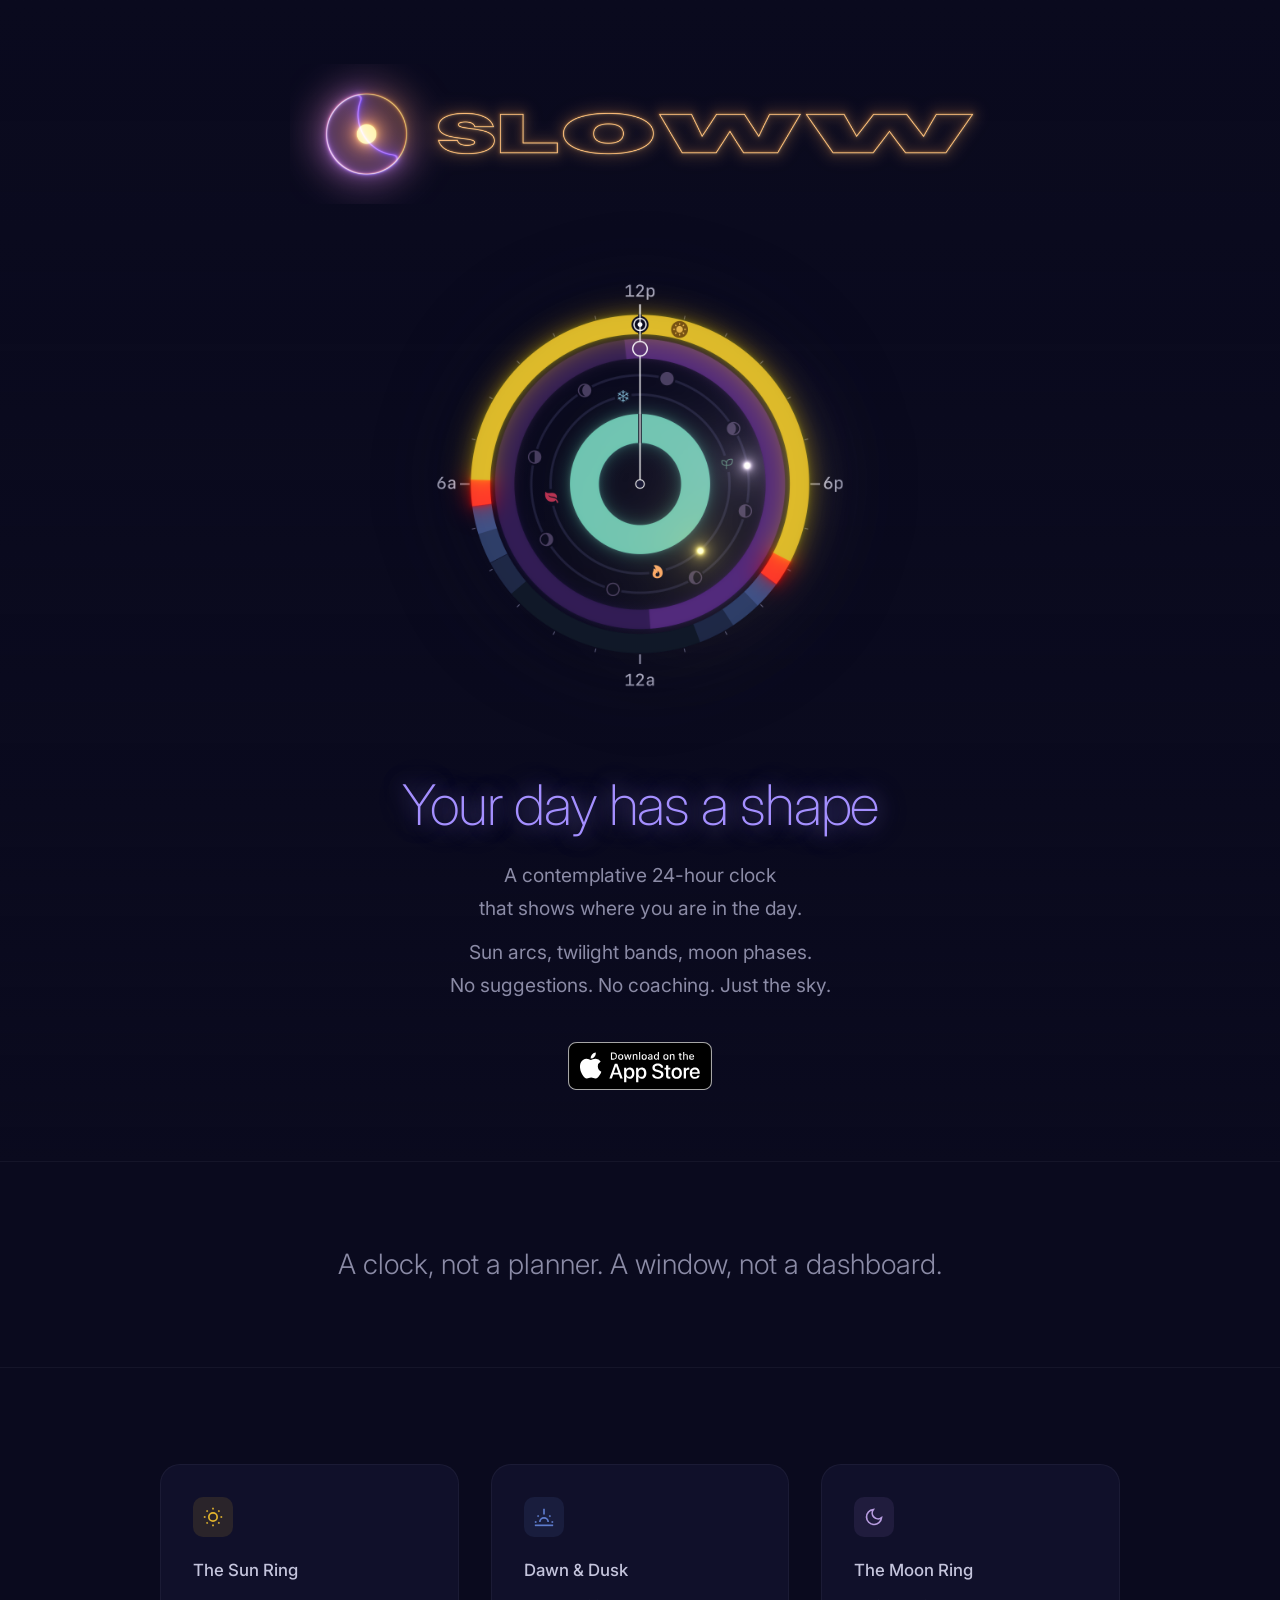
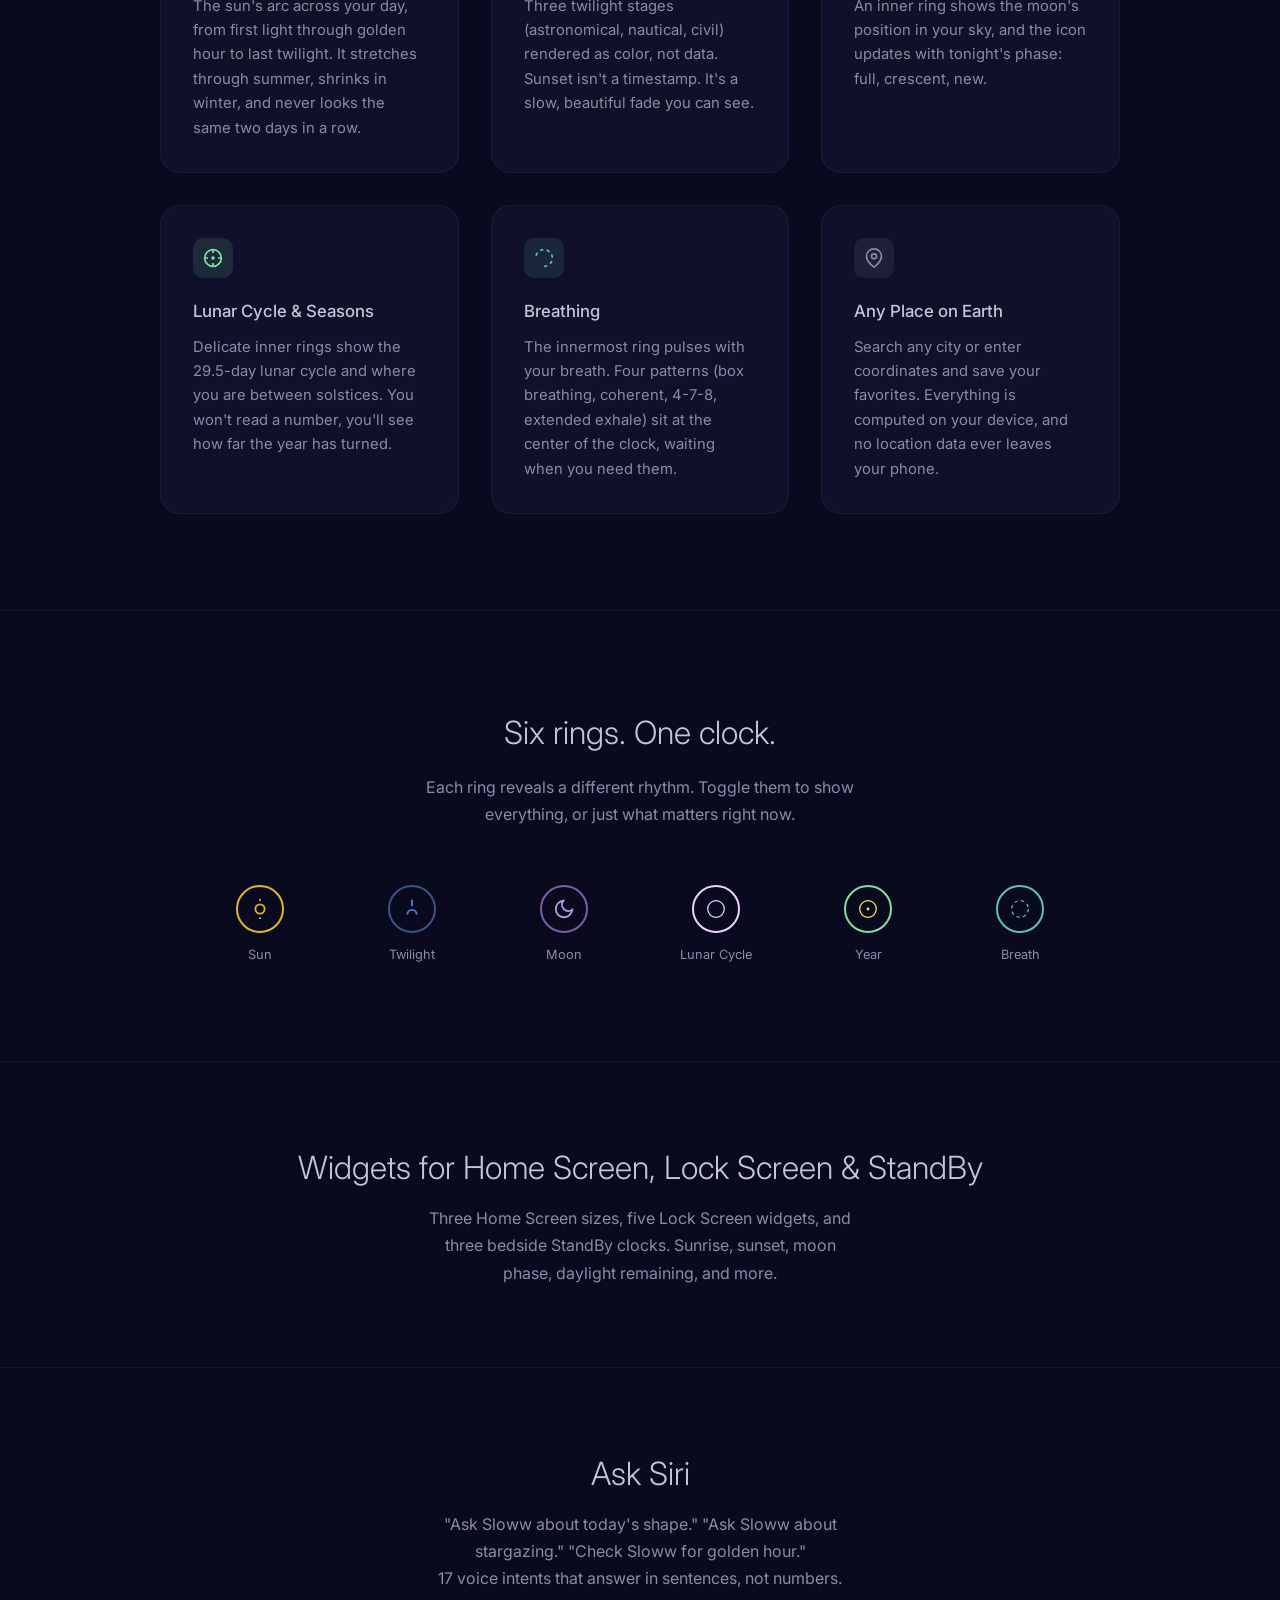
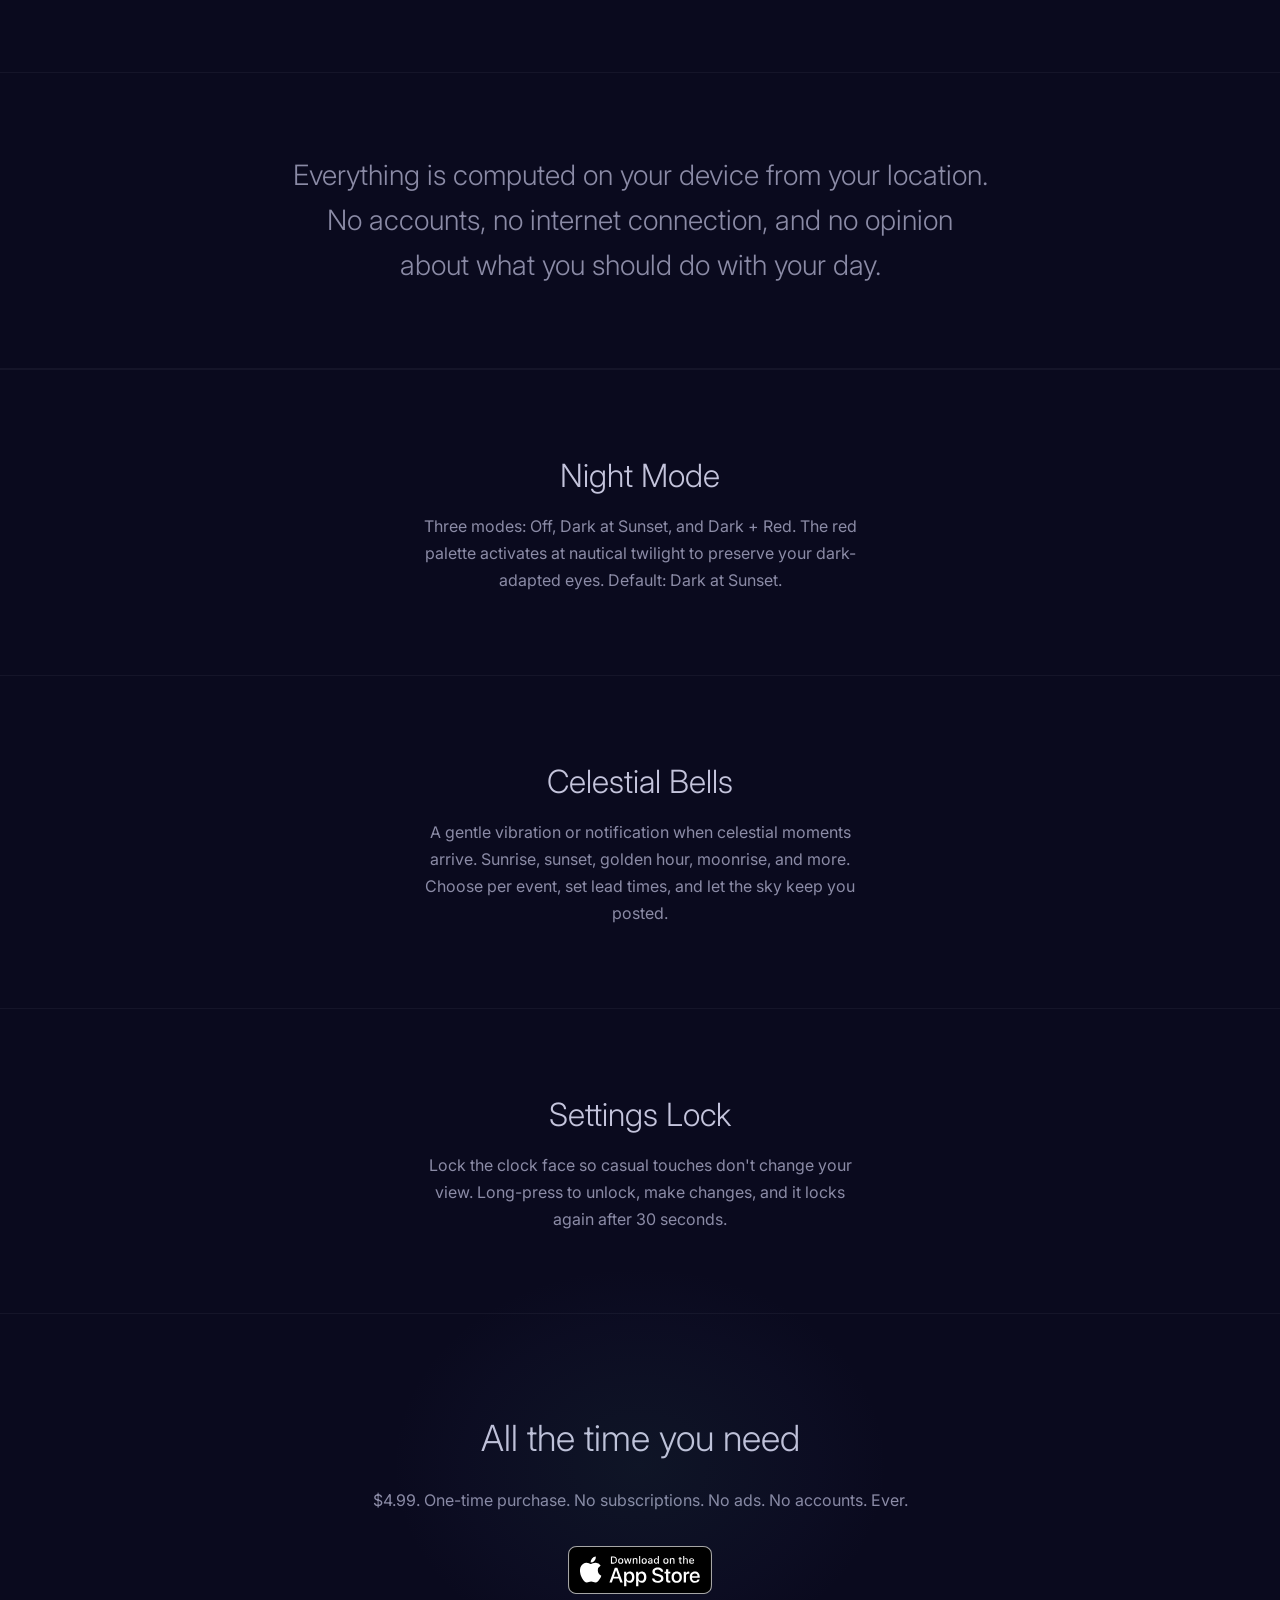
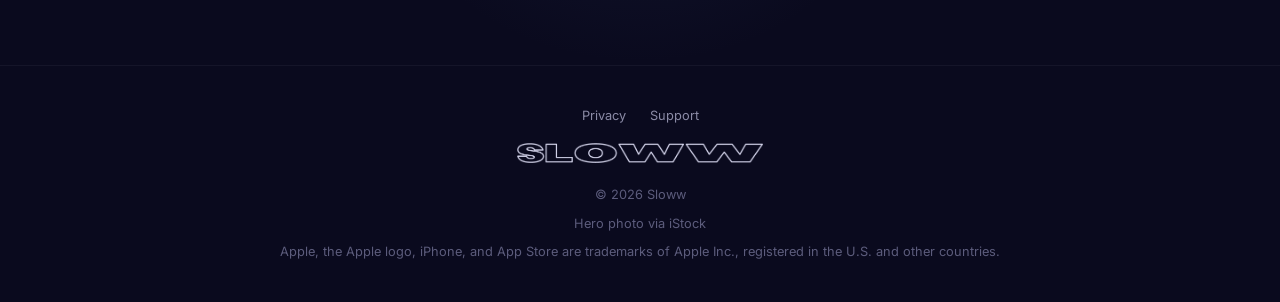
==== index.html @ 61877593 "Merge branch 'v1.1-website-copy' into main Co-Authored-By: Claude Opus 4.6 (1M context) <noreply@ant" ====
<!DOCTYPE html>
<html lang="en">
<head>
  <meta charset="UTF-8">
  <meta name="viewport" content="width=device-width, initial-scale=1.0">
  <title>Sloww: A Contemplative 24-Hour Solar & Lunar Clock for iPhone</title>
  <meta name="description" content="Your day has a shape. A 24-hour clock showing sun arcs, twilight bands, moon phases, and the breath of the year. No suggestions. No coaching. Just the sky.">
  <link rel="canonical" href="https://sloww.app/"><!-- TODO: update with final domain -->
  <link rel="icon" href="favicon.ico" sizes="any">
  <link rel="icon" href="favicon.svg" type="image/svg+xml">
  <link rel="apple-touch-icon" href="apple-touch-icon.png">
  <meta property="og:title" content="Sloww: Your day has a shape">
  <meta property="og:description" content="A contemplative 24-hour clock. Sun arcs, twilight bands, moon phases. No suggestions. No coaching. Just the sky.">
  <meta property="og:type" content="website">
  <meta property="og:image" content="https://sloww.app/images/og-image.png">
  <meta property="og:url" content="https://sloww.app/">
  <meta name="twitter:card" content="summary_large_image">
  <link rel="preconnect" href="https://fonts.googleapis.com">
  <link rel="preconnect" href="https://fonts.gstatic.com" crossorigin>
  <link href="https://fonts.googleapis.com/css2?family=Inter:wght@200;300;400;500;600&display=swap" rel="stylesheet">
  <link rel="stylesheet" href="css/style.css">
  <script type="application/ld+json">
  {
    "@context": "https://schema.org",
    "@type": "SoftwareApplication",
    "name": "Sloww",
    "operatingSystem": "iPhone",
    "applicationCategory": "LifestyleApplication",
    "description": "A contemplative 24-hour clock showing sun arcs, twilight bands, moon phases, and the breath of the year. Shows, never tells.",
    "offers": {
      "@type": "Offer",
      "price": "4.99",
      "priceCurrency": "USD"
    },
    "screenshot": "https://sloww.app/images/sloww-clock-face.png",
    "url": "https://sloww.app/"
  }
  </script>
</head>
<body>
<main>

  <!-- ── Hero ── -->
  <section class="hero" aria-label="Sloww app introduction">
    <img src="images/sloww-lockup.png" alt="Sloww" class="hero-logo">

    <div class="hero-clock">
      <img src="images/sloww-clock-face.png" alt="Sloww, a 24-hour solar and lunar clock" width="480" height="480">
    </div>

    <h1>Your day has a shape</h1>
    <p>A contemplative 24-hour clock<br>that shows where you are in the day.</p>
    <p>Sun arcs, twilight bands, moon phases.<br>No suggestions. No coaching. Just the sky.</p>

    <a href="https://apps.apple.com/app/id6759274049" class="app-store-badge">
      <img src="images/app-store-badge.svg" alt="Download on the App Store">
    </a>
  </section>

  <!-- ── Tagline band ── -->
  <div class="tagline-band fade-in">
    <p>A clock, not a planner. A window, not a dashboard.</p>
  </div>

  <!-- ── Features grid ── -->
  <section class="features">
    <div class="features-grid">
      <div class="feature-card fade-in">
        <div class="feature-icon icon-sun">
          <svg width="20" height="20" viewBox="0 0 24 24" fill="none" stroke="currentColor" stroke-width="2"><circle cx="12" cy="12" r="5"/><line x1="12" y1="1" x2="12" y2="3"/><line x1="12" y1="21" x2="12" y2="23"/><line x1="4.22" y1="4.22" x2="5.64" y2="5.64"/><line x1="18.36" y1="18.36" x2="19.78" y2="19.78"/><line x1="1" y1="12" x2="3" y2="12"/><line x1="21" y1="12" x2="23" y2="12"/><line x1="4.22" y1="19.78" x2="5.64" y2="18.36"/><line x1="18.36" y1="5.64" x2="19.78" y2="4.22"/></svg>
        </div>
        <h3>The Sun Ring</h3>
        <p>The sun's arc across your day, from first light through golden hour to last twilight. It stretches through summer, shrinks in winter, and never looks the same two days in a row.</p>
      </div>

      <div class="feature-card fade-in">
        <div class="feature-icon icon-twilight">
          <svg width="20" height="20" viewBox="0 0 24 24" fill="none" stroke="currentColor" stroke-width="2"><path d="M17 18a5 5 0 0 0-10 0"/><line x1="12" y1="9" x2="12" y2="2"/><line x1="4.22" y1="10.22" x2="5.64" y2="11.64"/><line x1="1" y1="18" x2="3" y2="18"/><line x1="21" y1="18" x2="23" y2="18"/><line x1="18.36" y1="11.64" x2="19.78" y2="10.22"/><line x1="23" y1="22" x2="1" y2="22"/></svg>
        </div>
        <h3>Dawn & Dusk</h3>
        <p>Three twilight stages (astronomical, nautical, civil) rendered as color, not data. Sunset isn't a timestamp. It's a slow, beautiful fade you can see.</p>
      </div>

      <div class="feature-card fade-in">
        <div class="feature-icon icon-moon">
          <svg width="20" height="20" viewBox="0 0 24 24" fill="none" stroke="currentColor" stroke-width="2"><path d="M21 12.79A9 9 0 1 1 11.21 3 7 7 0 0 0 21 12.79z"/></svg>
        </div>
        <h3>The Moon Ring</h3>
        <p>An inner ring shows the moon's position in your sky, and the icon updates with tonight's phase: full, crescent, new.</p>
      </div>

      <div class="feature-card fade-in">
        <div class="feature-icon icon-year">
          <svg width="20" height="20" viewBox="0 0 24 24" fill="none" stroke="currentColor" stroke-width="2"><circle cx="12" cy="12" r="10"/><circle cx="12" cy="12" r="1"/><path d="M12 2v4M12 18v4M2 12h4M18 12h4"/></svg>
        </div>
        <h3>Lunar Cycle & Seasons</h3>
        <p>Delicate inner rings show the 29.5-day lunar cycle and where you are between solstices. You won't read a number, you'll see how far the year has turned.</p>
      </div>

      <div class="feature-card fade-in">
        <div class="feature-icon icon-breath">
          <svg width="20" height="20" viewBox="0 0 24 24" fill="none" stroke="currentColor" stroke-width="2"><path d="M12 22c5.523 0 10-4.477 10-10S17.523 2 12 2 2 6.477 2 12" stroke-dasharray="4 4"/></svg>
        </div>
        <h3>Breathing</h3>
        <p>The innermost ring pulses with your breath. Four patterns (box breathing, coherent, 4-7-8, extended exhale) sit at the center of the clock, waiting when you need them.</p>
      </div>

      <div class="feature-card fade-in">
        <div class="feature-icon icon-location">
          <svg width="20" height="20" viewBox="0 0 24 24" fill="none" stroke="currentColor" stroke-width="2"><path d="M21 10c0 7-9 13-9 13s-9-6-9-13a9 9 0 0 1 18 0z"/><circle cx="12" cy="10" r="3"/></svg>
        </div>
        <h3>Any Place on Earth</h3>
        <p>Search any city or enter coordinates and save your favorites. Everything is computed on your device, and no location data ever leaves your phone.</p>
      </div>
    </div>
  </section>

  <!-- ── Rings showcase ── -->
  <section class="rings-section fade-in">
    <h2>Six rings. One clock.</h2>
    <p>Each ring reveals a different rhythm. Toggle them to show everything, or just what matters right now.</p>

    <div class="rings-list">
      <div class="ring-item">
        <div class="ring-dot" style="border-color: #e2b42e; color: #e2b42e;">
          <svg width="22" height="22" viewBox="0 0 24 24" fill="none" stroke="currentColor" stroke-width="2"><circle cx="12" cy="12" r="5"/><line x1="12" y1="1" x2="12" y2="3"/><line x1="12" y1="21" x2="12" y2="23"/></svg>
        </div>
        <span>Sun</span>
      </div>
      <div class="ring-item">
        <div class="ring-dot" style="border-color: #3e5288; color: #5d7bcc;">
          <svg width="22" height="22" viewBox="0 0 24 24" fill="none" stroke="currentColor" stroke-width="2"><path d="M17 18a5 5 0 0 0-10 0"/><line x1="12" y1="9" x2="12" y2="2"/></svg>
        </div>
        <span>Twilight</span>
      </div>
      <div class="ring-item">
        <div class="ring-dot" style="border-color: #7a5eaa; color: #b89de0;">
          <svg width="22" height="22" viewBox="0 0 24 24" fill="none" stroke="currentColor" stroke-width="2"><path d="M21 12.79A9 9 0 1 1 11.21 3 7 7 0 0 0 21 12.79z"/></svg>
        </div>
        <span>Moon</span>
      </div>
      <div class="ring-item">
        <div class="ring-dot" style="border-color: #e8d4ff; color: #e8d4ff;">
          <svg width="20" height="20" viewBox="0 0 24 24" fill="none" stroke="currentColor" stroke-width="1.5"><circle cx="12" cy="12" r="10"/></svg>
        </div>
        <span>Lunar Cycle</span>
      </div>
      <div class="ring-item">
        <div class="ring-dot" style="border-color: #7ee3a0; color: #ffe870;">
          <svg width="20" height="20" viewBox="0 0 24 24" fill="none" stroke="currentColor" stroke-width="1.5"><circle cx="12" cy="12" r="10"/><circle cx="12" cy="12" r="1" fill="currentColor"/></svg>
        </div>
        <span>Year</span>
      </div>
      <div class="ring-item">
        <div class="ring-dot" style="border-color: #5ec4b0; color: #5ec4b0;">
          <svg width="20" height="20" viewBox="0 0 24 24" fill="none" stroke="currentColor" stroke-width="1.5"><circle cx="12" cy="12" r="10" stroke-dasharray="4 4"/></svg>
        </div>
        <span>Breath</span>
      </div>
    </div>
  </section>

  <!-- ── Widgets ── -->
  <section class="widgets-section fade-in">
    <h2>Widgets for Home Screen, Lock Screen & StandBy</h2>
    <p>Three Home Screen sizes, five Lock Screen widgets, and three bedside StandBy clocks. Sunrise, sunset, moon phase, daylight remaining, and more.</p>
  </section>

  <!-- ── Siri ── -->
  <section class="widgets-section fade-in">
    <h2>Ask Siri</h2>
    <p>"Ask Sloww about today's shape." "Ask Sloww about stargazing." "Check Sloww for golden hour."<br>17 voice intents that answer in sentences, not numbers.</p>
  </section>

  <!-- ── Philosophy ── -->
  <div class="tagline-band fade-in">
    <p>Everything is computed on your device from your location. No accounts, no internet connection, and no opinion about what you should do with your day.</p>
  </div>

  <!-- ── Night Mode ── -->
  <section class="widgets-section fade-in">
    <h2>Night Mode</h2>
    <p>Three modes: Off, Dark at Sunset, and Dark + Red. The red palette activates at nautical twilight to preserve your dark-adapted eyes. Default: Dark at Sunset.</p>
  </section>

  <!-- ── Celestial Bells ── -->
  <section class="widgets-section fade-in">
    <h2>Celestial Bells</h2>
    <p>A gentle vibration or notification when celestial moments arrive. Sunrise, sunset, golden hour, moonrise, and more. Choose per event, set lead times, and let the sky keep you posted.</p>
  </section>

  <!-- ── Settings Lock ── -->
  <section class="widgets-section fade-in">
    <h2>Settings Lock</h2>
    <p>Lock the clock face so casual touches don't change your view. Long-press to unlock, make changes, and it locks again after 30 seconds.</p>
  </section>

  <!-- ── Bottom CTA ── -->
  <section class="bottom-cta fade-in" id="download">
    <h2>All the time you need</h2>
    <p>$4.99. One-time purchase. No subscriptions. No ads. No accounts. Ever.</p>
    <a href="https://apps.apple.com/app/id6759274049" class="app-store-badge">
      <img src="images/app-store-badge.svg" alt="Download on the App Store">
    </a>
  </section>

</main>

  <!-- ── Footer ── -->
  <footer>
    <div class="footer-links">
      <a href="privacy/">Privacy</a>
      <a href="support/">Support</a>
    </div>
    <img src="images/sloww-text-logo.png" alt="Sloww" class="footer-logo">
    <p>&copy; 2026 Sloww</p>
    <p style="margin-top: 0.5rem;">Hero photo via iStock</p>
    <p style="margin-top: 0.5rem;">Apple, the Apple logo, iPhone, and App Store are trademarks of Apple Inc., registered in the U.S. and other countries.</p>
  </footer>

  <!-- ── Scroll fade-in observer ── -->
  <script>
    const observer = new IntersectionObserver((entries) => {
      entries.forEach(entry => {
        if (entry.isIntersecting) {
          entry.target.classList.add('visible');
        }
      });
    }, { threshold: 0.15 });

    document.querySelectorAll('.fade-in').forEach(el => observer.observe(el));
  </script>

</body>
</html>
---- css/style.css ----
/* ============================================================
   Sloww — Global Stylesheet
   ============================================================ */

/* ── Reset & Variables ── */
*, *::before, *::after { margin: 0; padding: 0; box-sizing: border-box; }

:root {
  --bg: #0a0a1e;
  --bg-raised: #10102a;
  --fg: #c4c4dc;
  --fg-dim: #8b8ba6;
  --fg-muted: #5c5c7c;
  --sun: #e2b42e;
  --golden: #c4362a;
  --civil: #3e5288;
  --moon: #7a5eaa;
  --breath: #5ec4b0;
  --spring: #7ee3a0;
  --summer: #e88030;
  --fall: #b83050;
  --winter: #7ec8e3;
}

html {
  scroll-behavior: smooth;
  -webkit-font-smoothing: antialiased;
  -moz-osx-font-smoothing: grayscale;
  overflow-x: hidden;
}

body {
  font-family: 'Inter', -apple-system, BlinkMacSystemFont, sans-serif;
  background: var(--bg);
  color: var(--fg);
  line-height: 1.6;
  overflow-x: hidden;
}


/* ── Footer (shared) ── */
footer {
  text-align: center;
  padding: 2.5rem 2rem;
  border-top: 1px solid rgba(196, 196, 220, 0.06);
  color: var(--fg-muted);
  font-size: 0.8rem;
}

footer a {
  color: var(--fg-dim);
  text-decoration: none;
}

footer a:hover { color: var(--fg); }

.footer-logo {
  height: 20px;
  width: auto;
  margin-bottom: 1rem;
  filter: brightness(0) invert(85%) sepia(8%) saturate(400%) hue-rotate(201deg);
}

.footer-links {
  display: flex;
  justify-content: center;
  gap: 1.5rem;
  margin-bottom: 1rem;
}


/* ============================================================
   Home Page (index.html)
   ============================================================ */

/* ── Hero ── */
.hero {
  min-height: 100vh;
  display: flex;
  flex-direction: column;
  align-items: center;
  justify-content: center;
  text-align: center;
  padding: 4rem 2rem 4rem;
  position: relative;
  background:
    linear-gradient(to bottom, rgba(10, 10, 30, 0.3) 0%, rgba(10, 10, 30, 0.15) 30%, rgba(10, 10, 30, 0.5) 70%, var(--bg) 100%),
    url('../images/iStock-1199186838.jpg') center 20% / cover no-repeat;
}

.hero::before {
  content: '';
  position: absolute;
  top: 0;
  left: 50%;
  transform: translateX(-50%);
  width: 700px;
  height: 700px;
  background: radial-gradient(ellipse, rgba(10, 10, 30, 0.6) 0%, rgba(10, 10, 30, 0.3) 40%, transparent 70%);
  pointer-events: none;
}

.hero-logo {
  width: min(700px, 90vw);
  height: auto;
  margin-bottom: 2.5rem;
  position: relative;
  z-index: 1;
}

.hero-clock {
  width: 480px;
  height: 480px;
  margin-bottom: 3rem;
  position: relative;
  z-index: 1;
  filter: drop-shadow(0 0 40px rgba(10, 10, 30, 0.8));
}

.hero-clock img {
  width: 100%;
  height: 100%;
}

.hero h1 {
  font-size: clamp(2rem, 5vw, 3.5rem);
  font-weight: 200;
  letter-spacing: -0.02em;
  line-height: 1.2;
  margin-bottom: 1.25rem;
  max-width: 600px;
  color: #A48FFF;
  text-shadow: 0 0 20px rgba(164, 143, 255, 0.5), 0 0 40px rgba(164, 143, 255, 0.3);
}

.hero p {
  font-size: clamp(1rem, 2vw, 1.2rem);
  color: var(--fg-dim);
  max-width: 540px;
  line-height: 1.7;
  margin-bottom: 0.75rem;
}

.hero p:last-of-type {
  margin-bottom: 2.5rem;
}

.hero-cta {
  display: inline-flex;
  align-items: center;
  gap: 0.75rem;
  padding: 0.875rem 2rem;
  border-radius: 100px;
  background: #fff;
  color: var(--bg);
  text-decoration: none;
  font-size: 1rem;
  font-weight: 500;
  white-space: nowrap;
  transition: transform 0.2s, box-shadow 0.2s;
}

.hero-cta:hover {
  transform: translateY(-1px);
  box-shadow: 0 8px 30px rgba(255, 255, 255, 0.1);
}

.hero-cta svg { width: 22px; height: 22px; }

.app-store-badge {
  display: inline-block;
  position: relative;
  z-index: 1;
  transition: transform 0.2s, opacity 0.2s;
}

.app-store-badge:hover {
  filter: brightness(1.2) drop-shadow(0 0 12px rgba(94, 196, 176, 0.3));
}

.app-store-badge img {
  height: 48px;
  width: auto;
}

.hero-cta.coming-soon {
  background: rgba(255, 255, 255, 0.12);
  color: var(--fg-dim);
  cursor: default;
}

.hero-cta.coming-soon:hover {
  transform: none;
  box-shadow: none;
}

/* ── Section shared ── */
section {
  padding: 6rem 2rem;
}

.section-inner {
  max-width: 960px;
  margin: 0 auto;
}

/* ── Tagline band ── */
.tagline-band {
  text-align: center;
  padding: 5rem 2rem;
  border-top: 1px solid rgba(196, 196, 220, 0.06);
  border-bottom: 1px solid rgba(196, 196, 220, 0.06);
}

.tagline-band p {
  font-size: clamp(1.25rem, 3vw, 1.75rem);
  font-weight: 300;
  color: var(--fg-dim);
  max-width: 700px;
  margin: 0 auto;
  line-height: 1.6;
}

/* ── Features ── */
.features {
  padding: 6rem 2rem;
}

.features-grid {
  display: grid;
  grid-template-columns: repeat(auto-fit, minmax(280px, 1fr));
  gap: 2rem;
  max-width: 960px;
  margin: 0 auto;
}

.feature-card {
  padding: 2rem;
  border-radius: 20px;
  background: var(--bg-raised);
  border: 1px solid rgba(196, 196, 220, 0.06);
  transition: border-color 0.3s;
}

.feature-card:hover {
  border-color: rgba(196, 196, 220, 0.12);
}

.feature-icon {
  width: 40px;
  height: 40px;
  border-radius: 10px;
  display: flex;
  align-items: center;
  justify-content: center;
  margin-bottom: 1.25rem;
  font-size: 1.25rem;
}

.feature-card h3 {
  font-size: 1.05rem;
  font-weight: 500;
  margin-bottom: 0.6rem;
}

.feature-card p {
  font-size: 0.925rem;
  color: var(--fg-dim);
  line-height: 1.65;
}

/* Icon backgrounds */
.icon-sun { background: rgba(226, 180, 46, 0.12); color: var(--sun); }
.icon-twilight { background: rgba(62, 82, 136, 0.2); color: #5d7bcc; }
.icon-moon { background: rgba(122, 94, 170, 0.15); color: #b89de0; }
.icon-breath { background: rgba(94, 196, 176, 0.12); color: var(--breath); }
.icon-year { background: rgba(126, 227, 160, 0.12); color: var(--spring); }
.icon-location { background: rgba(196, 196, 220, 0.08); color: var(--fg-dim); }

/* ── Rings showcase ── */
.rings-section {
  padding: 6rem 2rem;
  text-align: center;
  border-top: 1px solid rgba(196, 196, 220, 0.06);
}

.rings-section h2 {
  font-size: clamp(1.5rem, 3vw, 2rem);
  font-weight: 300;
  margin-bottom: 1rem;
}

.rings-section > p {
  color: var(--fg-dim);
  max-width: 480px;
  margin: 0 auto 3.5rem;
  font-size: 1rem;
  line-height: 1.7;
}

.rings-list {
  display: flex;
  flex-wrap: wrap;
  justify-content: center;
  gap: 2rem;
  margin: 0 auto;
}

.ring-item {
  display: flex;
  flex-direction: column;
  align-items: center;
  gap: 0.75rem;
  width: 120px;
}

.ring-dot {
  width: 48px;
  height: 48px;
  border-radius: 50%;
  border: 2px solid;
  display: flex;
  align-items: center;
  justify-content: center;
  font-size: 1.25rem;
}

.ring-item span {
  font-size: 0.8rem;
  color: var(--fg-dim);
  font-weight: 400;
}

/* ── Widget strip ── */
.widgets-section {
  padding: 5rem 2rem;
  text-align: center;
  border-top: 1px solid rgba(196, 196, 220, 0.06);
}

.widgets-section h2 {
  font-size: clamp(1.5rem, 3vw, 2rem);
  font-weight: 300;
  margin-bottom: 0.75rem;
}

.widgets-section p {
  color: var(--fg-dim);
  max-width: 440px;
  margin: 0 auto;
  font-size: 1rem;
  line-height: 1.7;
}

/* ── Bottom CTA ── */
.bottom-cta {
  text-align: center;
  padding: 6rem 2rem 4rem;
  border-top: 1px solid rgba(196, 196, 220, 0.06);
  position: relative;
}

.bottom-cta::before {
  content: '';
  position: absolute;
  bottom: 0;
  left: 50%;
  transform: translateX(-50%);
  width: 500px;
  height: 400px;
  background: radial-gradient(ellipse, rgba(94, 196, 176, 0.06) 0%, rgba(62, 82, 136, 0.04) 50%, transparent 70%);
  pointer-events: none;
}

.bottom-cta h2 {
  font-size: clamp(1.5rem, 3vw, 2.25rem);
  font-weight: 300;
  margin-bottom: 1.25rem;
}

.bottom-cta p {
  color: var(--fg-dim);
  margin-bottom: 2rem;
  font-size: 1rem;
}

/* ── Fade-in on scroll ── */
.fade-in {
  opacity: 0;
  transform: translateY(20px);
  transition: opacity 0.6s ease, transform 0.6s ease;
}

.fade-in.visible {
  opacity: 1;
  transform: translateY(0);
}


/* ============================================================
   Sub-pages (privacy.html, support.html)
   ============================================================ */

.page {
  max-width: 640px;
  margin: 0 auto;
  padding: 4rem 2rem 3rem;
}

.back-link {
  display: inline-block;
  color: var(--fg-dim);
  text-decoration: none;
  font-size: 0.875rem;
  margin-bottom: 3rem;
  transition: color 0.2s;
}

.back-link:hover { color: var(--fg); }

.page h1 {
  font-size: clamp(1.75rem, 4vw, 2.25rem);
  font-weight: 300;
  letter-spacing: -0.02em;
  margin-bottom: 0.5rem;
}

.page p {
  color: var(--fg-dim);
  margin-bottom: 1rem;
  font-size: 0.95rem;
}

.page a {
  color: var(--fg);
  text-decoration: underline;
  text-decoration-color: var(--fg-muted);
  text-underline-offset: 2px;
  transition: text-decoration-color 0.2s;
}

.page a:hover {
  text-decoration-color: var(--fg);
}


/* ── Privacy page ── */

.effective-date {
  color: var(--fg-muted);
  font-size: 0.85rem;
  margin-bottom: 3rem;
}

.page h2 {
  font-size: 1.1rem;
  font-weight: 500;
  margin-top: 2.5rem;
  margin-bottom: 0.75rem;
}

.highlight {
  color: var(--fg);
  font-weight: 400;
}

.summary-card {
  background: var(--bg-raised);
  border: 1px solid rgba(196, 196, 220, 0.06);
  border-radius: 16px;
  padding: 1.75rem;
  margin-bottom: 2.5rem;
}

.summary-card p {
  color: var(--fg);
  font-size: 1rem;
  margin-bottom: 0;
}


/* ── Support page ── */

.subtitle {
  color: var(--fg-muted);
  font-size: 0.95rem;
  margin-bottom: 3rem;
}

.page-support h2 {
  font-size: 1.5rem;
  font-weight: 500;
  letter-spacing: -0.02em;
  color: var(--fg);
  margin-top: 3.5rem;
  margin-bottom: 1rem;
  padding-top: 2rem;
  border-top: 1px solid rgba(196, 196, 220, 0.06);
}

.page-support h2:first-of-type {
  margin-top: 0;
  padding-top: 0;
  border-top: none;
}

h3.faq-group {
  font-size: 0.75rem;
  font-weight: 600;
  text-transform: uppercase;
  letter-spacing: 0.08em;
  color: var(--fg-muted);
  margin-top: 2rem;
  margin-bottom: 0.5rem;
}

h3.faq-group:first-of-type {
  margin-top: 0.5rem;
}

/* FAQ accordion */
details {
  border-bottom: 1px solid rgba(196, 196, 220, 0.06);
}

details:first-of-type {
  border-top: 1px solid rgba(196, 196, 220, 0.06);
}

summary {
  cursor: pointer;
  padding: 1rem 0;
  font-size: 0.95rem;
  font-weight: 400;
  color: var(--fg);
  list-style: none;
  display: flex;
  justify-content: space-between;
  align-items: center;
}

summary::-webkit-details-marker { display: none; }

summary::after {
  content: '+';
  color: #c49229;
  font-size: 1.2rem;
  font-weight: 300;
  transition: transform 0.2s;
}

details[open] summary::after {
  content: '\2212';
  color: #c49229;
}

details p {
  padding-bottom: 1rem;
  color: var(--fg-dim);
}

/* Guide preview */
.guide-preview {
  margin: 1.5rem 0;
  display: flex;
  gap: 1rem;
  justify-content: center;
}

.guide-preview img {
  max-width: 280px;
  width: calc(50% - 0.5rem);
  border-radius: 16px;
  border: 1px solid rgba(196, 196, 220, 0.06);
  object-fit: cover;
}

/* Guide topics */
.guide-section {
  margin-top: 2.5rem;
}

.guide-section h3 {
  font-size: 0.85rem;
  font-weight: 500;
  text-transform: uppercase;
  letter-spacing: 0.06em;
  color: var(--fg-muted);
  margin-bottom: 0.75rem;
}

.guide-topics {
  display: flex;
  flex-wrap: wrap;
  gap: 0.5rem;
}

.guide-topic {
  display: inline-block;
  padding: 0.4rem 0.85rem;
  background: var(--bg-raised);
  border: 1px solid rgba(196, 196, 220, 0.06);
  border-radius: 100px;
  font-size: 0.85rem;
  color: var(--fg-dim);
}

/* Contact card */
.contact-card {
  background: var(--bg-raised);
  border: 1px solid rgba(196, 196, 220, 0.06);
  border-radius: 16px;
  padding: 1.75rem;
  margin-top: 2.5rem;
}

.contact-card p {
  margin-bottom: 0.5rem;
}

.contact-card p:last-child {
  margin-bottom: 0;
}

.contact-card a {
  color: var(--fg);
}


/* ============================================================
   Responsive
   ============================================================ */

@media (max-width: 640px) {
  .hero { padding: 3rem 1.5rem 3rem; }
  .hero-clock { width: 260px; height: 260px; margin-bottom: 2.5rem; }
  .features-grid { grid-template-columns: 1fr; gap: 1rem; }
  .feature-card { padding: 1.5rem; }
  .rings-list { gap: 1.25rem; }
  .ring-item { width: 100px; }
  .page { padding: 3rem 1.5rem 2rem; }
}
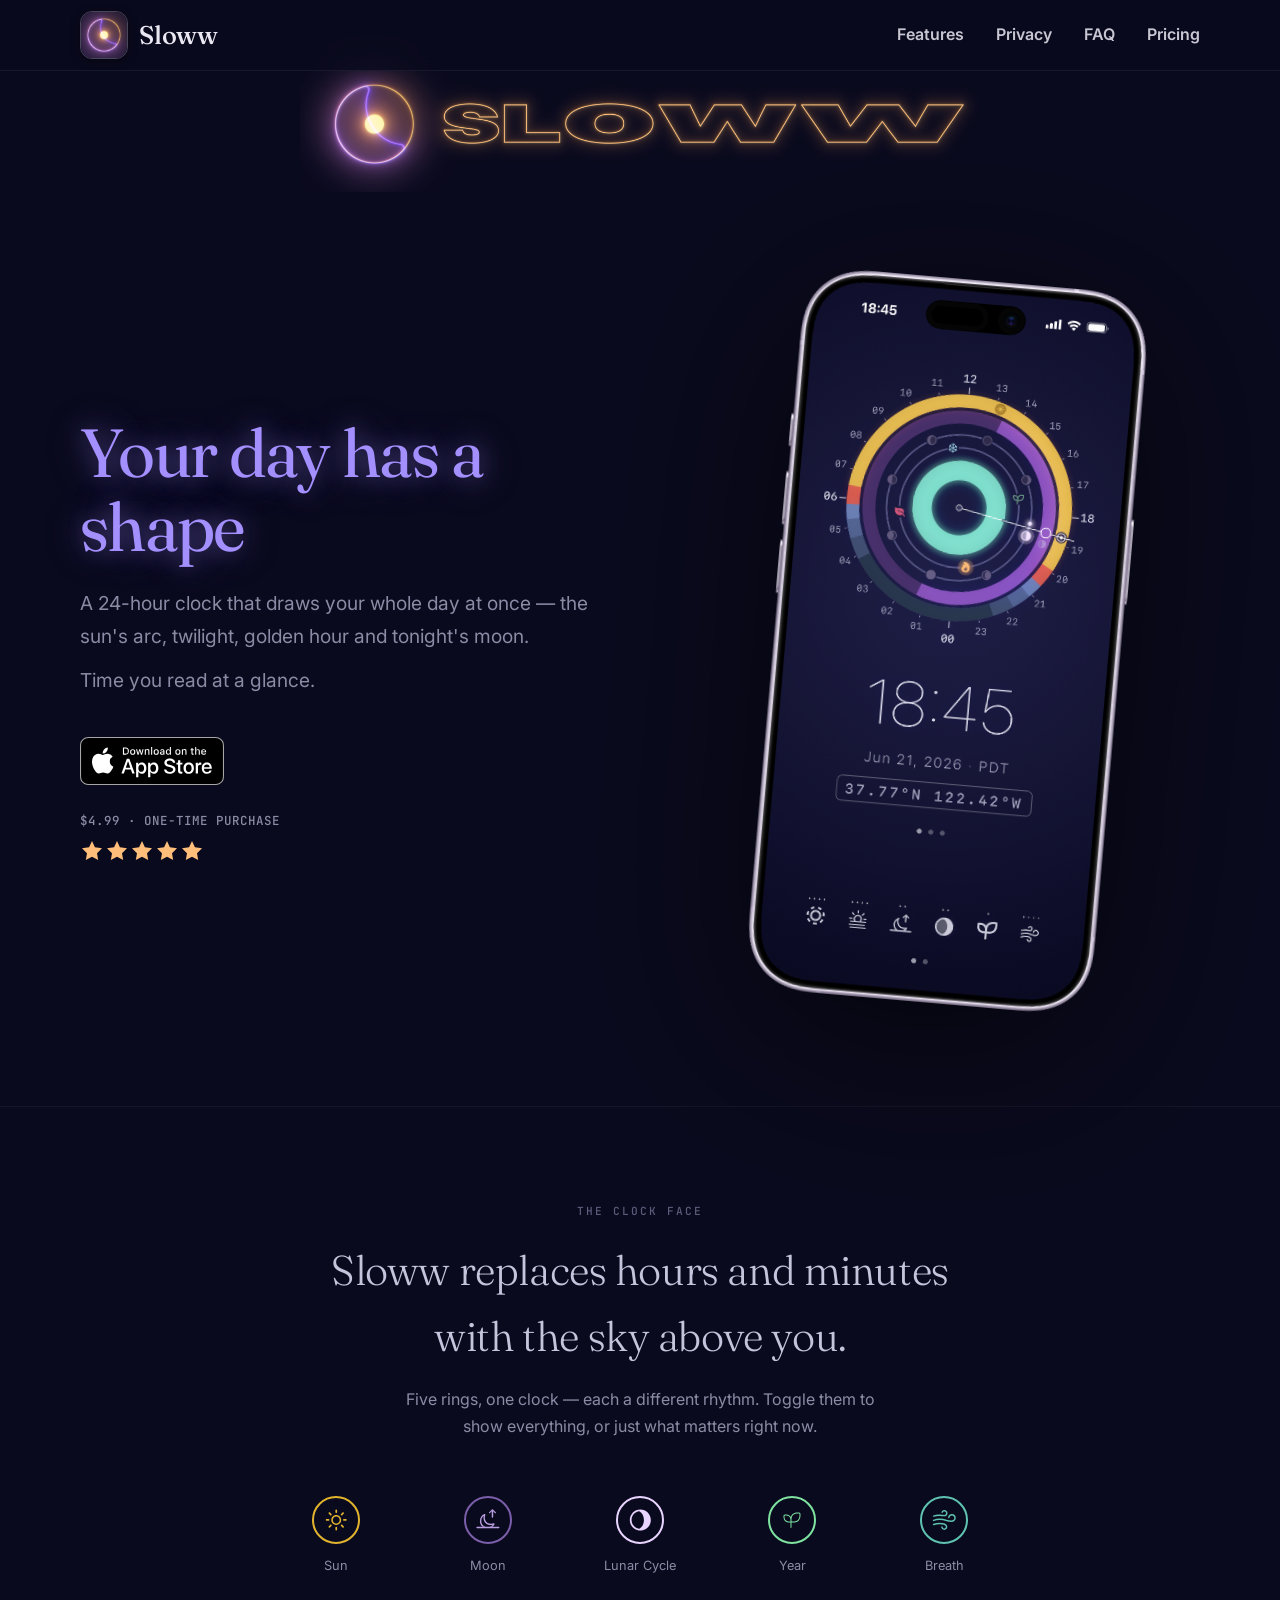
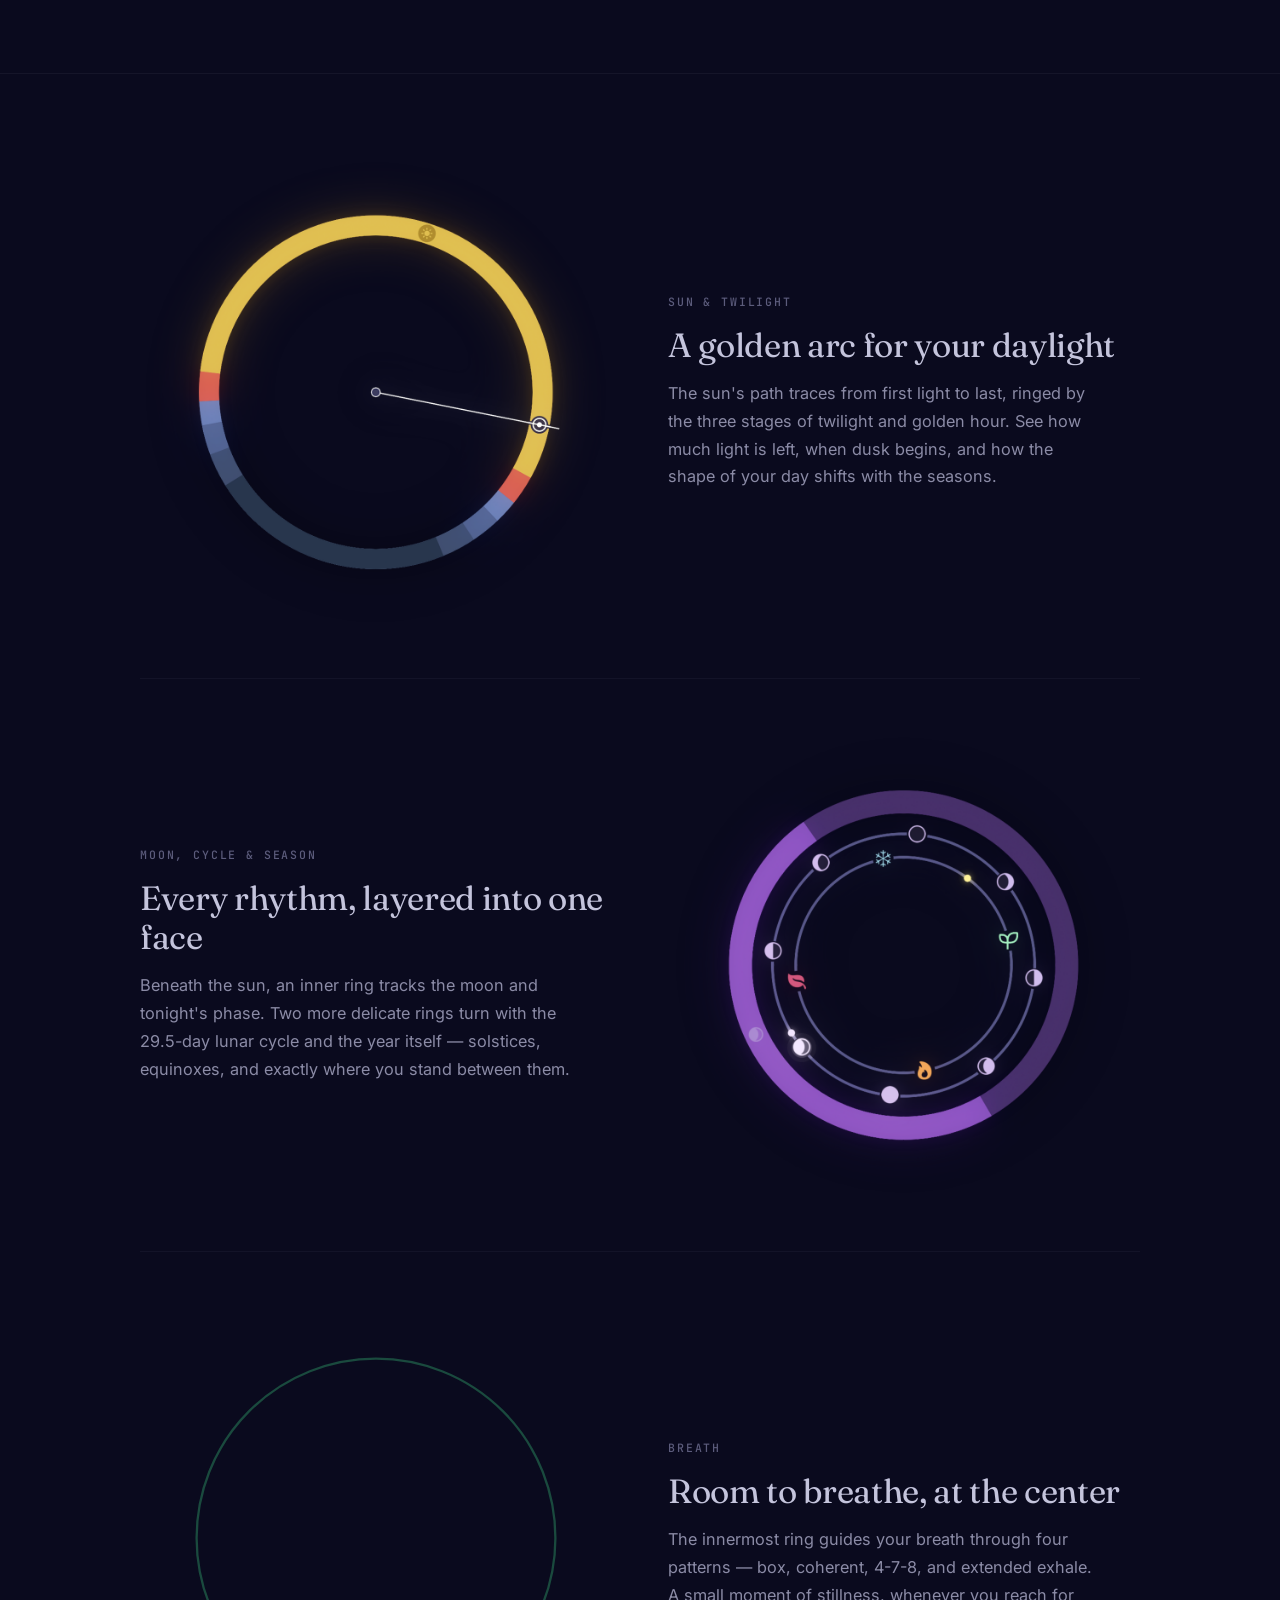
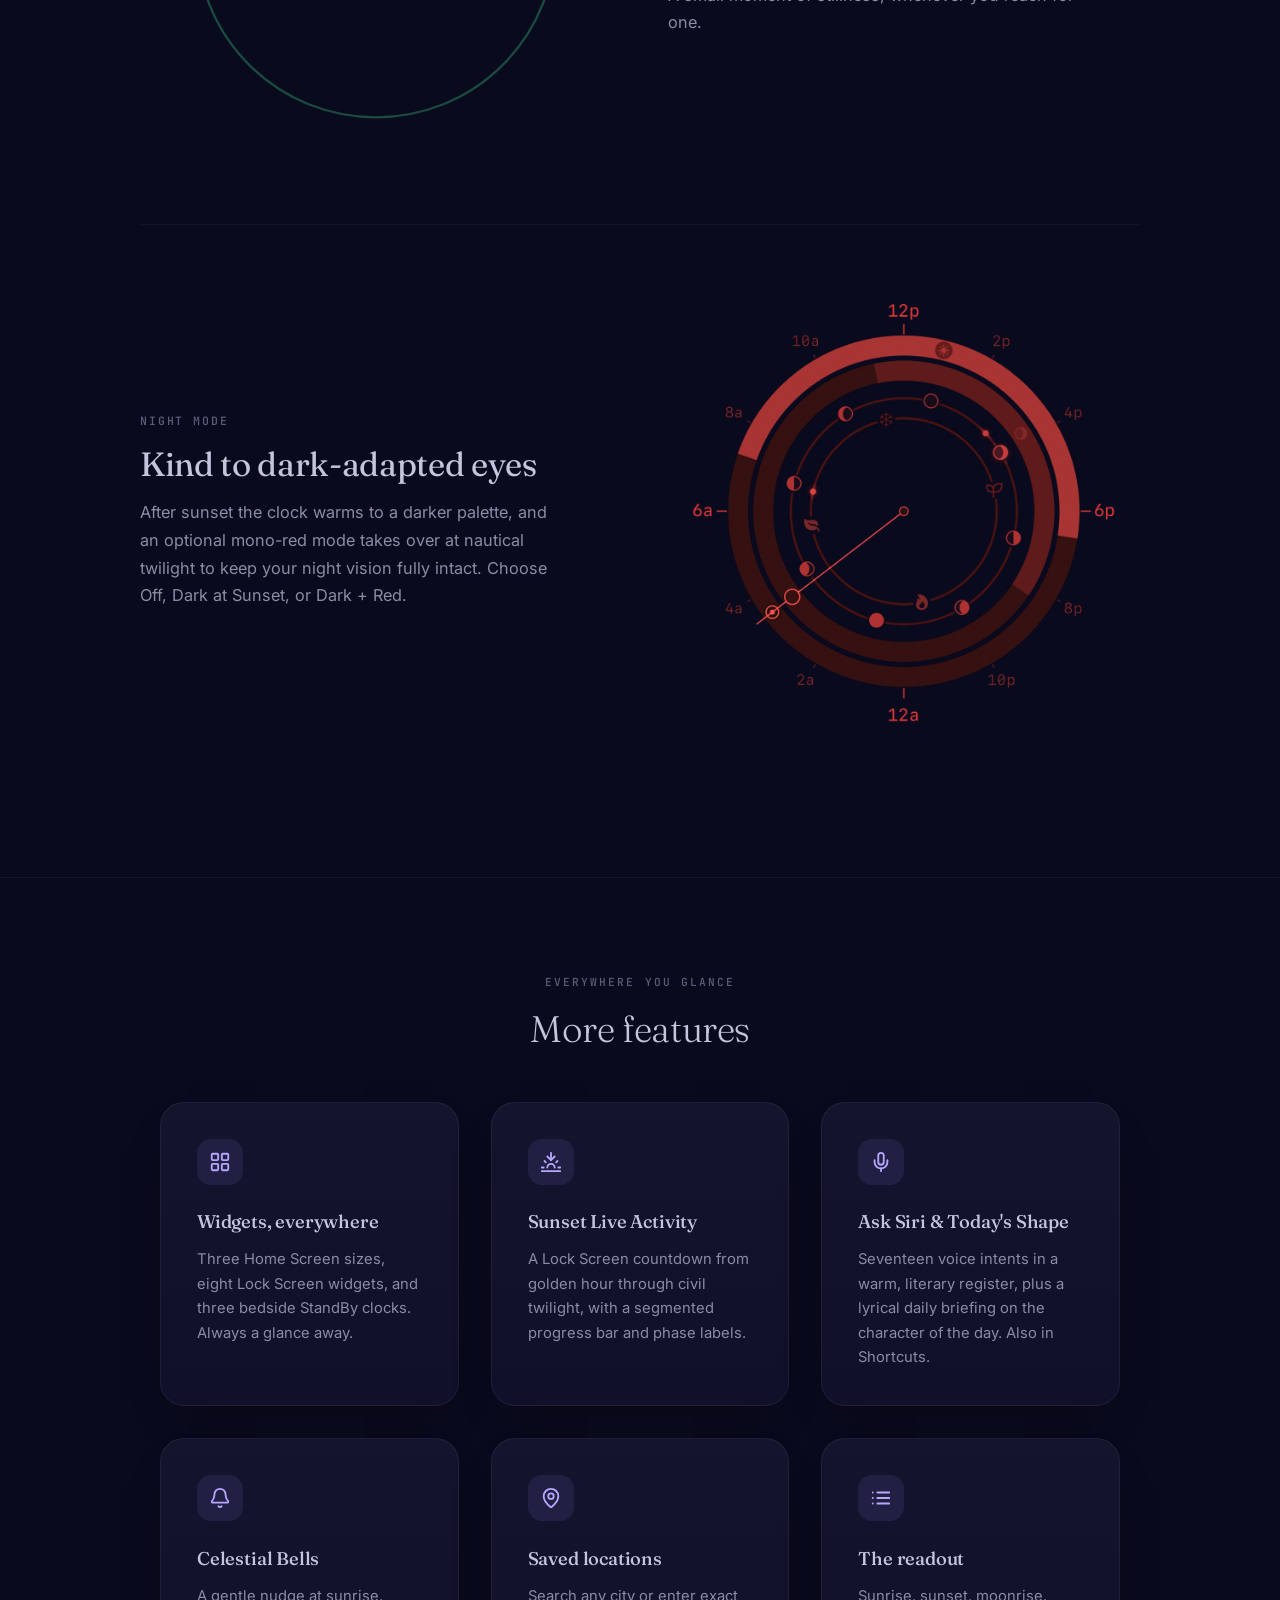
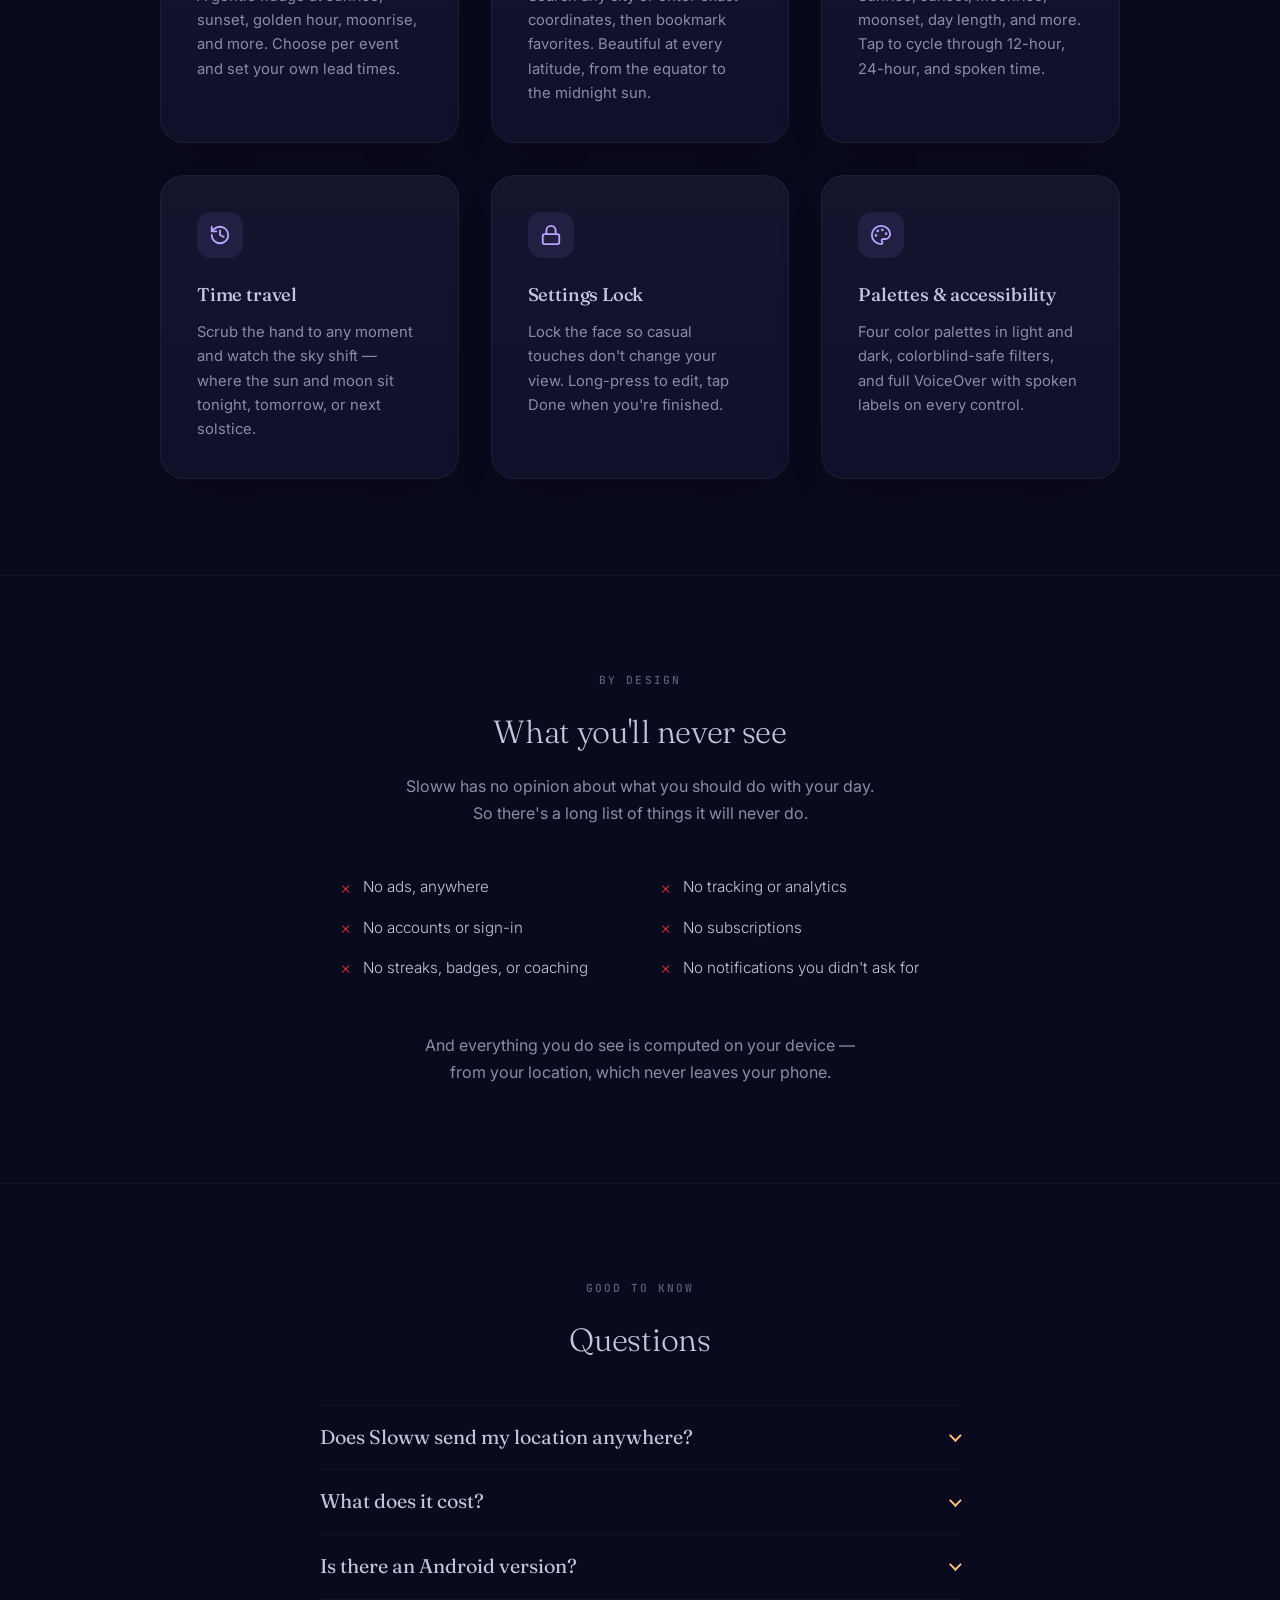
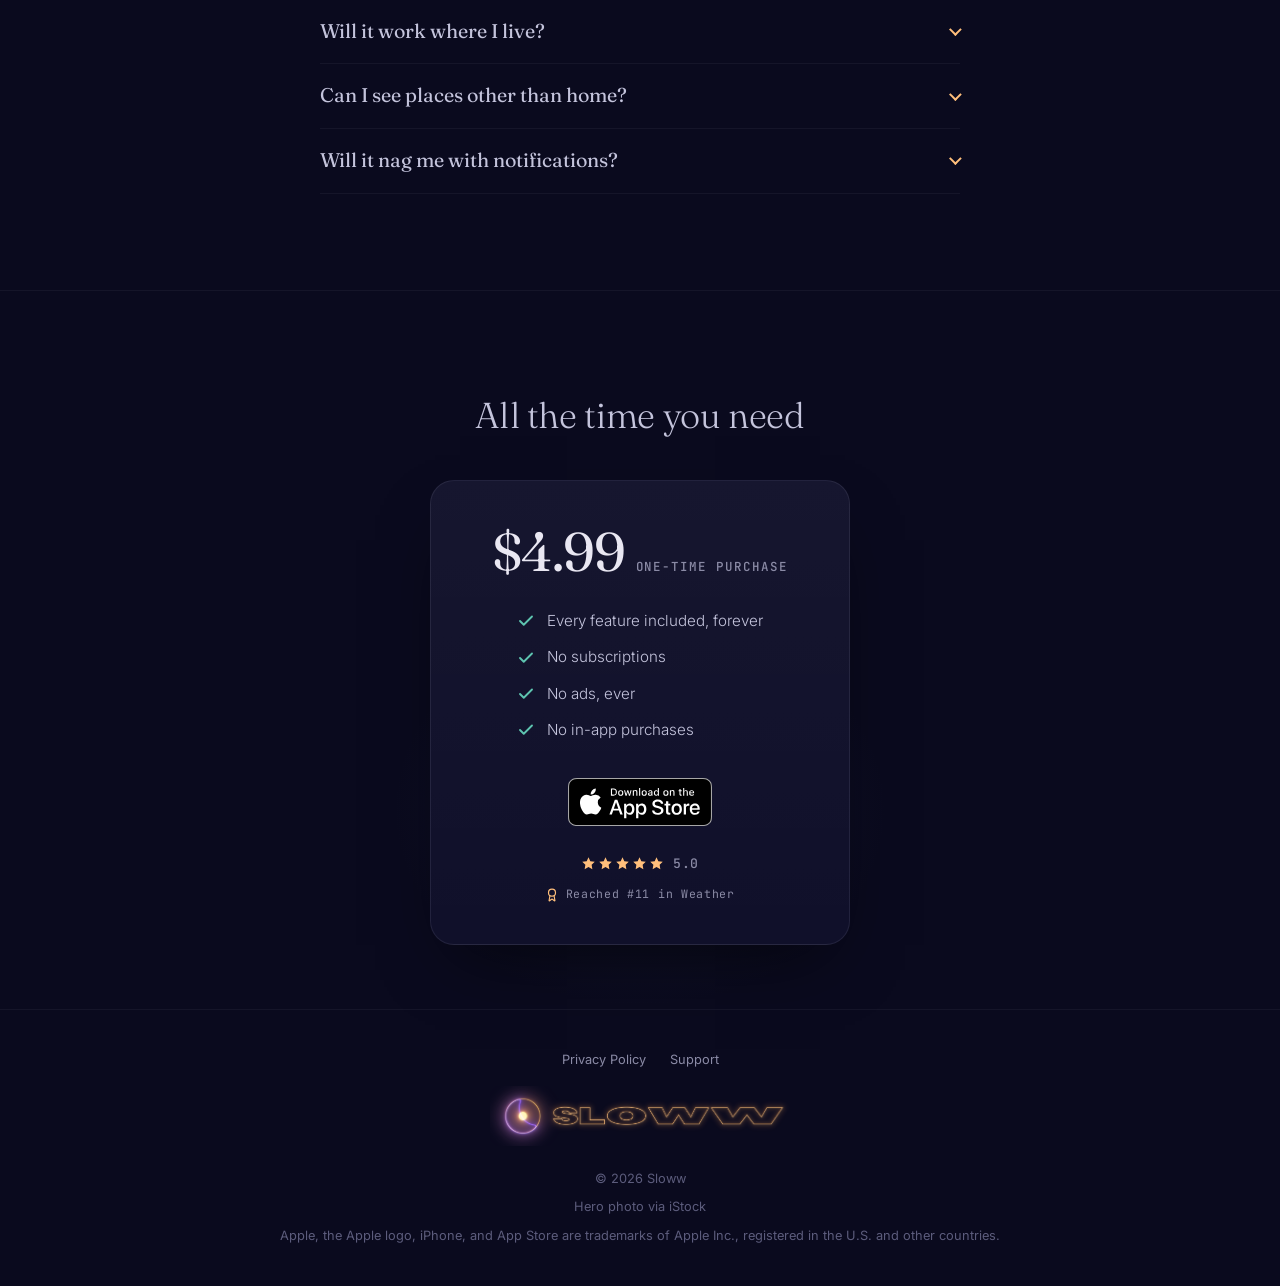
==== commit 440b9ab0: "redesign: conversion-focused marketing site overhaul Layout & navigation: - Full-color lockup masthe" ====
--- a/index.html
+++ b/index.html
@@ -3,8 +3,8 @@
 <head>
   <meta charset="UTF-8">
   <meta name="viewport" content="width=device-width, initial-scale=1.0">
-  <title>Sloww: A Contemplative 24-Hour Solar & Lunar Clock for iPhone</title>
-  <meta name="description" content="Your day has a shape. A 24-hour clock showing sun arcs, twilight bands, moon phases, and the breath of the year. No suggestions. No coaching. Just the sky.">
+  <title>Sloww: Sun &amp; Moon Phase Clock for iPhone</title>
+  <meta name="description" content="Your day has a shape — a 24-hour clock showing the sun's arc, twilight, golden hour, daylight, and tonight's moon phase. One purchase, no subscriptions.">
   <link rel="canonical" href="https://sloww.app/"><!-- TODO: update with final domain -->
   <link rel="icon" href="favicon.ico" sizes="any">
   <link rel="icon" href="favicon.svg" type="image/svg+xml">
@@ -17,7 +17,7 @@
   <meta name="twitter:card" content="summary_large_image">
   <link rel="preconnect" href="https://fonts.googleapis.com">
   <link rel="preconnect" href="https://fonts.gstatic.com" crossorigin>
-  <link href="https://fonts.googleapis.com/css2?family=Inter:wght@200;300;400;500;600&display=swap" rel="stylesheet">
+  <link href="https://fonts.googleapis.com/css2?family=Fraunces:opsz,wght@9..144,300;9..144,400;9..144,500;9..144,600&family=Inter:wght@300;400;500;600&family=JetBrains+Mono:wght@400;500&display=swap" rel="stylesheet">
   <link rel="stylesheet" href="css/style.css">
   <script type="application/ld+json">
   {
@@ -25,8 +25,8 @@
     "@type": "SoftwareApplication",
     "name": "Sloww",
     "operatingSystem": "iPhone",
-    "applicationCategory": "LifestyleApplication",
-    "description": "A contemplative 24-hour clock showing sun arcs, twilight bands, moon phases, and the breath of the year. Shows, never tells.",
+    "applicationCategory": "Weather",
+    "description": "A contemplative 24-hour clock showing sun arcs, twilight bands, golden hour, daylight, moon phases, and the breath of the year. Shows, never tells.",
     "offers": {
       "@type": "Offer",
       "price": "4.99",
@@ -38,170 +38,325 @@
   </script>
 </head>
 <body>
+
+  <!-- ── Sticky header (hidden until the brand lockup scrolls out of view) ── -->
+  <header class="site-header" id="siteHeader">
+    <div class="site-header-inner">
+      <a href="#top" class="site-header-brand" aria-label="Sloww — back to top">
+        <img src="images/icon.png" alt="" class="site-header-icon" width="48" height="48">
+        <span class="site-header-name">Sloww</span>
+      </a>
+      <nav class="site-header-nav">
+        <a href="#features">Features</a>
+        <a href="#privacy">Privacy</a>
+        <a href="#faq">FAQ</a>
+        <a href="#download">Pricing</a>
+      </nav>
+    </div>
+  </header>
+
 <main>
 
-  <!-- ── Hero ── -->
-  <section class="hero" aria-label="Sloww app introduction">
-    <img src="images/sloww-lockup.png" alt="Sloww" class="hero-logo">
-
-    <div class="hero-clock">
-      <img src="images/sloww-clock-face.png" alt="Sloww, a 24-hour solar and lunar clock" width="480" height="480">
-    </div>
-
-    <h1>Your day has a shape</h1>
-    <p>A contemplative 24-hour clock<br>that shows where you are in the day.</p>
-    <p>Sun arcs, twilight bands, moon phases.<br>No suggestions. No coaching. Just the sky.</p>
-
-    <a href="https://apps.apple.com/app/id6759274049" class="app-store-badge">
-      <img src="images/app-store-badge.svg" alt="Download on the App Store">
-    </a>
-  </section>
-
-  <!-- ── Tagline band ── -->
-  <div class="tagline-band fade-in">
-    <p>A clock, not a planner. A window, not a dashboard.</p>
-  </div>
-
-  <!-- ── Features grid ── -->
-  <section class="features">
-    <div class="features-grid">
-      <div class="feature-card fade-in">
-        <div class="feature-icon icon-sun">
-          <svg width="20" height="20" viewBox="0 0 24 24" fill="none" stroke="currentColor" stroke-width="2"><circle cx="12" cy="12" r="5"/><line x1="12" y1="1" x2="12" y2="3"/><line x1="12" y1="21" x2="12" y2="23"/><line x1="4.22" y1="4.22" x2="5.64" y2="5.64"/><line x1="18.36" y1="18.36" x2="19.78" y2="19.78"/><line x1="1" y1="12" x2="3" y2="12"/><line x1="21" y1="12" x2="23" y2="12"/><line x1="4.22" y1="19.78" x2="5.64" y2="18.36"/><line x1="18.36" y1="5.64" x2="19.78" y2="4.22"/></svg>
-        </div>
-        <h3>The Sun Ring</h3>
-        <p>The sun's arc across your day, from first light through golden hour to last twilight. It stretches through summer, shrinks in winter, and never looks the same two days in a row.</p>
-      </div>
-
-      <div class="feature-card fade-in">
-        <div class="feature-icon icon-twilight">
-          <svg width="20" height="20" viewBox="0 0 24 24" fill="none" stroke="currentColor" stroke-width="2"><path d="M17 18a5 5 0 0 0-10 0"/><line x1="12" y1="9" x2="12" y2="2"/><line x1="4.22" y1="10.22" x2="5.64" y2="11.64"/><line x1="1" y1="18" x2="3" y2="18"/><line x1="21" y1="18" x2="23" y2="18"/><line x1="18.36" y1="11.64" x2="19.78" y2="10.22"/><line x1="23" y1="22" x2="1" y2="22"/></svg>
-        </div>
-        <h3>Dawn & Dusk</h3>
-        <p>Three twilight stages (astronomical, nautical, civil) rendered as color, not data. Sunset isn't a timestamp. It's a slow, beautiful fade you can see.</p>
-      </div>
-
-      <div class="feature-card fade-in">
-        <div class="feature-icon icon-moon">
-          <svg width="20" height="20" viewBox="0 0 24 24" fill="none" stroke="currentColor" stroke-width="2"><path d="M21 12.79A9 9 0 1 1 11.21 3 7 7 0 0 0 21 12.79z"/></svg>
-        </div>
-        <h3>The Moon Ring</h3>
-        <p>An inner ring shows the moon's position in your sky, and the icon updates with tonight's phase: full, crescent, new.</p>
-      </div>
-
-      <div class="feature-card fade-in">
-        <div class="feature-icon icon-year">
-          <svg width="20" height="20" viewBox="0 0 24 24" fill="none" stroke="currentColor" stroke-width="2"><circle cx="12" cy="12" r="10"/><circle cx="12" cy="12" r="1"/><path d="M12 2v4M12 18v4M2 12h4M18 12h4"/></svg>
-        </div>
-        <h3>Lunar Cycle & Seasons</h3>
-        <p>Delicate inner rings show the 29.5-day lunar cycle and where you are between solstices. You won't read a number, you'll see how far the year has turned.</p>
-      </div>
-
-      <div class="feature-card fade-in">
-        <div class="feature-icon icon-breath">
-          <svg width="20" height="20" viewBox="0 0 24 24" fill="none" stroke="currentColor" stroke-width="2"><path d="M12 22c5.523 0 10-4.477 10-10S17.523 2 12 2 2 6.477 2 12" stroke-dasharray="4 4"/></svg>
-        </div>
-        <h3>Breathing</h3>
-        <p>The innermost ring pulses with your breath. Four patterns (box breathing, coherent, 4-7-8, extended exhale) sit at the center of the clock, waiting when you need them.</p>
-      </div>
-
-      <div class="feature-card fade-in">
-        <div class="feature-icon icon-location">
-          <svg width="20" height="20" viewBox="0 0 24 24" fill="none" stroke="currentColor" stroke-width="2"><path d="M21 10c0 7-9 13-9 13s-9-6-9-13a9 9 0 0 1 18 0z"/><circle cx="12" cy="10" r="3"/></svg>
-        </div>
-        <h3>Any Place on Earth</h3>
-        <p>Search any city or enter coordinates and save your favorites. Everything is computed on your device, and no location data ever leaves your phone.</p>
-      </div>
-    </div>
-  </section>
-
-  <!-- ── Rings showcase ── -->
-  <section class="rings-section fade-in">
-    <h2>Six rings. One clock.</h2>
-    <p>Each ring reveals a different rhythm. Toggle them to show everything, or just what matters right now.</p>
+  <!-- ── Hero (lockup sits over the photo, above the content) ── -->
+  <section class="hero" id="top" aria-label="Sloww app introduction">
+    <img src="images/sloww-lockup.png" alt="Sloww" class="hero-lockup">
+    <div class="hero-inner">
+      <div class="hero-copy">
+        <h1>Your day has a shape</h1>
+        <p>A 24-hour clock that draws your whole day at once &mdash; the sun's arc, twilight, golden hour and tonight's moon.</p>
+        <p>Time you read at a glance.</p>
+
+        <a href="https://apps.apple.com/app/id6759274049" class="app-store-badge">
+          <img src="images/app-store-badge.svg" alt="Download on the App Store">
+        </a>
+
+        <div class="hero-meta">
+          <p class="hero-price">$4.99 &middot; one-time purchase</p>
+          <p class="hero-proof" aria-label="Rated 5 out of 5 stars on the App Store">
+            <span class="hero-stars" aria-hidden="true">
+              <svg viewBox="0 0 24 24" fill="currentColor"><path d="M12 2l2.9 6.26L22 9.27l-5 4.87 1.18 6.88L12 17.77l-6.18 3.25L7 14.14 2 9.27l7.1-1.01z"/></svg>
+              <svg viewBox="0 0 24 24" fill="currentColor"><path d="M12 2l2.9 6.26L22 9.27l-5 4.87 1.18 6.88L12 17.77l-6.18 3.25L7 14.14 2 9.27l7.1-1.01z"/></svg>
+              <svg viewBox="0 0 24 24" fill="currentColor"><path d="M12 2l2.9 6.26L22 9.27l-5 4.87 1.18 6.88L12 17.77l-6.18 3.25L7 14.14 2 9.27l7.1-1.01z"/></svg>
+              <svg viewBox="0 0 24 24" fill="currentColor"><path d="M12 2l2.9 6.26L22 9.27l-5 4.87 1.18 6.88L12 17.77l-6.18 3.25L7 14.14 2 9.27l7.1-1.01z"/></svg>
+              <svg viewBox="0 0 24 24" fill="currentColor"><path d="M12 2l2.9 6.26L22 9.27l-5 4.87 1.18 6.88L12 17.77l-6.18 3.25L7 14.14 2 9.27l7.1-1.01z"/></svg>
+            </span>
+          </p>
+        </div>
+      </div>
+
+      <div class="hero-device">
+        <img src="images/iphone17-lavender-portrait_feature-depth.png" alt="Sloww running on iPhone" width="1350" height="2760">
+      </div>
+    </div>
+  </section>
+
+  <!-- ── The clock face (tagline + rings) ── -->
+  <section class="rings-section fade-in" id="features">
+    <span class="eyebrow">The clock face</span>
+    <h2>Sloww replaces hours and minutes<br>with the sky above you.</h2>
+    <p>Five rings, one clock &mdash; each a different rhythm. Toggle them to show everything, or just what matters right now.</p>
 
     <div class="rings-list">
       <div class="ring-item">
         <div class="ring-dot" style="border-color: #e2b42e; color: #e2b42e;">
-          <svg width="22" height="22" viewBox="0 0 24 24" fill="none" stroke="currentColor" stroke-width="2"><circle cx="12" cy="12" r="5"/><line x1="12" y1="1" x2="12" y2="3"/><line x1="12" y1="21" x2="12" y2="23"/></svg>
+          <svg viewBox="0 0 315 308" fill="currentColor"><path d="M157.25 66.62C163.12 66.62 168 61.75 168 55.75L168 28.87C168 22.87 163.12 18 157.25 18C151.25 18 146.37 22.87 146.37 28.87L146.37 55.75C146.37 61.75 151.25 66.62 157.25 66.62ZM218.50 92.25C222.75 96.37 229.62 96.50 233.87 92.25L253 73.12C257.12 69 257.12 62 253 57.75C248.87 53.62 241.87 53.62 237.75 57.75L218.50 77C214.37 81.12 214.37 88.12 218.50 92.25ZM243.87 153.62C243.87 159.50 248.87 164.37 254.75 164.37L281.62 164.37C287.50 164.37 292.37 159.50 292.37 153.62C292.37 147.75 287.50 142.75 281.62 142.75L254.75 142.75C248.87 142.75 243.87 147.75 243.87 153.62ZM218.50 215C214.37 219.25 214.37 226.12 218.50 230.25L237.75 249.62C241.87 253.75 248.87 253.50 253 249.50C257.12 245.25 257.12 238.37 253 234.25L233.75 215C229.62 210.87 222.75 211 218.50 215ZM157.25 240.62C151.25 240.62 146.37 245.50 146.37 251.37L146.37 278.37C146.37 284.25 151.25 289.12 157.25 289.12C163.12 289.12 168 284.25 168 278.37L168 251.37C168 245.50 163.12 240.62 157.25 240.62ZM95.87 215C91.62 211 84.62 210.87 80.50 215L61.37 234.12C57.25 238.25 57.25 245.12 61.25 249.37C65.37 253.37 72.50 253.62 76.62 249.50L95.75 230.25C99.87 226.12 99.87 219.25 95.87 215ZM70.50 153.62C70.50 147.75 65.50 142.75 59.62 142.75L32.75 142.75C26.87 142.75 22 147.75 22 153.62C22 159.50 26.87 164.37 32.75 164.37L59.62 164.37C65.50 164.37 70.50 159.50 70.50 153.62ZM95.75 92.25C99.87 88.25 99.87 81 95.87 77L76.75 57.75C72.75 53.75 65.62 53.62 61.50 57.75C57.37 62 57.37 69 61.37 73L80.50 92.25C84.62 96.37 91.50 96.37 95.75 92.25ZM157.25 217.25C192.37 217.25 220.87 188.75 220.87 153.62C220.87 118.50 192.37 89.87 157.25 89.87C122.12 89.87 93.50 118.50 93.50 153.62C93.50 188.75 122.12 217.25 157.25 217.25ZM157.25 198.25C132.50 198.25 112.50 178.37 112.50 153.62C112.50 128.87 132.50 108.87 157.25 108.87C182 108.87 201.87 128.87 201.87 153.62C201.87 178.37 182 198.25 157.25 198.25Z" fill="currentColor"/></svg>
         </div>
         <span>Sun</span>
-      </div>
-      <div class="ring-item">
-        <div class="ring-dot" style="border-color: #3e5288; color: #5d7bcc;">
-          <svg width="22" height="22" viewBox="0 0 24 24" fill="none" stroke="currentColor" stroke-width="2"><path d="M17 18a5 5 0 0 0-10 0"/><line x1="12" y1="9" x2="12" y2="2"/></svg>
-        </div>
-        <span>Twilight</span>
       </div>
       <div class="ring-item">
         <div class="ring-dot" style="border-color: #7a5eaa; color: #b89de0;">
-          <svg width="22" height="22" viewBox="0 0 24 24" fill="none" stroke="currentColor" stroke-width="2"><path d="M21 12.79A9 9 0 1 1 11.21 3 7 7 0 0 0 21 12.79z"/></svg>
+          <svg viewBox="0 0 385 332" fill="currentColor"><defs>
+    <mask id="mrMask">
+      <rect width="385" height="332" fill="white"/>
+      <path d="M43 313L341.62 313C356.87 313 369.50 300.88 369.50 286C369.50 271 356.87 258.88 341.62 258.88L43 258.88C27.62 258.88 15 271 15 286C15 300.88 27.62 313 43 313Z" fill="black"/>
+    </mask>
+  </defs>
+  <path d="M81.75 181C81.75 240.38 126.62 285.25 185.75 285.25C230.12 285.25 268.87 260.25 284 223.38C287.87 213.63 280 206.38 270.50 210.63C262.62 214 248 216.75 234.50 216.75C181.50 216.75 150.12 185.38 150.12 132.38C150.12 118.88 152.75 104 156.37 96.38C161.75 85.13 153.50 78.88 143.62 82.88C106.62 98.13 81.75 136.75 81.75 181ZM101.25 179.50C101.25 150.75 114.12 125.13 135 108.13C132.50 115.75 131.50 126.25 131.50 137.38C131.50 195.63 171.12 235.38 229.50 235.38C240.50 235.38 251 234.50 258.75 231.88C241.75 252.88 216 265.75 187.25 265.75C138.12 265.75 101.25 228.75 101.25 179.50Z" fill="currentColor" mask="url(#mrMask)"/>
+  <path d="M43 278.88L341.62 278.88C347.50 278.88 352.50 274.38 352.50 268.88C352.50 263.38 347.50 258.88 341.62 258.88L43 258.88C37 258.88 32.12 263.38 32.12 268.88C32.12 274.38 37 278.88 43 278.88ZM255.50 136.38C261 136.38 265.75 131.38 265.75 125.25L265.75 62.13L264.25 43.25L273.37 53.88L289.12 69.75C290.87 71.50 293.37 72.63 295.75 72.63C300.75 72.63 304.25 69.13 304.25 64.25C304.25 61.63 303.37 59.63 301.25 57.63L262.25 21.25C259.62 18.88 257.87 18 255.50 18C253.25 18 251.37 18.88 248.75 21.25L209.75 57.63C207.62 59.63 206.75 61.63 206.75 64.25C206.75 69.13 210.25 72.63 215.25 72.63C217.75 72.63 220.12 71.50 222 69.75L238.87 52.63L246.75 43.25L245.37 62.13L245.37 125.25C245.37 131.38 250 136.38 255.50 136.38Z" fill="currentColor"/></svg>
         </div>
         <span>Moon</span>
       </div>
       <div class="ring-item">
         <div class="ring-dot" style="border-color: #e8d4ff; color: #e8d4ff;">
-          <svg width="20" height="20" viewBox="0 0 24 24" fill="none" stroke="currentColor" stroke-width="1.5"><circle cx="12" cy="12" r="10"/></svg>
+          <svg viewBox="0 0 299 291" fill="currentColor"><path d="M193.12 145.50C193.12 192.50 172.50 230.75 137.87 251C84.50 245.37 43.12 200.50 43.25 145.50C43.37 90.75 84.25 46 137.25 40C172.25 60.62 193.12 99.12 193.12 145.50ZM149.50 273C219.87 273 277 215.75 277 145.50C277 75.12 219.87 18 149.50 18C79.25 18 22 75.12 22 145.50C22 215.75 79.25 273 149.50 273Z" fill="currentColor"/></svg>
         </div>
         <span>Lunar Cycle</span>
       </div>
       <div class="ring-item">
-        <div class="ring-dot" style="border-color: #7ee3a0; color: #ffe870;">
-          <svg width="20" height="20" viewBox="0 0 24 24" fill="none" stroke="currentColor" stroke-width="1.5"><circle cx="12" cy="12" r="10"/><circle cx="12" cy="12" r="1" fill="currentColor"/></svg>
+        <div class="ring-dot" style="border-color: #7ee3a0; color: #7ee3a0;">
+          <svg viewBox="0 0 24 24" fill="currentColor"><path d="M 17.92 11.93 C 16.09 13.76 12.68 13.55 11.58 13.43 C 11.46 12.32 11.25 8.92 13.08 7.09 C 14.75 5.42 17.78 5.46 19.0 5.55 C 19.25 5.57 19.45 5.77 19.47 6.02 C 19.57 7.24 19.61 10.27 17.93 11.94 Z M 10.44 13.45 C 9.51 13.55 7.03 13.66 5.69 12.31 C 4.52 11.14 4.45 9.1 4.51 7.99 C 4.53 7.73 4.72 7.54 4.98 7.52 C 5.15 7.52 5.35 7.5 5.56 7.5 C 6.7 7.5 8.31 7.7 9.31 8.69 C 10.65 10.03 10.55 12.52 10.45 13.44 Z M 19.07 4.54 C 17.38 4.41 14.26 4.47 12.37 6.37 C 11.58 7.16 11.11 8.16 10.84 9.17 C 10.63 8.74 10.36 8.34 10.01 7.98 C 8.56 6.53 6.2 6.44 4.92 6.51 C 4.16 6.55 3.55 7.16 3.51 7.92 C 3.44 9.2 3.53 11.56 4.98 13.01 C 6.22 14.25 8.11 14.5 9.43 14.5 C 9.86 14.5 10.23 14.47 10.5 14.45 C 10.5 14.47 10.49 14.48 10.49 14.5 L 10.49 19.5 C 10.49 19.78 10.71 20.0 10.99 20.0 C 11.27 20.0 11.49 19.78 11.49 19.5 L 11.49 14.5 C 11.82 14.46 12.35 14.51 13.0 14.51 C 14.68 14.51 17.06 14.19 18.62 12.64 C 20.52 10.74 20.58 7.63 20.45 5.93 C 20.39 5.19 19.81 4.6 19.07 4.55 Z"/></svg>
         </div>
         <span>Year</span>
       </div>
       <div class="ring-item">
         <div class="ring-dot" style="border-color: #5ec4b0; color: #5ec4b0;">
-          <svg width="20" height="20" viewBox="0 0 24 24" fill="none" stroke="currentColor" stroke-width="1.5"><circle cx="12" cy="12" r="10" stroke-dasharray="4 4"/></svg>
+          <svg viewBox="0 0 313 258" fill="currentColor"><path d="M43.25 93.12C61.25 87.37 79.87 84.37 97.62 84.37C120.62 84.37 137.50 88.12 159.25 88.12C181.75 88.12 195.75 72.87 195.75 53C195.75 32.62 180.12 18 160.87 18C146.62 18 134.12 27 128.87 38.87C126.87 43 127.62 47.75 132 50C136 52 140.87 50.75 143.50 45.75C146.25 39.37 153 34.37 160.87 34.37C171.25 34.37 179.37 41.62 179.37 53C179.37 64.37 171.50 71.87 159.25 71.87C138.50 71.87 121.37 68.12 97.62 68.12C77.25 68.12 56.62 71.75 38.25 77.62C33 79.12 31 83.62 32.25 87.87C33.50 92.25 37.62 94.75 43.25 93.12ZM238.75 151.62C267.87 151.62 288.50 133.12 288.50 107.25C288.50 81.75 268.87 63.25 244.50 63.25C221.87 63.25 205.12 79 202.12 99.62C201.37 104.87 204.25 109 208.75 109.62C213.37 110.25 217.37 107.37 218.37 101.50C220.50 88.37 231.37 79.50 244.50 79.50C259.75 79.50 272.12 90.87 272.12 107.25C272.12 123.87 259 135.37 238.75 135.37C200.62 135.37 159.50 113.62 109.50 113.62C83.75 113.62 60.25 117.75 38.25 125.50C33.12 127.37 31 131.75 32.25 136C33.50 140.37 37.75 143 43.25 141.12C63.62 133.37 84.87 130 109.50 130C159.37 130 196.62 151.62 238.75 151.62ZM159.37 239.75C178.62 239.75 193.50 225.50 193.50 205.12C193.50 175.62 163.37 159.12 107.87 159.12C84.62 159.12 59.50 163.62 38.25 170.87C33.12 172.75 31 177.12 32.25 181.37C33.50 185.75 37.75 188.37 43.25 186.50C63.12 179.37 85.37 175.50 107.87 175.50C153.25 175.50 177.25 186.87 177.25 205.12C177.25 216.50 169.25 223.50 159.37 223.50C149.50 223.50 143.50 216.87 141.75 206.37C141 201.75 137.62 197.87 132.25 198.25C126.62 198.62 124.37 203.37 125.12 208.50C127.37 225.87 140.25 239.75 159.37 239.75Z" fill="currentColor"/></svg>
         </div>
         <span>Breath</span>
       </div>
     </div>
   </section>
 
-  <!-- ── Widgets ── -->
-  <section class="widgets-section fade-in">
-    <h2>Widgets for Home Screen, Lock Screen & StandBy</h2>
-    <p>Three Home Screen sizes, five Lock Screen widgets, and three bedside StandBy clocks. Sunrise, sunset, moon phase, daylight remaining, and more.</p>
-  </section>
-
-  <!-- ── Siri ── -->
-  <section class="widgets-section fade-in">
-    <h2>Ask Siri</h2>
-    <p>"Ask Sloww about today's shape." "Ask Sloww about stargazing." "Check Sloww for golden hour."<br>17 voice intents that answer in sentences, not numbers.</p>
-  </section>
-
-  <!-- ── Philosophy ── -->
-  <div class="tagline-band fade-in">
-    <p>Everything is computed on your device from your location. No accounts, no internet connection, and no opinion about what you should do with your day.</p>
-  </div>
-
-  <!-- ── Night Mode ── -->
-  <section class="widgets-section fade-in">
-    <h2>Night Mode</h2>
-    <p>Three modes: Off, Dark at Sunset, and Dark + Red. The red palette activates at nautical twilight to preserve your dark-adapted eyes. Default: Dark at Sunset.</p>
-  </section>
-
-  <!-- ── Celestial Bells ── -->
-  <section class="widgets-section fade-in">
-    <h2>Celestial Bells</h2>
-    <p>A gentle vibration or notification when celestial moments arrive. Sunrise, sunset, golden hour, moonrise, and more. Choose per event, set lead times, and let the sky keep you posted.</p>
-  </section>
-
-  <!-- ── Settings Lock ── -->
-  <section class="widgets-section fade-in">
-    <h2>Settings Lock</h2>
-    <p>Lock the clock face so casual touches don't change your view. Long-press to unlock, make changes, and it locks again after 30 seconds.</p>
-  </section>
-
-  <!-- ── Bottom CTA ── -->
+  <!-- ── Featured (three big features with screenshots) ── -->
+  <section class="featured">
+    <div class="featured-row fade-in">
+      <div class="featured-media">
+        <img src="images/f1-sun-ring.png" alt="Sloww's sun ring tracing daylight" width="1080" height="1080" loading="lazy">
+      </div>
+      <div class="featured-text">
+        <span class="featured-kicker">Sun &amp; twilight</span>
+        <h3>A golden arc for your daylight</h3>
+        <p>The sun's path traces from first light to last, ringed by the three stages of twilight and golden hour. See how much light is left, when dusk begins, and how the shape of your day shifts with the seasons.</p>
+      </div>
+    </div>
+
+    <div class="featured-row reverse fade-in">
+      <div class="featured-media">
+        <img src="images/f2-three-rings.png" alt="Sloww's layered moon, lunar cycle and year rings" width="1080" height="1080" loading="lazy">
+      </div>
+      <div class="featured-text">
+        <span class="featured-kicker">Moon, cycle &amp; season</span>
+        <h3>Every rhythm, layered into one face</h3>
+        <p>Beneath the sun, an inner ring tracks the moon and tonight's phase. Two more delicate rings turn with the 29.5-day lunar cycle and the year itself &mdash; solstices, equinoxes, and exactly where you stand between them.</p>
+      </div>
+    </div>
+
+    <div class="featured-row fade-in">
+      <div class="featured-media">
+        <svg viewBox="0 0 400 400" class="breath-ring" role="img" aria-label="Sloww's breath ring, animating a box-breathing cycle">
+          <circle cx="200" cy="200" r="156" />
+        </svg>
+      </div>
+      <div class="featured-text">
+        <span class="featured-kicker">Breath</span>
+        <h3>Room to breathe, at the center</h3>
+        <p>The innermost ring guides your breath through four patterns &mdash; box, coherent, 4-7-8, and extended exhale. A small moment of stillness, whenever you reach for one.</p>
+      </div>
+    </div>
+
+    <div class="featured-row reverse fade-in">
+      <div class="featured-media">
+        <img src="images/f4-night-mode.png" alt="Sloww's mono-red Night Mode clock" width="1080" height="1080" loading="lazy">
+      </div>
+      <div class="featured-text">
+        <span class="featured-kicker">Night Mode</span>
+        <h3>Kind to dark-adapted eyes</h3>
+        <p>After sunset the clock warms to a darker palette, and an optional mono-red mode takes over at nautical twilight to keep your night vision fully intact. Choose Off, Dark at Sunset, or Dark&nbsp;+&nbsp;Red.</p>
+      </div>
+    </div>
+  </section>
+
+  <!-- ── More features grid ── -->
+  <section class="features more-features">
+    <div class="section-head fade-in">
+      <span class="eyebrow">Everywhere you glance</span>
+      <h2>More features</h2>
+    </div>
+    <div class="features-grid more-grid">
+
+      <div class="feature-card fade-in">
+        <div class="feature-icon">
+          <svg width="22" height="22" viewBox="0 0 24 24" fill="none" stroke="currentColor" stroke-width="2" stroke-linecap="round" stroke-linejoin="round"><rect width="7" height="7" x="3" y="3" rx="1"/><rect width="7" height="7" x="14" y="3" rx="1"/><rect width="7" height="7" x="14" y="14" rx="1"/><rect width="7" height="7" x="3" y="14" rx="1"/></svg>
+        </div>
+        <h3>Widgets, everywhere</h3>
+        <p>Three Home Screen sizes, eight Lock Screen widgets, and three bedside StandBy clocks. Always a glance away.</p>
+      </div>
+
+      <div class="feature-card fade-in">
+        <div class="feature-icon">
+          <svg width="22" height="22" viewBox="0 0 24 24" fill="none" stroke="currentColor" stroke-width="2" stroke-linecap="round" stroke-linejoin="round"><path d="M12 10V2"/><path d="m4.93 10.93 1.41 1.41"/><path d="M2 18h2"/><path d="M20 18h2"/><path d="m19.07 10.93-1.41 1.41"/><path d="M22 22H2"/><path d="m16 6-4 4-4-4"/><path d="M16 18a4 4 0 0 0-8 0"/></svg>
+        </div>
+        <h3>Sunset Live Activity</h3>
+        <p>A Lock Screen countdown from golden hour through civil twilight, with a segmented progress bar and phase labels.</p>
+      </div>
+
+      <div class="feature-card fade-in">
+        <div class="feature-icon">
+          <svg width="22" height="22" viewBox="0 0 24 24" fill="none" stroke="currentColor" stroke-width="2" stroke-linecap="round" stroke-linejoin="round"><path d="M12 19v3"/><path d="M19 10v2a7 7 0 0 1-14 0v-2"/><rect x="9" y="2" width="6" height="13" rx="3"/></svg>
+        </div>
+        <h3>Ask Siri &amp; Today's Shape</h3>
+        <p>Seventeen voice intents in a warm, literary register, plus a lyrical daily briefing on the character of the day. Also in Shortcuts.</p>
+      </div>
+
+      <div class="feature-card fade-in">
+        <div class="feature-icon">
+          <svg width="22" height="22" viewBox="0 0 24 24" fill="none" stroke="currentColor" stroke-width="2" stroke-linecap="round" stroke-linejoin="round"><path d="M10.268 21a2 2 0 0 0 3.464 0"/><path d="M3.262 15.326A1 1 0 0 0 4 17h16a1 1 0 0 0 .74-1.673C19.41 13.956 18 12.499 18 8A6 6 0 0 0 6 8c0 4.499-1.411 5.956-2.738 7.326"/></svg>
+        </div>
+        <h3>Celestial Bells</h3>
+        <p>A gentle nudge at sunrise, sunset, golden hour, moonrise, and more. Choose per event and set your own lead times.</p>
+      </div>
+
+      <div class="feature-card fade-in">
+        <div class="feature-icon">
+          <svg width="22" height="22" viewBox="0 0 24 24" fill="none" stroke="currentColor" stroke-width="2" stroke-linecap="round" stroke-linejoin="round"><path d="M20 10c0 4.993-5.539 10.193-7.399 11.799a1 1 0 0 1-1.202 0C9.539 20.193 4 14.993 4 10a8 8 0 0 1 16 0"/><circle cx="12" cy="10" r="3"/></svg>
+        </div>
+        <h3>Saved locations</h3>
+        <p>Search any city or enter exact coordinates, then bookmark favorites. Beautiful at every latitude, from the equator to the midnight sun.</p>
+      </div>
+
+      <div class="feature-card fade-in">
+        <div class="feature-icon">
+          <svg width="22" height="22" viewBox="0 0 24 24" fill="none" stroke="currentColor" stroke-width="2" stroke-linecap="round" stroke-linejoin="round"><line x1="8" x2="21" y1="6" y2="6"/><line x1="8" x2="21" y1="12" y2="12"/><line x1="8" x2="21" y1="18" y2="18"/><line x1="3" x2="3.01" y1="6" y2="6"/><line x1="3" x2="3.01" y1="12" y2="12"/><line x1="3" x2="3.01" y1="18" y2="18"/></svg>
+        </div>
+        <h3>The readout</h3>
+        <p>Sunrise, sunset, moonrise, moonset, day length, and more. Tap to cycle through 12-hour, 24-hour, and spoken time.</p>
+      </div>
+
+      <div class="feature-card fade-in">
+        <div class="feature-icon">
+          <svg width="22" height="22" viewBox="0 0 24 24" fill="none" stroke="currentColor" stroke-width="2" stroke-linecap="round" stroke-linejoin="round"><path d="M3 12a9 9 0 1 0 9-9 9.75 9.75 0 0 0-6.74 2.74L3 8"/><path d="M3 3v5h5"/><path d="M12 7v5l4 2"/></svg>
+        </div>
+        <h3>Time travel</h3>
+        <p>Scrub the hand to any moment and watch the sky shift &mdash; where the sun and moon sit tonight, tomorrow, or next solstice.</p>
+      </div>
+
+      <div class="feature-card fade-in">
+        <div class="feature-icon">
+          <svg width="22" height="22" viewBox="0 0 24 24" fill="none" stroke="currentColor" stroke-width="2" stroke-linecap="round" stroke-linejoin="round"><rect width="18" height="11" x="3" y="11" rx="2" ry="2"/><path d="M7 11V7a5 5 0 0 1 10 0v4"/></svg>
+        </div>
+        <h3>Settings Lock</h3>
+        <p>Lock the face so casual touches don't change your view. Long-press to edit, tap Done when you're finished.</p>
+      </div>
+
+      <div class="feature-card fade-in">
+        <div class="feature-icon">
+          <svg width="22" height="22" viewBox="0 0 24 24" fill="none" stroke="currentColor" stroke-width="2" stroke-linecap="round" stroke-linejoin="round"><circle cx="13.5" cy="6.5" r=".5" fill="currentColor"/><circle cx="17.5" cy="10.5" r=".5" fill="currentColor"/><circle cx="8.5" cy="7.5" r=".5" fill="currentColor"/><circle cx="6.5" cy="12.5" r=".5" fill="currentColor"/><path d="M12 2C6.5 2 2 6.5 2 12s4.5 10 10 10c.926 0 1.648-.746 1.648-1.688 0-.437-.18-.835-.437-1.125-.29-.289-.438-.652-.438-1.125a1.64 1.64 0 0 1 1.668-1.668h1.996c3.051 0 5.555-2.503 5.555-5.554C21.965 6.012 17.461 2 12 2z"/></svg>
+        </div>
+        <h3>Palettes &amp; accessibility</h3>
+        <p>Four color palettes in light and dark, colorblind-safe filters, and full VoiceOver with spoken labels on every control.</p>
+      </div>
+
+    </div>
+  </section>
+
+  <!-- ── What you'll never see ── -->
+  <section class="never-section fade-in" id="privacy">
+    <div class="section-inner">
+      <span class="eyebrow">By design</span>
+      <h2>What you'll never see</h2>
+      <p class="never-intro">Sloww has no opinion about what you should do with your day. So there's a long list of things it will never do.</p>
+      <ul class="never-list">
+        <li>No ads, anywhere</li>
+        <li>No tracking or analytics</li>
+        <li>No accounts or sign-in</li>
+        <li>No subscriptions</li>
+        <li>No streaks, badges, or coaching</li>
+        <li>No notifications you didn't ask for</li>
+      </ul>
+      <p class="never-coda">And everything you do see is computed on your device &mdash; from your location, which never leaves your phone.</p>
+    </div>
+  </section>
+
+  <!-- ── FAQ ── -->
+  <section class="faq-section fade-in" id="faq">
+    <div class="faq-inner">
+      <span class="eyebrow" style="text-align:center;">Good to know</span>
+      <h2>Questions</h2>
+
+      <details>
+        <summary>Does Sloww send my location anywhere?</summary>
+        <p>No. Your location is used only on your device to calculate sun, moon, and twilight times. Nothing is uploaded &mdash; no analytics, no tracking, no third-party SDKs.</p>
+      </details>
+
+      <details>
+        <summary>What does it cost?</summary>
+        <p>$4.99, once. Every feature &mdash; widgets, Siri, Live Activities, Night Mode &mdash; is included forever. No subscriptions and no in-app purchases.</p>
+      </details>
+
+      <details>
+        <summary>Is there an Android version?</summary>
+        <p>Not yet. Sloww is iPhone-only for now &mdash; the clock leans on Live Activities, StandBy, and Siri intents that are specific to iOS.</p>
+      </details>
+
+      <details>
+        <summary>Will it work where I live?</summary>
+        <p>Yes. The clock is correct from the equator to the midnight sun, with thoughtful handling of polar days and nights when the sun doesn't rise or set.</p>
+      </details>
+
+      <details>
+        <summary>Can I see places other than home?</summary>
+        <p>Yes. Search any city or enter exact coordinates, then save your favorites &mdash; handy for travelers, photographers chasing golden hour, or anyone with people on the other side of the world.</p>
+      </details>
+
+      <details>
+        <summary>Will it nag me with notifications?</summary>
+        <p>Only if you invite it to. Celestial Bells stay off until you turn them on; then you choose per event and set your own lead times. No spam.</p>
+      </details>
+    </div>
+  </section>
+
+  <!-- ── Bottom CTA / Pricing ── -->
   <section class="bottom-cta fade-in" id="download">
     <h2>All the time you need</h2>
-    <p>$4.99. One-time purchase. No subscriptions. No ads. No accounts. Ever.</p>
-    <a href="https://apps.apple.com/app/id6759274049" class="app-store-badge">
-      <img src="images/app-store-badge.svg" alt="Download on the App Store">
-    </a>
+    <div class="pricing-card">
+      <div class="price">
+        <span class="price-amount">$4.99</span>
+        <span class="price-meta">one-time purchase</span>
+      </div>
+      <ul class="price-list">
+        <li><svg width="18" height="18" viewBox="0 0 24 24" fill="none" stroke="currentColor" stroke-width="2.5" stroke-linecap="round" stroke-linejoin="round"><path d="M20 6 9 17l-5-5"/></svg>Every feature included, forever</li>
+        <li><svg width="18" height="18" viewBox="0 0 24 24" fill="none" stroke="currentColor" stroke-width="2.5" stroke-linecap="round" stroke-linejoin="round"><path d="M20 6 9 17l-5-5"/></svg>No subscriptions</li>
+        <li><svg width="18" height="18" viewBox="0 0 24 24" fill="none" stroke="currentColor" stroke-width="2.5" stroke-linecap="round" stroke-linejoin="round"><path d="M20 6 9 17l-5-5"/></svg>No ads, ever</li>
+        <li><svg width="18" height="18" viewBox="0 0 24 24" fill="none" stroke="currentColor" stroke-width="2.5" stroke-linecap="round" stroke-linejoin="round"><path d="M20 6 9 17l-5-5"/></svg>No in-app purchases</li>
+      </ul>
+      <a href="https://apps.apple.com/app/id6759274049" class="app-store-badge">
+        <img src="images/app-store-badge.svg" alt="Download on the App Store">
+      </a>
+      <div class="rating" aria-label="Rated 5 out of 5 stars on the App Store">
+        <span class="rating-stars" aria-hidden="true">
+          <svg viewBox="0 0 24 24" fill="currentColor"><path d="M12 2l2.9 6.26L22 9.27l-5 4.87 1.18 6.88L12 17.77l-6.18 3.25L7 14.14 2 9.27l7.1-1.01z"/></svg>
+          <svg viewBox="0 0 24 24" fill="currentColor"><path d="M12 2l2.9 6.26L22 9.27l-5 4.87 1.18 6.88L12 17.77l-6.18 3.25L7 14.14 2 9.27l7.1-1.01z"/></svg>
+          <svg viewBox="0 0 24 24" fill="currentColor"><path d="M12 2l2.9 6.26L22 9.27l-5 4.87 1.18 6.88L12 17.77l-6.18 3.25L7 14.14 2 9.27l7.1-1.01z"/></svg>
+          <svg viewBox="0 0 24 24" fill="currentColor"><path d="M12 2l2.9 6.26L22 9.27l-5 4.87 1.18 6.88L12 17.77l-6.18 3.25L7 14.14 2 9.27l7.1-1.01z"/></svg>
+          <svg viewBox="0 0 24 24" fill="currentColor"><path d="M12 2l2.9 6.26L22 9.27l-5 4.87 1.18 6.88L12 17.77l-6.18 3.25L7 14.14 2 9.27l7.1-1.01z"/></svg>
+        </span>
+        <span class="rating-meta">5.0</span>
+      </div>
+      <p class="rank-badge">
+        <svg viewBox="0 0 24 24" fill="none" stroke="currentColor" stroke-width="2" stroke-linecap="round" stroke-linejoin="round" aria-hidden="true"><path d="m15.477 12.89 1.515 8.526a.5.5 0 0 1-.81.47l-3.58-2.687a1 1 0 0 0-1.197 0l-3.586 2.686a.5.5 0 0 1-.81-.469l1.514-8.526"/><circle cx="12" cy="8" r="6"/></svg>
+        Reached #11 in Weather
+      </p>
+    </div>
   </section>
 
 </main>
@@ -209,10 +364,10 @@
   <!-- ── Footer ── -->
   <footer>
     <div class="footer-links">
-      <a href="privacy/">Privacy</a>
+      <a href="privacy/">Privacy Policy</a>
       <a href="support/">Support</a>
     </div>
-    <img src="images/sloww-text-logo.png" alt="Sloww" class="footer-logo">
+    <img src="images/sloww-lockup.png" alt="Sloww" class="footer-logo">
     <p>&copy; 2026 Sloww</p>
     <p style="margin-top: 0.5rem;">Hero photo via iStock</p>
     <p style="margin-top: 0.5rem;">Apple, the Apple logo, iPhone, and App Store are trademarks of Apple Inc., registered in the U.S. and other countries.</p>
@@ -229,6 +384,18 @@
     }, { threshold: 0.15 });
 
     document.querySelectorAll('.fade-in').forEach(el => observer.observe(el));
+
+    // Sticky header: hidden until the brand lockup has scrolled out of view
+    const header = document.getElementById('siteHeader');
+    const lockup = document.querySelector('.hero-lockup');
+    if (header && lockup) {
+      const headerObserver = new IntersectionObserver((entries) => {
+        entries.forEach(entry => {
+          header.classList.toggle('visible', !entry.isIntersecting);
+        });
+      }, { threshold: 0 });
+      headerObserver.observe(lockup);
+    }
   </script>
 
 </body>
--- a/css/style.css
+++ b/css/style.css
@@ -11,7 +11,11 @@
   --fg: #c4c4dc;
   --fg-dim: #8b8ba6;
   --fg-muted: #5c5c7c;
+  --font-body: 'Inter', -apple-system, BlinkMacSystemFont, sans-serif;
+  --font-display: 'Fraunces', Georgia, 'Times New Roman', serif;
+  --font-mono: 'JetBrains Mono', ui-monospace, SFMono-Regular, Menlo, monospace;
   --sun: #e2b42e;
+  --gold: #FFBF7B;
   --golden: #c4362a;
   --civil: #3e5288;
   --moon: #7a5eaa;
@@ -24,17 +28,38 @@
 
 html {
   scroll-behavior: smooth;
+  scroll-padding-top: 88px;
   -webkit-font-smoothing: antialiased;
   -moz-osx-font-smoothing: grayscale;
   overflow-x: hidden;
 }
 
 body {
-  font-family: 'Inter', -apple-system, BlinkMacSystemFont, sans-serif;
+  font-family: var(--font-body);
   background: var(--bg);
   color: var(--fg);
   line-height: 1.6;
   overflow-x: hidden;
+}
+
+/* ── Display typography ── */
+h1, h2, h3 {
+  font-family: var(--font-display);
+  font-optical-sizing: auto;
+  font-weight: 400;
+  letter-spacing: -0.01em;
+}
+
+/* Small eyebrow label above section headings */
+.eyebrow {
+  display: block;
+  font-family: var(--font-mono);
+  font-size: 0.7rem;
+  font-weight: 500;
+  letter-spacing: 0.18em;
+  text-transform: uppercase;
+  color: var(--fg-muted);
+  margin-bottom: 1rem;
 }
 
 
@@ -55,10 +80,9 @@
 footer a:hover { color: var(--fg); }
 
 .footer-logo {
-  height: 20px;
+  height: 60px;
   width: auto;
   margin-bottom: 1rem;
-  filter: brightness(0) invert(85%) sepia(8%) saturate(400%) hue-rotate(201deg);
 }
 
 .footer-links {
@@ -79,13 +103,51 @@
   display: flex;
   flex-direction: column;
   align-items: center;
-  justify-content: center;
-  text-align: center;
-  padding: 4rem 2rem 4rem;
+  justify-content: flex-start;
+  padding: 3.5rem 2rem 6rem;
   position: relative;
   background:
     linear-gradient(to bottom, rgba(10, 10, 30, 0.3) 0%, rgba(10, 10, 30, 0.15) 30%, rgba(10, 10, 30, 0.5) 70%, var(--bg) 100%),
     url('../images/iStock-1199186838.jpg') center 20% / cover no-repeat;
+}
+
+.hero-lockup {
+  position: relative;
+  z-index: 1;
+  width: min(680px, 86vw);
+  height: auto;
+  margin-bottom: 5rem;
+}
+
+.hero-inner {
+  position: relative;
+  z-index: 1;
+  width: 100%;
+  max-width: 1120px;
+  display: grid;
+  grid-template-columns: 1.05fr 0.95fr;
+  align-items: center;
+  gap: 3.5rem;
+}
+
+.hero-copy {
+  min-width: 0;
+  max-width: 520px;
+  text-align: left;
+}
+
+.hero-device {
+  min-width: 0;
+  display: flex;
+  justify-content: center;
+}
+
+.hero-device img {
+  width: auto;
+  max-width: 100%;
+  max-height: min(82vh, 800px);
+  transform: rotate(5deg);
+  filter: drop-shadow(0 40px 90px rgba(0, 0, 0, 0.6));
 }
 
 .hero::before {
@@ -100,40 +162,19 @@
   pointer-events: none;
 }
 
-.hero-logo {
-  width: min(700px, 90vw);
-  height: auto;
-  margin-bottom: 2.5rem;
-  position: relative;
-  z-index: 1;
-}
-
-.hero-clock {
-  width: 480px;
-  height: 480px;
-  margin-bottom: 3rem;
-  position: relative;
-  z-index: 1;
-  filter: drop-shadow(0 0 40px rgba(10, 10, 30, 0.8));
-}
-
-.hero-clock img {
-  width: 100%;
-  height: 100%;
-}
-
 .hero h1 {
-  font-size: clamp(2rem, 5vw, 3.5rem);
-  font-weight: 200;
-  letter-spacing: -0.02em;
-  line-height: 1.2;
-  margin-bottom: 1.25rem;
-  max-width: 600px;
+  font-size: clamp(2.25rem, 5.5vw, 4.25rem);
+  font-weight: 400;
+  letter-spacing: -0.025em;
+  line-height: 1.08;
+  margin-bottom: 1.5rem;
+  max-width: 640px;
+  overflow-wrap: break-word;
   color: #A48FFF;
-  text-shadow: 0 0 20px rgba(164, 143, 255, 0.5), 0 0 40px rgba(164, 143, 255, 0.3);
-}
-
-.hero p {
+  text-shadow: 0 0 24px rgba(164, 143, 255, 0.45), 0 0 48px rgba(164, 143, 255, 0.25);
+}
+
+.hero-copy > p {
   font-size: clamp(1rem, 2vw, 1.2rem);
   color: var(--fg-dim);
   max-width: 540px;
@@ -141,31 +182,9 @@
   margin-bottom: 0.75rem;
 }
 
-.hero p:last-of-type {
+.hero-copy > p:last-of-type {
   margin-bottom: 2.5rem;
 }
-
-.hero-cta {
-  display: inline-flex;
-  align-items: center;
-  gap: 0.75rem;
-  padding: 0.875rem 2rem;
-  border-radius: 100px;
-  background: #fff;
-  color: var(--bg);
-  text-decoration: none;
-  font-size: 1rem;
-  font-weight: 500;
-  white-space: nowrap;
-  transition: transform 0.2s, box-shadow 0.2s;
-}
-
-.hero-cta:hover {
-  transform: translateY(-1px);
-  box-shadow: 0 8px 30px rgba(255, 255, 255, 0.1);
-}
-
-.hero-cta svg { width: 22px; height: 22px; }
 
 .app-store-badge {
   display: inline-block;
@@ -183,15 +202,40 @@
   width: auto;
 }
 
-.hero-cta.coming-soon {
-  background: rgba(255, 255, 255, 0.12);
-  color: var(--fg-dim);
-  cursor: default;
-}
-
-.hero-cta.coming-soon:hover {
-  transform: none;
-  box-shadow: none;
+/* ── Hero price + social proof ── */
+.hero-meta {
+  margin-top: 1.15rem;
+}
+
+.hero-price {
+  font-family: var(--font-mono);
+  font-size: 0.78rem;
+  font-weight: 500;
+  letter-spacing: 0.08em;
+  text-transform: uppercase;
+  color: var(--fg-dim);
+  margin-bottom: 0.5rem;
+}
+
+.hero-proof {
+  font-family: var(--font-mono);
+  font-size: 0.82rem;
+  font-weight: 500;
+  letter-spacing: 0.04em;
+  color: var(--fg-dim);
+}
+
+.hero-stars {
+  display: inline-flex;
+  gap: 1px;
+  vertical-align: -0.22em;
+  margin-right: 0.2rem;
+  color: var(--gold);
+}
+
+.hero-stars svg {
+  width: 24px;
+  height: 24px;
 }
 
 /* ── Section shared ── */
@@ -204,26 +248,23 @@
   margin: 0 auto;
 }
 
-/* ── Tagline band ── */
-.tagline-band {
-  text-align: center;
-  padding: 5rem 2rem;
-  border-top: 1px solid rgba(196, 196, 220, 0.06);
-  border-bottom: 1px solid rgba(196, 196, 220, 0.06);
-}
-
-.tagline-band p {
-  font-size: clamp(1.25rem, 3vw, 1.75rem);
-  font-weight: 300;
-  color: var(--fg-dim);
-  max-width: 700px;
-  margin: 0 auto;
-  line-height: 1.6;
-}
-
 /* ── Features ── */
 .features {
   padding: 6rem 2rem;
+}
+
+.section-head {
+  max-width: 960px;
+  margin: 0 auto 3.25rem;
+  text-align: center;
+}
+
+.section-head h2 {
+  font-size: clamp(1.6rem, 3.2vw, 2.3rem);
+  font-weight: 300;
+  line-height: 1.15;
+  max-width: 640px;
+  margin: 0 auto;
 }
 
 .features-grid {
@@ -235,32 +276,35 @@
 }
 
 .feature-card {
-  padding: 2rem;
-  border-radius: 20px;
-  background: var(--bg-raised);
-  border: 1px solid rgba(196, 196, 220, 0.06);
-  transition: border-color 0.3s;
+  padding: 2.25rem;
+  border-radius: 24px;
+  background: linear-gradient(180deg, rgba(255, 255, 255, 0.015), rgba(255, 255, 255, 0)), var(--bg-raised);
+  border: 1px solid rgba(196, 196, 220, 0.07);
+  box-shadow: 0 20px 45px -28px rgba(0, 0, 0, 0.7);
+  transition: transform 0.35s ease, border-color 0.35s ease, box-shadow 0.35s ease;
 }
 
 .feature-card:hover {
-  border-color: rgba(196, 196, 220, 0.12);
+  transform: translateY(-4px);
+  border-color: rgba(196, 196, 220, 0.16);
+  box-shadow: 0 36px 60px -30px rgba(0, 0, 0, 0.8);
 }
 
 .feature-icon {
-  width: 40px;
-  height: 40px;
-  border-radius: 10px;
+  width: 46px;
+  height: 46px;
+  border-radius: 14px;
   display: flex;
   align-items: center;
   justify-content: center;
-  margin-bottom: 1.25rem;
+  margin-bottom: 1.4rem;
   font-size: 1.25rem;
 }
 
 .feature-card h3 {
-  font-size: 1.05rem;
+  font-size: 1.15rem;
   font-weight: 500;
-  margin-bottom: 0.6rem;
+  margin-bottom: 0.65rem;
 }
 
 .feature-card p {
@@ -269,13 +313,115 @@
   line-height: 1.65;
 }
 
-/* Icon backgrounds */
-.icon-sun { background: rgba(226, 180, 46, 0.12); color: var(--sun); }
-.icon-twilight { background: rgba(62, 82, 136, 0.2); color: #5d7bcc; }
-.icon-moon { background: rgba(122, 94, 170, 0.15); color: #b89de0; }
-.icon-breath { background: rgba(94, 196, 176, 0.12); color: var(--breath); }
-.icon-year { background: rgba(126, 227, 160, 0.12); color: var(--spring); }
-.icon-location { background: rgba(196, 196, 220, 0.08); color: var(--fg-dim); }
+/* ── Featured (big alternating rows) ── */
+.featured {
+  padding: 2rem 2rem 5rem;
+  border-top: 1px solid rgba(196, 196, 220, 0.06);
+}
+
+.featured-row {
+  max-width: 1000px;
+  margin: 0 auto;
+  display: grid;
+  grid-template-columns: 1fr 1fr;
+  align-items: center;
+  gap: 3.5rem;
+  padding: 3.5rem 0;
+}
+
+.featured-row + .featured-row {
+  border-top: 1px solid rgba(196, 196, 220, 0.05);
+}
+
+.featured-row.reverse .featured-media {
+  order: 2;
+}
+
+.featured-media {
+  min-width: 0;
+  display: flex;
+  align-items: center;
+  justify-content: center;
+}
+
+.featured-media img {
+  width: 100%;
+  max-width: 460px;
+  max-height: 540px;
+  height: auto;
+  object-fit: contain;
+}
+
+/* ── Breath ring (animated SVG, replaces a static image) ── */
+.breath-ring {
+  width: 100%;
+  max-width: 460px;
+  height: auto;
+}
+
+.breath-ring circle {
+  fill: none;
+  stroke: #1a4a3e;
+  stroke-width: 2;
+  transform-origin: 200px 200px;
+  animation: box-breath 16s ease-in-out infinite;
+  filter: drop-shadow(0 0 0 transparent);
+}
+
+@keyframes box-breath {
+  0%   { stroke-width: 2;  stroke: #1a4a3e; r: 156; filter: drop-shadow(0 0 0 transparent); }
+  25%  { stroke-width: 24; stroke: #50b098; r: 145; filter: drop-shadow(0 0 4px #5ec4b066); }
+  50%  { stroke-width: 24; stroke: #50b098; r: 145; filter: drop-shadow(0 0 4px #5ec4b066); }
+  75%  { stroke-width: 2;  stroke: #1a4a3e; r: 156; filter: drop-shadow(0 0 0 transparent); }
+  100% { stroke-width: 2;  stroke: #1a4a3e; r: 156; filter: drop-shadow(0 0 0 transparent); }
+}
+
+@media (prefers-reduced-motion: reduce) {
+  .breath-ring circle {
+    animation: none;
+    stroke: #50b098;
+    stroke-width: 12;
+  }
+}
+
+.featured-text {
+  min-width: 0;
+}
+
+.featured-kicker {
+  display: block;
+  font-family: var(--font-mono);
+  font-size: 0.72rem;
+  font-weight: 500;
+  letter-spacing: 0.16em;
+  text-transform: uppercase;
+  color: var(--fg-muted);
+  margin-bottom: 0.9rem;
+}
+
+.featured-text h3 {
+  font-size: clamp(1.5rem, 3vw, 2.1rem);
+  font-weight: 400;
+  line-height: 1.15;
+  margin-bottom: 1rem;
+}
+
+.featured-text p {
+  color: var(--fg-dim);
+  font-size: 1.02rem;
+  line-height: 1.7;
+  max-width: 430px;
+}
+
+/* ── More features grid (unified icon treatment) ── */
+.more-features {
+  border-top: 1px solid rgba(196, 196, 220, 0.06);
+}
+
+.more-grid .feature-icon {
+  background: rgba(164, 143, 255, 0.1);
+  color: #b6a6ff;
+}
 
 /* ── Rings showcase ── */
 .rings-section {
@@ -285,7 +431,7 @@
 }
 
 .rings-section h2 {
-  font-size: clamp(1.5rem, 3vw, 2rem);
+  font-size: clamp(1.8rem, 4vw, 2.6rem);
   font-weight: 300;
   margin-bottom: 1rem;
 }
@@ -325,31 +471,16 @@
   font-size: 1.25rem;
 }
 
+.ring-dot svg {
+  height: 24px;
+  width: auto;
+  max-width: 28px;
+}
+
 .ring-item span {
   font-size: 0.8rem;
   color: var(--fg-dim);
   font-weight: 400;
-}
-
-/* ── Widget strip ── */
-.widgets-section {
-  padding: 5rem 2rem;
-  text-align: center;
-  border-top: 1px solid rgba(196, 196, 220, 0.06);
-}
-
-.widgets-section h2 {
-  font-size: clamp(1.5rem, 3vw, 2rem);
-  font-weight: 300;
-  margin-bottom: 0.75rem;
-}
-
-.widgets-section p {
-  color: var(--fg-dim);
-  max-width: 440px;
-  margin: 0 auto;
-  font-size: 1rem;
-  line-height: 1.7;
 }
 
 /* ── Bottom CTA ── */
@@ -375,13 +506,116 @@
 .bottom-cta h2 {
   font-size: clamp(1.5rem, 3vw, 2.25rem);
   font-weight: 300;
-  margin-bottom: 1.25rem;
-}
-
-.bottom-cta p {
-  color: var(--fg-dim);
-  margin-bottom: 2rem;
-  font-size: 1rem;
+  margin-bottom: 2.25rem;
+}
+
+/* ── Pricing card ── */
+.pricing-card {
+  position: relative;
+  z-index: 1;
+  max-width: 420px;
+  margin: 0 auto;
+  padding: 2.75rem 2.5rem 2.5rem;
+  border-radius: 24px;
+  background: linear-gradient(180deg, rgba(255, 255, 255, 0.025), rgba(255, 255, 255, 0)), var(--bg-raised);
+  border: 1px solid rgba(196, 196, 220, 0.1);
+  box-shadow: 0 30px 70px -30px rgba(0, 0, 0, 0.75);
+}
+
+.price {
+  display: flex;
+  align-items: baseline;
+  justify-content: center;
+  gap: 0.65rem;
+  margin-bottom: 1.85rem;
+}
+
+.price-amount {
+  font-family: var(--font-display);
+  font-size: clamp(2.75rem, 7vw, 3.4rem);
+  font-weight: 400;
+  letter-spacing: -0.02em;
+  line-height: 1;
+  color: #e9e7f2;
+}
+
+.price-meta {
+  font-family: var(--font-mono);
+  font-size: 0.78rem;
+  font-weight: 500;
+  letter-spacing: 0.16em;
+  text-transform: uppercase;
+  color: var(--fg-dim);
+}
+
+.price-list {
+  list-style: none;
+  display: grid;
+  gap: 0.75rem;
+  width: fit-content;
+  margin: 0 auto 2.25rem;
+  text-align: left;
+}
+
+.price-list li {
+  display: flex;
+  align-items: center;
+  gap: 0.7rem;
+  color: var(--fg);
+  font-size: 0.95rem;
+  font-weight: 300;
+}
+
+.price-list svg {
+  width: 18px;
+  height: 18px;
+  flex-shrink: 0;
+  color: var(--breath);
+}
+
+.rating {
+  margin-top: 1.2rem;
+  display: flex;
+  align-items: center;
+  justify-content: center;
+  gap: 0.55rem;
+}
+
+.rating-stars {
+  display: inline-flex;
+  gap: 2px;
+  color: var(--gold);
+}
+
+.rating-stars svg {
+  width: 15px;
+  height: 15px;
+}
+
+.rating-meta {
+  font-family: var(--font-mono);
+  font-size: 0.82rem;
+  font-weight: 500;
+  letter-spacing: 0.04em;
+  color: var(--fg-dim);
+}
+
+.rank-badge {
+  margin-top: 0.7rem;
+  display: flex;
+  align-items: center;
+  justify-content: center;
+  gap: 0.4rem;
+  font-family: var(--font-mono);
+  font-size: 0.72rem;
+  letter-spacing: 0.06em;
+  color: var(--fg-dim);
+}
+
+.rank-badge svg {
+  width: 14px;
+  height: 14px;
+  color: var(--gold);
 }
 
 /* ── Fade-in on scroll ── */
@@ -394,6 +628,155 @@
 .fade-in.visible {
   opacity: 1;
   transform: translateY(0);
+}
+
+/* ── Sticky header ── */
+.site-header {
+  position: fixed;
+  top: 0;
+  left: 0;
+  right: 0;
+  z-index: 100;
+  display: flex;
+  justify-content: center;
+  padding: 0.7rem 1.5rem;
+  background: rgba(10, 10, 30, 0.72);
+  backdrop-filter: blur(12px);
+  -webkit-backdrop-filter: blur(12px);
+  border-bottom: 1px solid rgba(196, 196, 220, 0.08);
+  opacity: 0;
+  transform: translateY(-100%);
+  transition: opacity 0.4s ease, transform 0.4s ease;
+  pointer-events: none;
+}
+
+.site-header.visible {
+  opacity: 1;
+  transform: translateY(0);
+  pointer-events: auto;
+}
+
+.site-header-inner {
+  width: 100%;
+  max-width: 1120px;
+  display: flex;
+  align-items: center;
+  justify-content: space-between;
+}
+
+.site-header-brand {
+  display: flex;
+  align-items: center;
+  gap: 0.7rem;
+  text-decoration: none;
+}
+
+.site-header-icon {
+  width: 48px;
+  height: 48px;
+  border-radius: 12px;
+  display: block;
+  border: 1px solid rgba(233, 231, 242, 0.28);
+  box-shadow: 0 2px 10px rgba(0, 0, 0, 0.4);
+}
+
+.site-header-name {
+  font-family: var(--font-display);
+  font-size: 1.6rem;
+  font-weight: 500;
+  letter-spacing: -0.01em;
+  color: #e9e7f2;
+}
+
+.site-header-nav {
+  display: flex;
+  gap: 2rem;
+}
+
+.site-header-nav a {
+  color: rgba(233, 231, 242, 0.85);
+  text-decoration: none;
+  font-size: 1rem;
+  font-weight: 600;
+  transition: color 0.2s;
+}
+
+.site-header-nav a:hover {
+  color: #fff;
+}
+
+/* ── What you'll never see ── */
+.never-section {
+  padding: 6rem 2rem;
+  text-align: center;
+  border-top: 1px solid rgba(196, 196, 220, 0.06);
+}
+
+.never-section h2 {
+  font-size: clamp(1.5rem, 3vw, 2rem);
+  font-weight: 300;
+  margin-bottom: 1rem;
+}
+
+.never-intro {
+  color: var(--fg-dim);
+  max-width: 480px;
+  margin: 0 auto 3rem;
+  font-size: 1rem;
+  line-height: 1.7;
+}
+
+.never-list {
+  list-style: none;
+  display: grid;
+  grid-template-columns: repeat(2, 1fr);
+  gap: 1rem 2.5rem;
+  max-width: 600px;
+  margin: 0 auto;
+  text-align: left;
+}
+
+.never-list li {
+  display: flex;
+  align-items: center;
+  gap: 0.75rem;
+  color: var(--fg);
+  font-size: 0.95rem;
+  font-weight: 300;
+}
+
+.never-list li::before {
+  content: '\00d7';
+  color: var(--golden);
+  font-size: 1.1rem;
+  line-height: 1;
+  flex-shrink: 0;
+}
+
+.never-coda {
+  max-width: 460px;
+  margin: 3.25rem auto 0;
+  color: var(--fg-dim);
+  font-size: 1rem;
+  line-height: 1.7;
+}
+
+/* ── FAQ ── */
+.faq-section {
+  padding: 6rem 2rem;
+  border-top: 1px solid rgba(196, 196, 220, 0.06);
+}
+
+.faq-inner {
+  max-width: 640px;
+  margin: 0 auto;
+}
+
+.faq-inner h2 {
+  font-size: clamp(1.5rem, 3vw, 2rem);
+  font-weight: 300;
+  text-align: center;
+  margin-bottom: 2.5rem;
 }
 
 
@@ -505,6 +888,7 @@
 }
 
 h3.faq-group {
+  font-family: var(--font-body);
   font-size: 0.75rem;
   font-weight: 600;
   text-transform: uppercase;
@@ -543,7 +927,7 @@
 
 summary::after {
   content: '+';
-  color: #c49229;
+  color: var(--gold);
   font-size: 1.2rem;
   font-weight: 300;
   transition: transform 0.2s;
@@ -551,12 +935,34 @@
 
 details[open] summary::after {
   content: '\2212';
-  color: #c49229;
+  color: var(--gold);
 }
 
 details p {
   padding-bottom: 1rem;
   color: var(--fg-dim);
+}
+
+/* Home FAQ: larger serif questions + chevron markers (overrides the global +/-) */
+.faq-section summary {
+  font-family: var(--font-display);
+  font-optical-sizing: auto;
+  font-size: 1.235rem;
+}
+
+.faq-section summary::after {
+  content: '';
+  width: 0.55rem;
+  height: 0.55rem;
+  border-right: 2px solid var(--gold);
+  border-bottom: 2px solid var(--gold);
+  transform: translateY(-2px) rotate(45deg);
+  transition: transform 0.25s ease;
+}
+
+.faq-section details[open] summary::after {
+  content: '';
+  transform: translateY(2px) rotate(225deg);
 }
 
 /* Guide preview */
@@ -581,6 +987,7 @@
 }
 
 .guide-section h3 {
+  font-family: var(--font-body);
   font-size: 0.85rem;
   font-weight: 500;
   text-transform: uppercase;
@@ -631,12 +1038,45 @@
    Responsive
    ============================================================ */
 
+@media (max-width: 900px) {
+  .hero { padding: 7rem 1.5rem 4rem; }
+  .hero-inner {
+    grid-template-columns: 1fr;
+    gap: 2.5rem;
+    max-width: 460px;
+  }
+  .hero-copy { text-align: center; }
+  .hero h1 { margin-left: auto; margin-right: auto; }
+  .hero-copy > p { margin-left: auto; margin-right: auto; }
+  .hero-device img { width: 280px; max-width: 100%; height: auto; max-height: none; }
+}
+
+/* Below the width where all five rings fit one row: force 3-over-2 (Year & Breath wrap together) */
+@media (max-width: 807px) {
+  .rings-list { max-width: 440px; }
+}
+
+@media (max-width: 768px) {
+  .site-header-nav { display: none; }
+  .featured-row {
+    grid-template-columns: 1fr;
+    gap: 2rem;
+    padding: 3rem 0;
+    text-align: center;
+  }
+  .featured-media,
+  .featured-row.reverse .featured-media { order: -1; }
+  .featured-text p { max-width: 100%; }
+  .featured-media img { max-width: 300px; }
+}
+
 @media (max-width: 640px) {
-  .hero { padding: 3rem 1.5rem 3rem; }
-  .hero-clock { width: 260px; height: 260px; margin-bottom: 2.5rem; }
+  .hero { padding: 6rem 1.5rem 3rem; }
+  .hero h1 { font-size: clamp(2rem, 8.5vw, 2.75rem); }
   .features-grid { grid-template-columns: 1fr; gap: 1rem; }
   .feature-card { padding: 1.5rem; }
   .rings-list { gap: 1.25rem; }
   .ring-item { width: 100px; }
+  .never-list { grid-template-columns: 1fr; gap: 0.85rem; max-width: 320px; }
   .page { padding: 3rem 1.5rem 2rem; }
 }
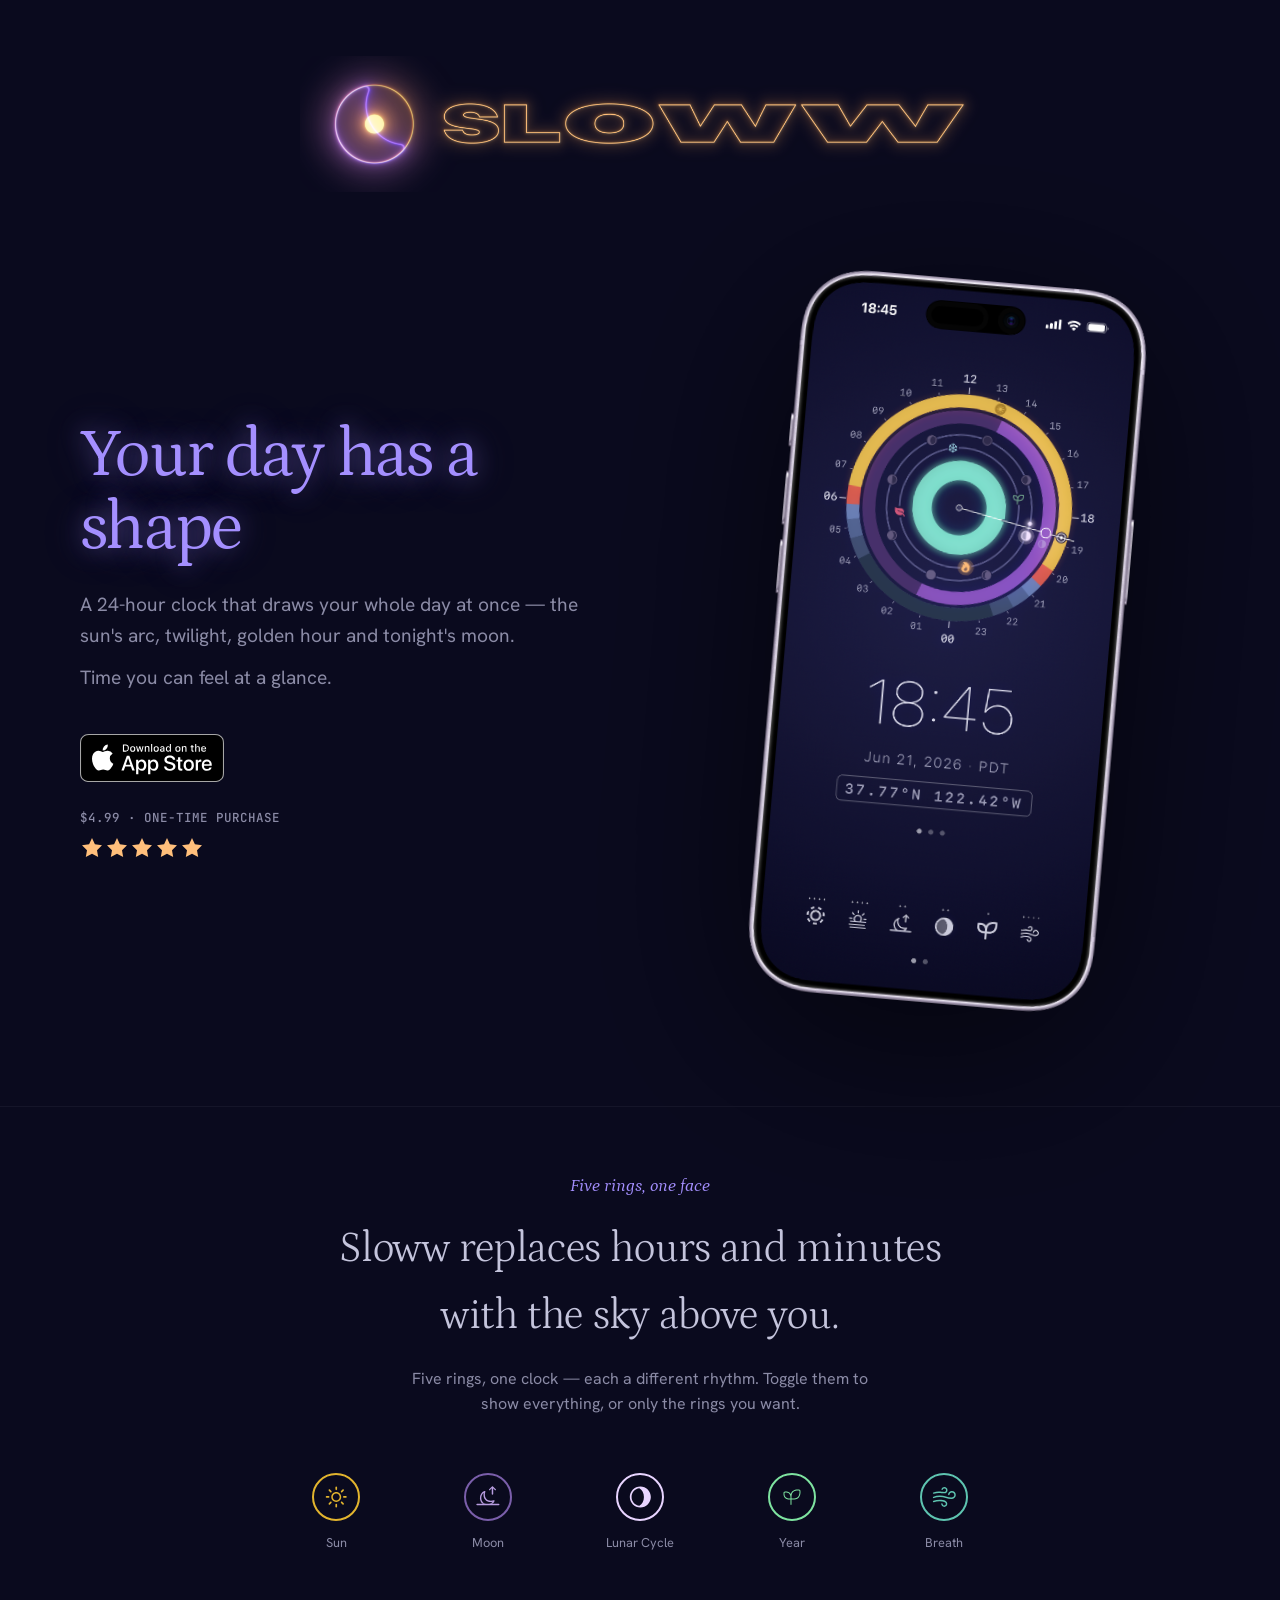
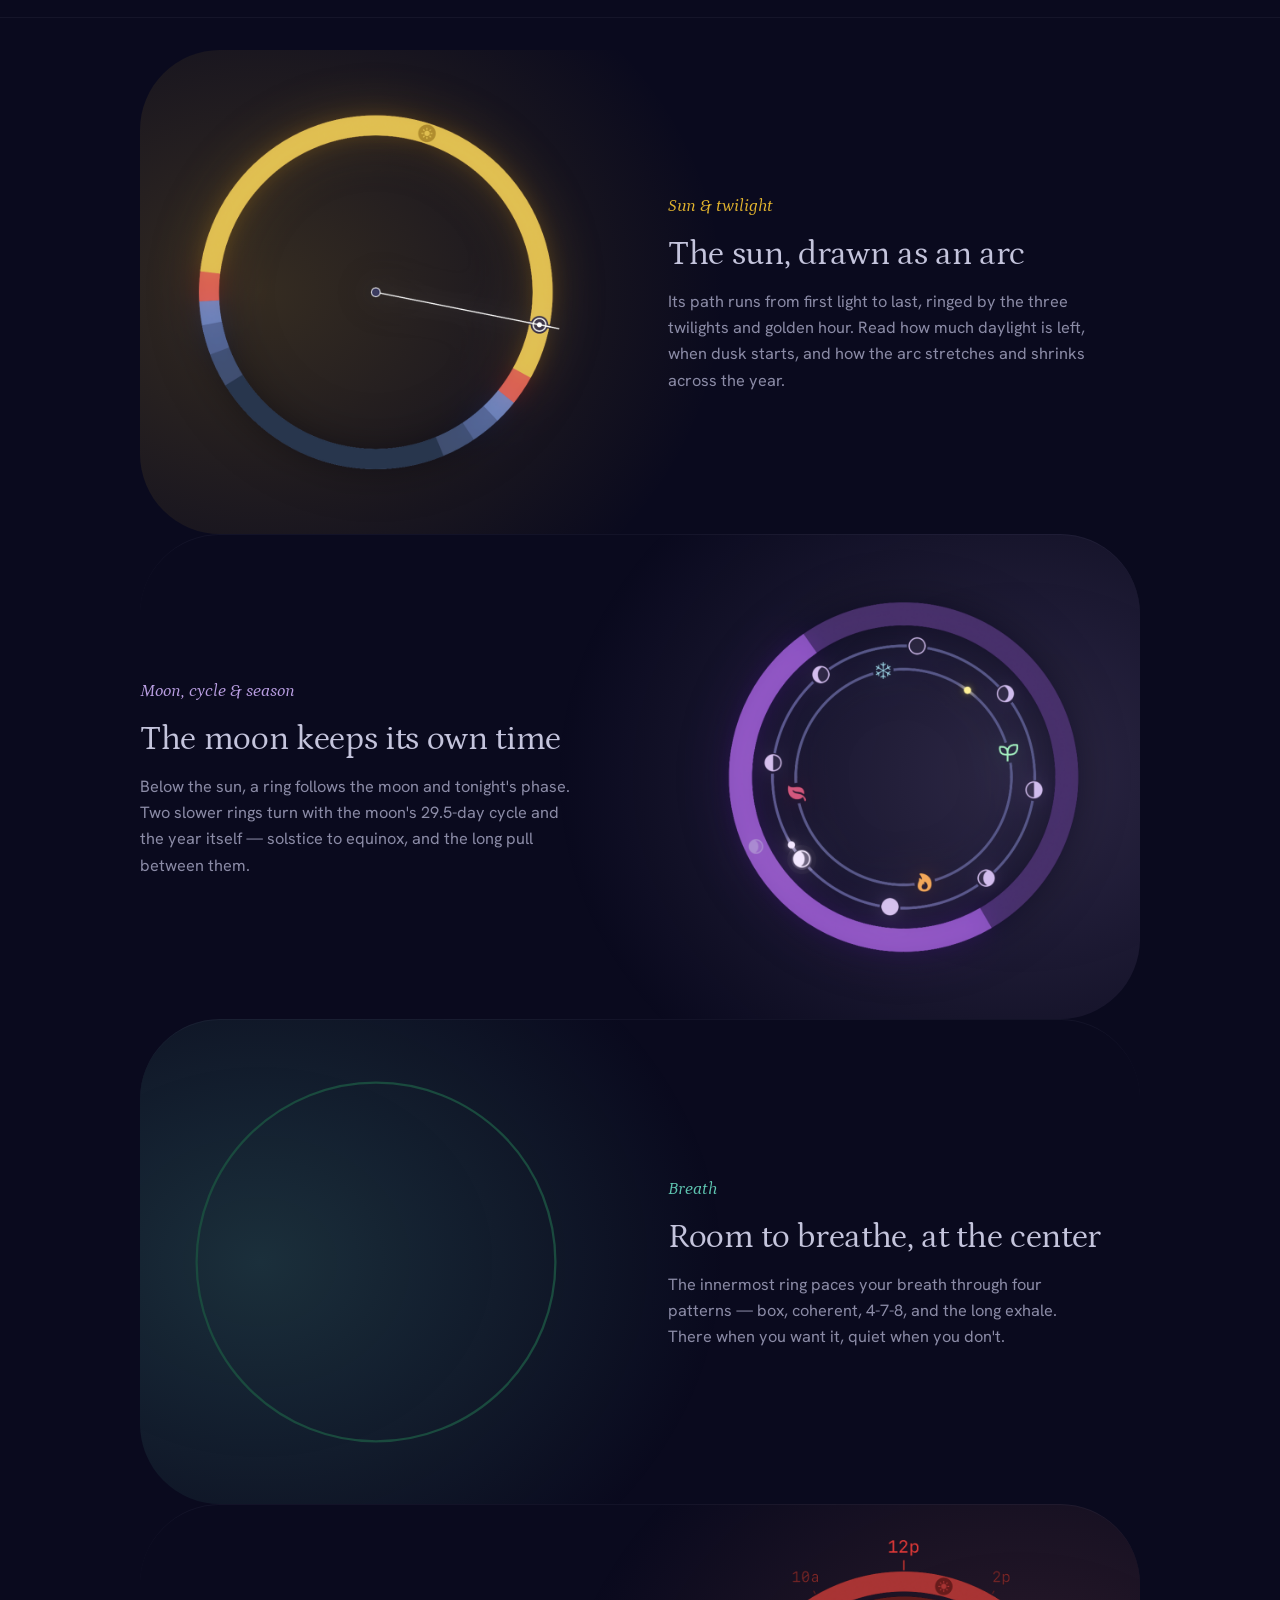
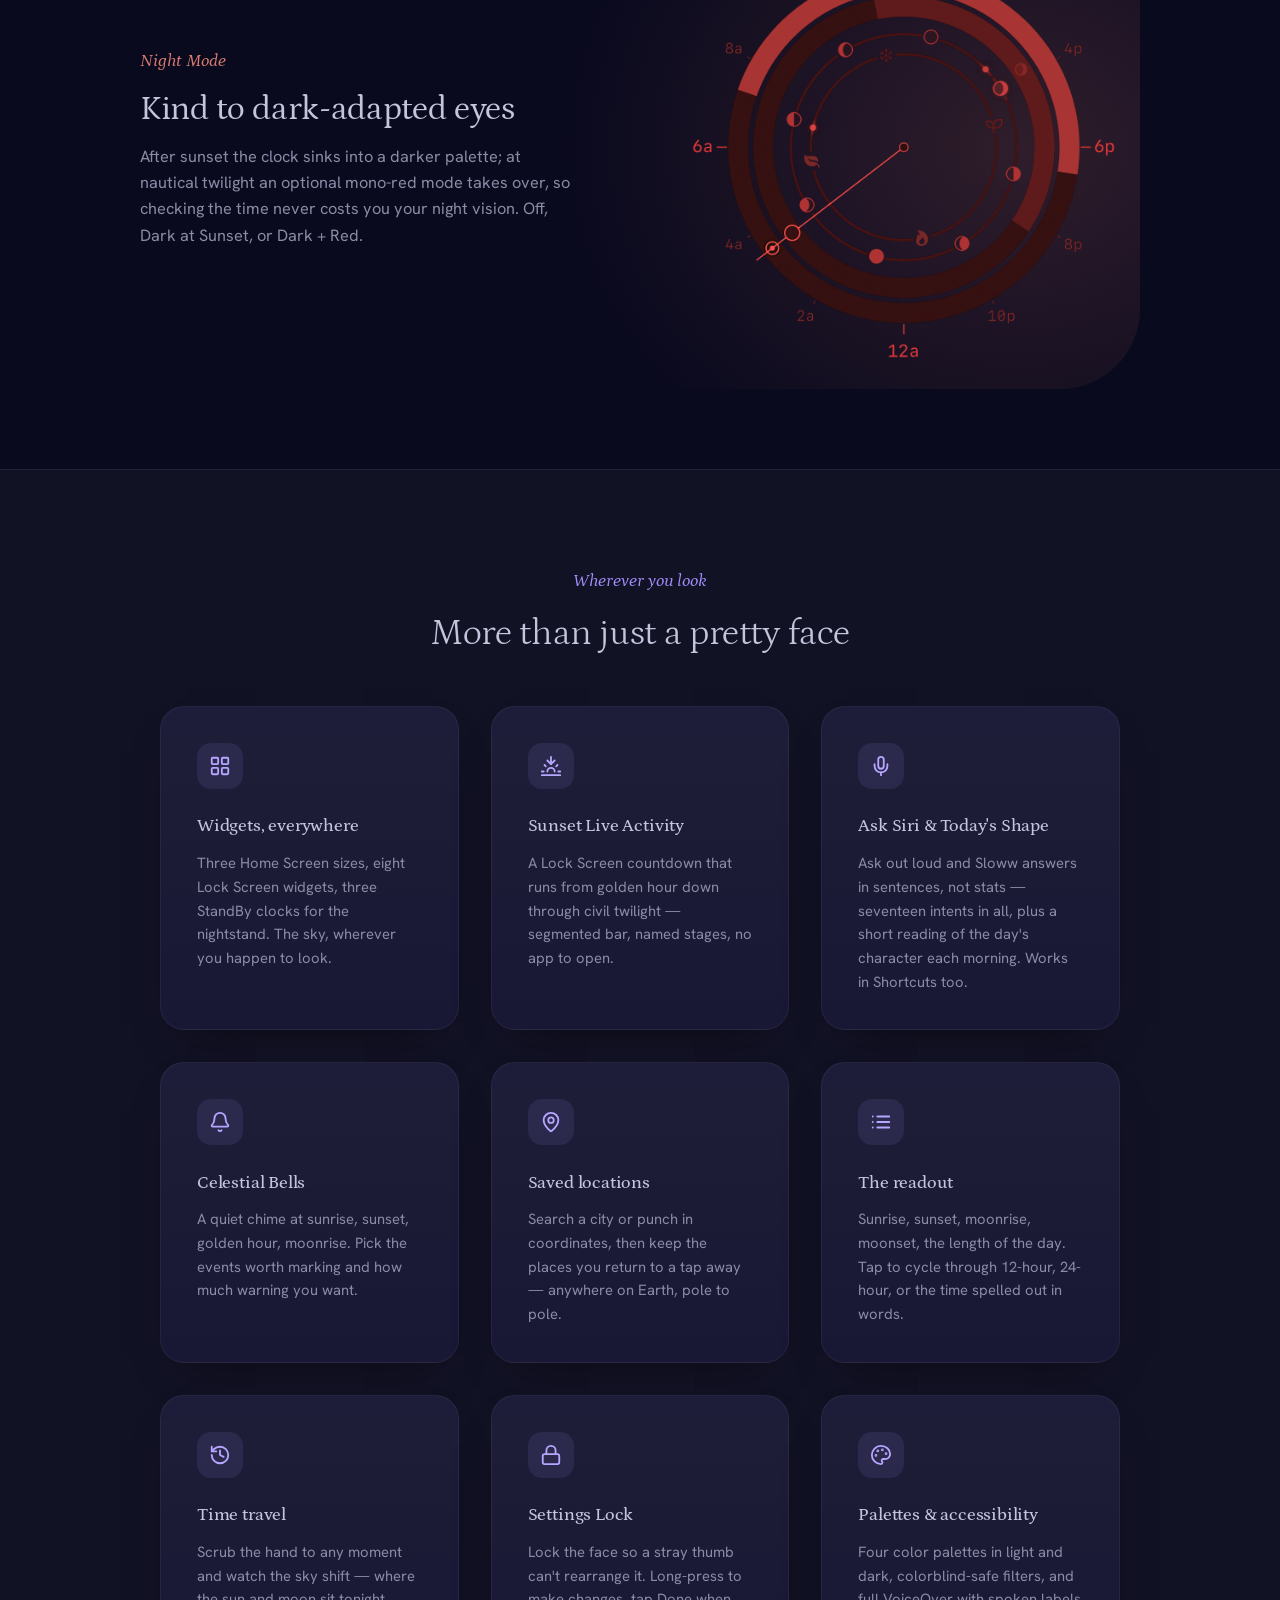
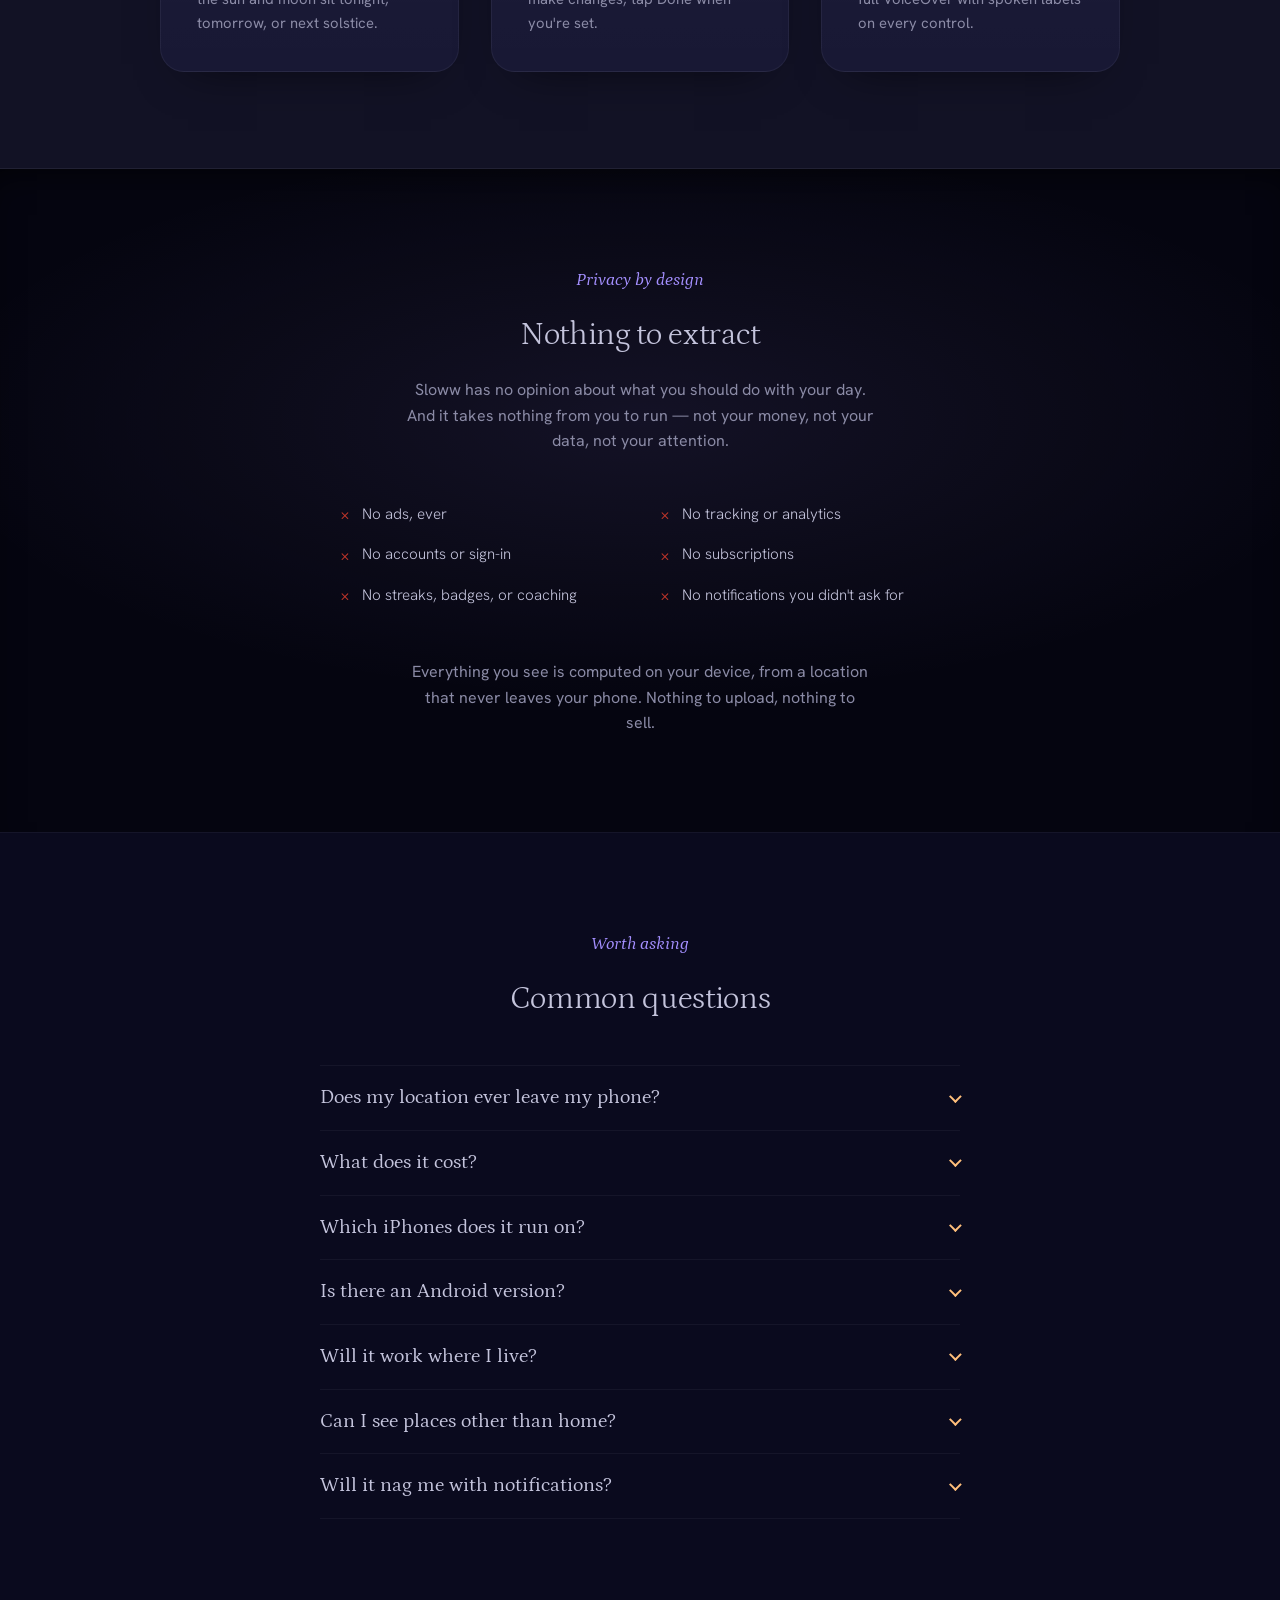
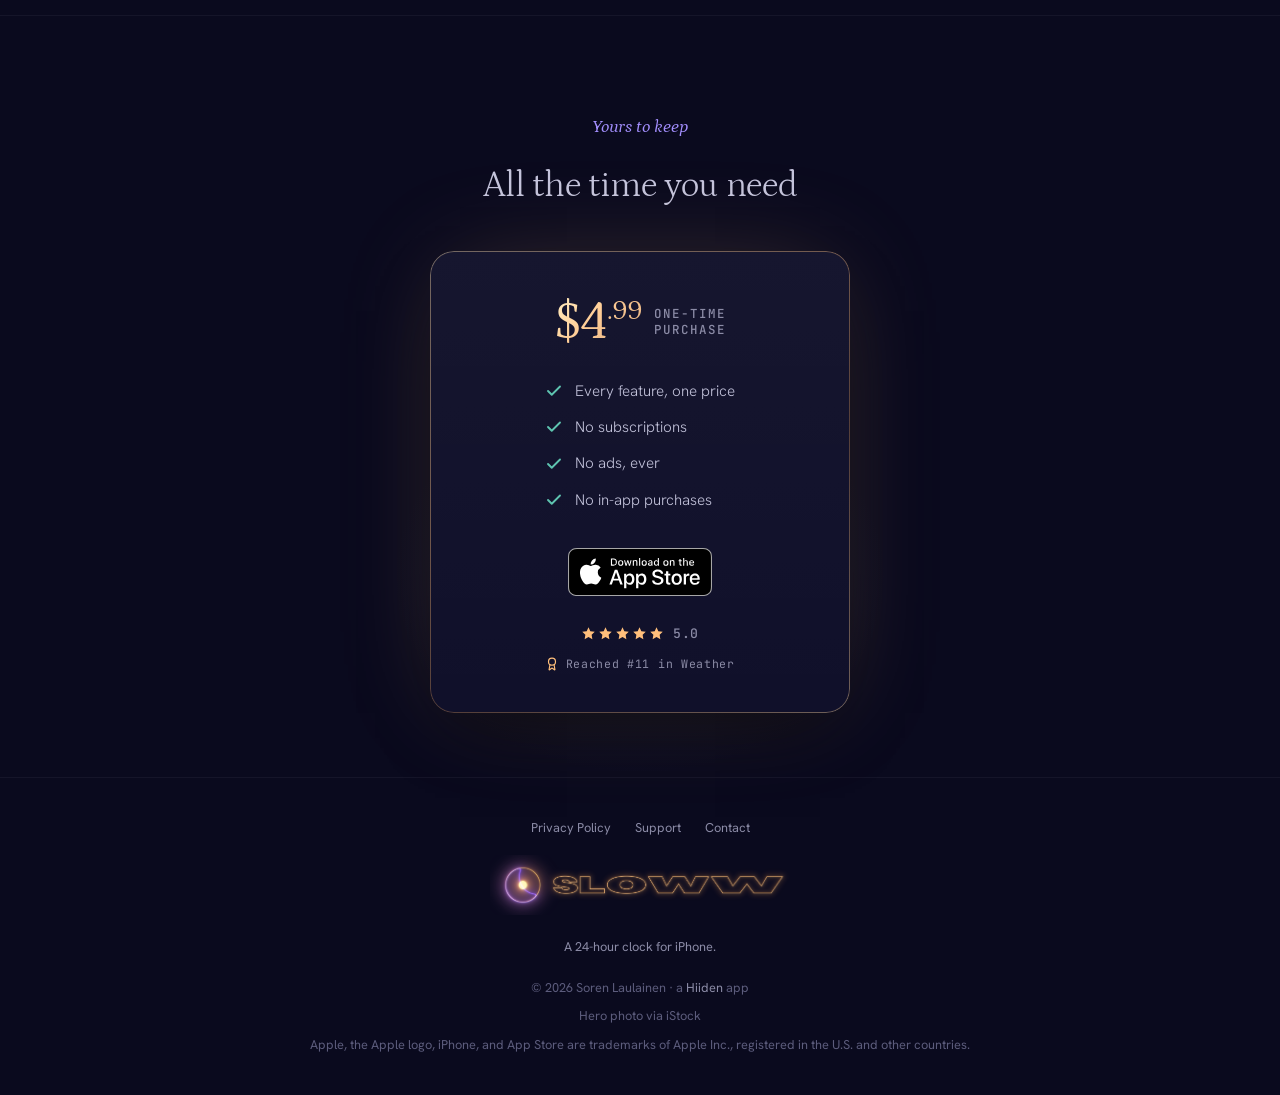
==== commit fd0e5253: "Redesign: Petrona/Hanken type system, brand voice, section depth Typography - Replace Fraunces/Inter" ====
--- a/index.html
+++ b/index.html
@@ -17,7 +17,7 @@
   <meta name="twitter:card" content="summary_large_image">
   <link rel="preconnect" href="https://fonts.googleapis.com">
   <link rel="preconnect" href="https://fonts.gstatic.com" crossorigin>
-  <link href="https://fonts.googleapis.com/css2?family=Fraunces:opsz,wght@9..144,300;9..144,400;9..144,500;9..144,600&family=Inter:wght@300;400;500;600&family=JetBrains+Mono:wght@400;500&display=swap" rel="stylesheet">
+  <link href="https://fonts.googleapis.com/css2?family=Petrona:ital,wght@0,300;0,400;0,500;0,600;1,400&family=Hanken+Grotesk:wght@300;400;500;600&family=JetBrains+Mono:wght@400;500&display=swap" rel="stylesheet">
   <link rel="stylesheet" href="css/style.css">
   <script type="application/ld+json">
   {
@@ -64,7 +64,7 @@
       <div class="hero-copy">
         <h1>Your day has a shape</h1>
         <p>A 24-hour clock that draws your whole day at once &mdash; the sun's arc, twilight, golden hour and tonight's moon.</p>
-        <p>Time you read at a glance.</p>
+        <p>Time you can feel at a glance.</p>
 
         <a href="https://apps.apple.com/app/id6759274049" class="app-store-badge">
           <img src="images/app-store-badge.svg" alt="Download on the App Store">
@@ -92,9 +92,9 @@
 
   <!-- ── The clock face (tagline + rings) ── -->
   <section class="rings-section fade-in" id="features">
-    <span class="eyebrow">The clock face</span>
+    <span class="eyebrow">Five rings, one face</span>
     <h2>Sloww replaces hours and minutes<br>with the sky above you.</h2>
-    <p>Five rings, one clock &mdash; each a different rhythm. Toggle them to show everything, or just what matters right now.</p>
+    <p>Five rings, one clock &mdash; each a different rhythm. Toggle them to show everything, or only the rings you want.</p>
 
     <div class="rings-list">
       <div class="ring-item">
@@ -139,29 +139,29 @@
 
   <!-- ── Featured (three big features with screenshots) ── -->
   <section class="featured">
-    <div class="featured-row fade-in">
+    <div class="featured-row fade-in" style="--accent: #e2b42e; --wash: rgba(226,180,46,0.20);">
       <div class="featured-media">
         <img src="images/f1-sun-ring.png" alt="Sloww's sun ring tracing daylight" width="1080" height="1080" loading="lazy">
       </div>
       <div class="featured-text">
         <span class="featured-kicker">Sun &amp; twilight</span>
-        <h3>A golden arc for your daylight</h3>
-        <p>The sun's path traces from first light to last, ringed by the three stages of twilight and golden hour. See how much light is left, when dusk begins, and how the shape of your day shifts with the seasons.</p>
-      </div>
-    </div>
-
-    <div class="featured-row reverse fade-in">
+        <h3>The sun, drawn as an arc</h3>
+        <p>Its path runs from first light to last, ringed by the three twilights and golden hour. Read how much daylight is left, when dusk starts, and how the arc stretches and shrinks across the year.</p>
+      </div>
+    </div>
+
+    <div class="featured-row reverse fade-in" style="--accent: #b89de0; --wash: rgba(184,157,224,0.20);">
       <div class="featured-media">
         <img src="images/f2-three-rings.png" alt="Sloww's layered moon, lunar cycle and year rings" width="1080" height="1080" loading="lazy">
       </div>
       <div class="featured-text">
         <span class="featured-kicker">Moon, cycle &amp; season</span>
-        <h3>Every rhythm, layered into one face</h3>
-        <p>Beneath the sun, an inner ring tracks the moon and tonight's phase. Two more delicate rings turn with the 29.5-day lunar cycle and the year itself &mdash; solstices, equinoxes, and exactly where you stand between them.</p>
-      </div>
-    </div>
-
-    <div class="featured-row fade-in">
+        <h3>The moon keeps its own time</h3>
+        <p>Below the sun, a ring follows the moon and tonight's phase. Two slower rings turn with the moon's 29.5-day cycle and the year itself &mdash; solstice to equinox, and the long pull between them.</p>
+      </div>
+    </div>
+
+    <div class="featured-row fade-in" style="--accent: #5ec4b0; --wash: rgba(94,196,176,0.20);">
       <div class="featured-media">
         <svg viewBox="0 0 400 400" class="breath-ring" role="img" aria-label="Sloww's breath ring, animating a box-breathing cycle">
           <circle cx="200" cy="200" r="156" />
@@ -170,18 +170,18 @@
       <div class="featured-text">
         <span class="featured-kicker">Breath</span>
         <h3>Room to breathe, at the center</h3>
-        <p>The innermost ring guides your breath through four patterns &mdash; box, coherent, 4-7-8, and extended exhale. A small moment of stillness, whenever you reach for one.</p>
-      </div>
-    </div>
-
-    <div class="featured-row reverse fade-in">
+        <p>The innermost ring paces your breath through four patterns &mdash; box, coherent, 4-7-8, and the long exhale. There when you want it, quiet when you don't.</p>
+      </div>
+    </div>
+
+    <div class="featured-row reverse fade-in" style="--accent: #db7b72; --wash: rgba(198,107,98,0.20);">
       <div class="featured-media">
         <img src="images/f4-night-mode.png" alt="Sloww's mono-red Night Mode clock" width="1080" height="1080" loading="lazy">
       </div>
       <div class="featured-text">
         <span class="featured-kicker">Night Mode</span>
         <h3>Kind to dark-adapted eyes</h3>
-        <p>After sunset the clock warms to a darker palette, and an optional mono-red mode takes over at nautical twilight to keep your night vision fully intact. Choose Off, Dark at Sunset, or Dark&nbsp;+&nbsp;Red.</p>
+        <p>After sunset the clock sinks into a darker palette; at nautical twilight an optional mono-red mode takes over, so checking the time never costs you your night vision. Off, Dark at Sunset, or Dark&nbsp;+&nbsp;Red.</p>
       </div>
     </div>
   </section>
@@ -189,8 +189,8 @@
   <!-- ── More features grid ── -->
   <section class="features more-features">
     <div class="section-head fade-in">
-      <span class="eyebrow">Everywhere you glance</span>
-      <h2>More features</h2>
+      <span class="eyebrow">Wherever you look</span>
+      <h2>More than just a pretty face</h2>
     </div>
     <div class="features-grid more-grid">
 
@@ -199,7 +199,7 @@
           <svg width="22" height="22" viewBox="0 0 24 24" fill="none" stroke="currentColor" stroke-width="2" stroke-linecap="round" stroke-linejoin="round"><rect width="7" height="7" x="3" y="3" rx="1"/><rect width="7" height="7" x="14" y="3" rx="1"/><rect width="7" height="7" x="14" y="14" rx="1"/><rect width="7" height="7" x="3" y="14" rx="1"/></svg>
         </div>
         <h3>Widgets, everywhere</h3>
-        <p>Three Home Screen sizes, eight Lock Screen widgets, and three bedside StandBy clocks. Always a glance away.</p>
+        <p>Three Home Screen sizes, eight Lock Screen widgets, three StandBy clocks for the nightstand. The sky, wherever you happen to look.</p>
       </div>
 
       <div class="feature-card fade-in">
@@ -207,7 +207,7 @@
           <svg width="22" height="22" viewBox="0 0 24 24" fill="none" stroke="currentColor" stroke-width="2" stroke-linecap="round" stroke-linejoin="round"><path d="M12 10V2"/><path d="m4.93 10.93 1.41 1.41"/><path d="M2 18h2"/><path d="M20 18h2"/><path d="m19.07 10.93-1.41 1.41"/><path d="M22 22H2"/><path d="m16 6-4 4-4-4"/><path d="M16 18a4 4 0 0 0-8 0"/></svg>
         </div>
         <h3>Sunset Live Activity</h3>
-        <p>A Lock Screen countdown from golden hour through civil twilight, with a segmented progress bar and phase labels.</p>
+        <p>A Lock Screen countdown that runs from golden hour down through civil twilight &mdash; segmented bar, named stages, no app to open.</p>
       </div>
 
       <div class="feature-card fade-in">
@@ -215,7 +215,7 @@
           <svg width="22" height="22" viewBox="0 0 24 24" fill="none" stroke="currentColor" stroke-width="2" stroke-linecap="round" stroke-linejoin="round"><path d="M12 19v3"/><path d="M19 10v2a7 7 0 0 1-14 0v-2"/><rect x="9" y="2" width="6" height="13" rx="3"/></svg>
         </div>
         <h3>Ask Siri &amp; Today's Shape</h3>
-        <p>Seventeen voice intents in a warm, literary register, plus a lyrical daily briefing on the character of the day. Also in Shortcuts.</p>
+        <p>Ask out loud and Sloww answers in sentences, not stats &mdash; seventeen intents in all, plus a short reading of the day's character each morning. Works in Shortcuts too.</p>
       </div>
 
       <div class="feature-card fade-in">
@@ -223,7 +223,7 @@
           <svg width="22" height="22" viewBox="0 0 24 24" fill="none" stroke="currentColor" stroke-width="2" stroke-linecap="round" stroke-linejoin="round"><path d="M10.268 21a2 2 0 0 0 3.464 0"/><path d="M3.262 15.326A1 1 0 0 0 4 17h16a1 1 0 0 0 .74-1.673C19.41 13.956 18 12.499 18 8A6 6 0 0 0 6 8c0 4.499-1.411 5.956-2.738 7.326"/></svg>
         </div>
         <h3>Celestial Bells</h3>
-        <p>A gentle nudge at sunrise, sunset, golden hour, moonrise, and more. Choose per event and set your own lead times.</p>
+        <p>A quiet chime at sunrise, sunset, golden hour, moonrise. Pick the events worth marking and how much warning you want.</p>
       </div>
 
       <div class="feature-card fade-in">
@@ -231,7 +231,7 @@
           <svg width="22" height="22" viewBox="0 0 24 24" fill="none" stroke="currentColor" stroke-width="2" stroke-linecap="round" stroke-linejoin="round"><path d="M20 10c0 4.993-5.539 10.193-7.399 11.799a1 1 0 0 1-1.202 0C9.539 20.193 4 14.993 4 10a8 8 0 0 1 16 0"/><circle cx="12" cy="10" r="3"/></svg>
         </div>
         <h3>Saved locations</h3>
-        <p>Search any city or enter exact coordinates, then bookmark favorites. Beautiful at every latitude, from the equator to the midnight sun.</p>
+        <p>Search a city or punch in coordinates, then keep the places you return to a tap away &mdash; anywhere on Earth, pole to pole.</p>
       </div>
 
       <div class="feature-card fade-in">
@@ -239,7 +239,7 @@
           <svg width="22" height="22" viewBox="0 0 24 24" fill="none" stroke="currentColor" stroke-width="2" stroke-linecap="round" stroke-linejoin="round"><line x1="8" x2="21" y1="6" y2="6"/><line x1="8" x2="21" y1="12" y2="12"/><line x1="8" x2="21" y1="18" y2="18"/><line x1="3" x2="3.01" y1="6" y2="6"/><line x1="3" x2="3.01" y1="12" y2="12"/><line x1="3" x2="3.01" y1="18" y2="18"/></svg>
         </div>
         <h3>The readout</h3>
-        <p>Sunrise, sunset, moonrise, moonset, day length, and more. Tap to cycle through 12-hour, 24-hour, and spoken time.</p>
+        <p>Sunrise, sunset, moonrise, moonset, the length of the day. Tap to cycle through 12-hour, 24-hour, or the time spelled out in words.</p>
       </div>
 
       <div class="feature-card fade-in">
@@ -255,7 +255,7 @@
           <svg width="22" height="22" viewBox="0 0 24 24" fill="none" stroke="currentColor" stroke-width="2" stroke-linecap="round" stroke-linejoin="round"><rect width="18" height="11" x="3" y="11" rx="2" ry="2"/><path d="M7 11V7a5 5 0 0 1 10 0v4"/></svg>
         </div>
         <h3>Settings Lock</h3>
-        <p>Lock the face so casual touches don't change your view. Long-press to edit, tap Done when you're finished.</p>
+        <p>Lock the face so a stray thumb can't rearrange it. Long-press to make changes, tap Done when you're set.</p>
       </div>
 
       <div class="feature-card fade-in">
@@ -272,69 +272,75 @@
   <!-- ── What you'll never see ── -->
   <section class="never-section fade-in" id="privacy">
     <div class="section-inner">
-      <span class="eyebrow">By design</span>
-      <h2>What you'll never see</h2>
-      <p class="never-intro">Sloww has no opinion about what you should do with your day. So there's a long list of things it will never do.</p>
+      <span class="eyebrow">Privacy by design</span>
+      <h2>Nothing to extract</h2>
+      <p class="never-intro">Sloww has no opinion about what you should do with your day. And it takes nothing from you to run &mdash; not your money, not your data, not your attention.</p>
       <ul class="never-list">
-        <li>No ads, anywhere</li>
+        <li>No ads, ever</li>
         <li>No tracking or analytics</li>
         <li>No accounts or sign-in</li>
         <li>No subscriptions</li>
         <li>No streaks, badges, or coaching</li>
         <li>No notifications you didn't ask for</li>
       </ul>
-      <p class="never-coda">And everything you do see is computed on your device &mdash; from your location, which never leaves your phone.</p>
+      <p class="never-coda">Everything you see is computed on your device, from a location that never leaves your phone. Nothing to upload, nothing to sell.</p>
     </div>
   </section>
 
   <!-- ── FAQ ── -->
   <section class="faq-section fade-in" id="faq">
     <div class="faq-inner">
-      <span class="eyebrow" style="text-align:center;">Good to know</span>
-      <h2>Questions</h2>
-
-      <details>
-        <summary>Does Sloww send my location anywhere?</summary>
-        <p>No. Your location is used only on your device to calculate sun, moon, and twilight times. Nothing is uploaded &mdash; no analytics, no tracking, no third-party SDKs.</p>
+      <span class="eyebrow" style="text-align:center;">Worth asking</span>
+      <h2>Common questions</h2>
+
+      <details>
+        <summary>Does my location ever leave my phone?</summary>
+        <p>No. It stays on your phone, used only to work out your sun, moon, and twilight times. Nothing leaves the device &mdash; no analytics, no tracking, no third-party SDKs phoning home.</p>
       </details>
 
       <details>
         <summary>What does it cost?</summary>
-        <p>$4.99, once. Every feature &mdash; widgets, Siri, Live Activities, Night Mode &mdash; is included forever. No subscriptions and no in-app purchases.</p>
+        <p>$4.99, once. That buys the whole thing &mdash; widgets, Siri, Live Activities, Night Mode, every update after. No subscription, no in-app purchases, nothing held back.</p>
+      </details>
+
+      <details>
+        <summary>Which iPhones does it run on?</summary>
+        <p>Any iPhone on iOS 17 or later. The face, the widgets, and the bedside StandBy clock are drawn for every current size.</p>
       </details>
 
       <details>
         <summary>Is there an Android version?</summary>
-        <p>Not yet. Sloww is iPhone-only for now &mdash; the clock leans on Live Activities, StandBy, and Siri intents that are specific to iOS.</p>
+        <p>Not yet. Sloww is iPhone-only for now &mdash; it leans on iOS-only pieces like StandBy, Live Activities, and Siri intents that don't have a clean Android counterpart.</p>
       </details>
 
       <details>
         <summary>Will it work where I live?</summary>
-        <p>Yes. The clock is correct from the equator to the midnight sun, with thoughtful handling of polar days and nights when the sun doesn't rise or set.</p>
+        <p>Yes. The maths holds at every latitude, from the tropics to the far poles, and it handles the polar stretches when the sun doesn't rise or set at all.</p>
       </details>
 
       <details>
         <summary>Can I see places other than home?</summary>
-        <p>Yes. Search any city or enter exact coordinates, then save your favorites &mdash; handy for travelers, photographers chasing golden hour, or anyone with people on the other side of the world.</p>
+        <p>Yes. Search a city or drop in exact coordinates, then save the ones you keep coming back to &mdash; the place you're headed next week, or the one where it's already tomorrow.</p>
       </details>
 
       <details>
         <summary>Will it nag me with notifications?</summary>
-        <p>Only if you invite it to. Celestial Bells stay off until you turn them on; then you choose per event and set your own lead times. No spam.</p>
+        <p>Only if you ask it to. Celestial Bells stay silent until you switch them on, and even then you set each one &mdash; which events, how much notice. Nothing arrives that you didn't choose.</p>
       </details>
     </div>
   </section>
 
   <!-- ── Bottom CTA / Pricing ── -->
   <section class="bottom-cta fade-in" id="download">
+    <span class="eyebrow" style="text-align:center;">Yours to keep</span>
     <h2>All the time you need</h2>
     <div class="pricing-card">
       <div class="price">
-        <span class="price-amount">$4.99</span>
-        <span class="price-meta">one-time purchase</span>
+        <span class="price-amount">$4<span class="price-cents">.99</span></span>
+        <span class="price-meta">one-time<br>purchase</span>
       </div>
       <ul class="price-list">
-        <li><svg width="18" height="18" viewBox="0 0 24 24" fill="none" stroke="currentColor" stroke-width="2.5" stroke-linecap="round" stroke-linejoin="round"><path d="M20 6 9 17l-5-5"/></svg>Every feature included, forever</li>
+        <li><svg width="18" height="18" viewBox="0 0 24 24" fill="none" stroke="currentColor" stroke-width="2.5" stroke-linecap="round" stroke-linejoin="round"><path d="M20 6 9 17l-5-5"/></svg>Every feature, one price</li>
         <li><svg width="18" height="18" viewBox="0 0 24 24" fill="none" stroke="currentColor" stroke-width="2.5" stroke-linecap="round" stroke-linejoin="round"><path d="M20 6 9 17l-5-5"/></svg>No subscriptions</li>
         <li><svg width="18" height="18" viewBox="0 0 24 24" fill="none" stroke="currentColor" stroke-width="2.5" stroke-linecap="round" stroke-linejoin="round"><path d="M20 6 9 17l-5-5"/></svg>No ads, ever</li>
         <li><svg width="18" height="18" viewBox="0 0 24 24" fill="none" stroke="currentColor" stroke-width="2.5" stroke-linecap="round" stroke-linejoin="round"><path d="M20 6 9 17l-5-5"/></svg>No in-app purchases</li>
@@ -366,9 +372,11 @@
     <div class="footer-links">
       <a href="privacy/">Privacy Policy</a>
       <a href="support/">Support</a>
+      <a href="mailto:hello@hiiden.co">Contact</a>
     </div>
     <img src="images/sloww-lockup.png" alt="Sloww" class="footer-logo">
-    <p>&copy; 2026 Sloww</p>
+    <p class="footer-tagline">A 24-hour clock for iPhone.</p>
+    <p>&copy; 2026 Soren Laulainen &middot; a <a href="https://hiiden.co">Hiiden</a> app</p>
     <p style="margin-top: 0.5rem;">Hero photo via iStock</p>
     <p style="margin-top: 0.5rem;">Apple, the Apple logo, iPhone, and App Store are trademarks of Apple Inc., registered in the U.S. and other countries.</p>
   </footer>
--- a/css/style.css
+++ b/css/style.css
@@ -11,14 +11,15 @@
   --fg: #c4c4dc;
   --fg-dim: #8b8ba6;
   --fg-muted: #5c5c7c;
-  --font-body: 'Inter', -apple-system, BlinkMacSystemFont, sans-serif;
-  --font-display: 'Fraunces', Georgia, 'Times New Roman', serif;
+  --font-body: 'Hanken Grotesk', -apple-system, BlinkMacSystemFont, sans-serif;
+  --font-display: 'Petrona', Georgia, 'Times New Roman', serif;
   --font-mono: 'JetBrains Mono', ui-monospace, SFMono-Regular, Menlo, monospace;
   --sun: #e2b42e;
   --gold: #FFBF7B;
   --golden: #c4362a;
   --civil: #3e5288;
   --moon: #7a5eaa;
+  --periwinkle: #A48FFF;
   --breath: #5ec4b0;
   --spring: #7ee3a0;
   --summer: #e88030;
@@ -53,12 +54,13 @@
 /* Small eyebrow label above section headings */
 .eyebrow {
   display: block;
-  font-family: var(--font-mono);
-  font-size: 0.7rem;
-  font-weight: 500;
-  letter-spacing: 0.18em;
-  text-transform: uppercase;
-  color: var(--fg-muted);
+  font-family: var(--font-display);
+  font-style: italic;
+  font-size: 1.15rem;
+  font-weight: 400;
+  letter-spacing: 0;
+  text-transform: none;
+  color: var(--periwinkle);
   margin-bottom: 1rem;
 }
 
@@ -90,6 +92,11 @@
   justify-content: center;
   gap: 1.5rem;
   margin-bottom: 1rem;
+}
+
+.footer-tagline {
+  color: var(--fg-dim);
+  margin-bottom: 1.25rem;
 }
 
 
@@ -170,7 +177,7 @@
   margin-bottom: 1.5rem;
   max-width: 640px;
   overflow-wrap: break-word;
-  color: #A48FFF;
+  color: var(--periwinkle);
   text-shadow: 0 0 24px rgba(164, 143, 255, 0.45), 0 0 48px rgba(164, 143, 255, 0.25);
 }
 
@@ -178,7 +185,7 @@
   font-size: clamp(1rem, 2vw, 1.2rem);
   color: var(--fg-dim);
   max-width: 540px;
-  line-height: 1.7;
+  line-height: 1.6;
   margin-bottom: 0.75rem;
 }
 
@@ -284,10 +291,14 @@
   transition: transform 0.35s ease, border-color 0.35s ease, box-shadow 0.35s ease;
 }
 
-.feature-card:hover {
-  transform: translateY(-4px);
-  border-color: rgba(196, 196, 220, 0.16);
-  box-shadow: 0 36px 60px -30px rgba(0, 0, 0, 0.8);
+.feature-card.fade-in:hover {
+  transform: scale(1.03);
+  border-color: rgba(196, 196, 220, 0.13);
+}
+
+/* Keep the entry fade slow, but make the hover scale snappy both ways */
+.feature-card.fade-in {
+  transition: opacity 0.6s ease, transform 0.15s ease, border-color 0.15s ease, box-shadow 0.15s ease;
 }
 
 .feature-icon {
@@ -310,7 +321,7 @@
 .feature-card p {
   font-size: 0.925rem;
   color: var(--fg-dim);
-  line-height: 1.65;
+  line-height: 1.6;
 }
 
 /* ── Featured (big alternating rows) ── */
@@ -326,7 +337,13 @@
   grid-template-columns: 1fr 1fr;
   align-items: center;
   gap: 3.5rem;
-  padding: 3.5rem 0;
+  padding: 0.75rem 0;
+  border-radius: 80px;
+  background: radial-gradient(75% 130% at var(--from, 12% 50%), var(--wash, transparent), transparent 62%);
+}
+
+.featured-row.reverse {
+  --from: 88% 50%;
 }
 
 .featured-row + .featured-row {
@@ -390,12 +407,13 @@
 
 .featured-kicker {
   display: block;
-  font-family: var(--font-mono);
-  font-size: 0.72rem;
-  font-weight: 500;
-  letter-spacing: 0.16em;
-  text-transform: uppercase;
-  color: var(--fg-muted);
+  font-family: var(--font-display);
+  font-style: italic;
+  font-size: 1.15rem;
+  font-weight: 400;
+  letter-spacing: 0;
+  text-transform: none;
+  color: var(--accent, var(--periwinkle));
   margin-bottom: 0.9rem;
 }
 
@@ -409,13 +427,15 @@
 .featured-text p {
   color: var(--fg-dim);
   font-size: 1.02rem;
-  line-height: 1.7;
+  line-height: 1.6;
   max-width: 430px;
 }
 
 /* ── More features grid (unified icon treatment) ── */
 .more-features {
-  border-top: 1px solid rgba(196, 196, 220, 0.06);
+  background: rgba(255, 255, 255, 0.032);
+  border-top: 1px solid rgba(196, 196, 220, 0.08);
+  border-bottom: 1px solid rgba(196, 196, 220, 0.08);
 }
 
 .more-grid .feature-icon {
@@ -423,9 +443,14 @@
   color: #b6a6ff;
 }
 
+/* Cards ride above the lifted panel band */
+.more-grid .feature-card {
+  background: linear-gradient(180deg, rgba(255, 255, 255, 0.022), rgba(255, 255, 255, 0)), #181834;
+}
+
 /* ── Rings showcase ── */
 .rings-section {
-  padding: 6rem 2rem;
+  padding: 4rem 2rem;
   text-align: center;
   border-top: 1px solid rgba(196, 196, 220, 0.06);
 }
@@ -441,7 +466,7 @@
   max-width: 480px;
   margin: 0 auto 3.5rem;
   font-size: 1rem;
-  line-height: 1.7;
+  line-height: 1.6;
 }
 
 .rings-list {
@@ -518,16 +543,53 @@
   padding: 2.75rem 2.5rem 2.5rem;
   border-radius: 24px;
   background: linear-gradient(180deg, rgba(255, 255, 255, 0.025), rgba(255, 255, 255, 0)), var(--bg-raised);
-  border: 1px solid rgba(196, 196, 220, 0.1);
-  box-shadow: 0 30px 70px -30px rgba(0, 0, 0, 0.75);
+  box-shadow:
+    0 30px 70px -30px rgba(0, 0, 0, 0.75),
+    0 0 110px -20px rgba(255, 191, 123, 0.22);
+}
+
+/* Gold metallic trim with a slow highlight that travels along the border only */
+.pricing-card::before {
+  content: '';
+  position: absolute;
+  inset: 0;
+  border-radius: inherit;
+  padding: 1px;
+  opacity: 0.4;
+  background-image:
+    linear-gradient(115deg, transparent 42%, rgba(255, 251, 232, 0.95) 50%, transparent 58%),
+    linear-gradient(145deg, #ffe2b0, #ffbf7b 38%, #b9824e 62%, #ffd9a0);
+  background-size: 300% 100%, 100% 100%;
+  background-repeat: no-repeat;
+  background-position: -120% 0, 0 0;
+  -webkit-mask: linear-gradient(#fff 0 0) content-box, linear-gradient(#fff 0 0);
+  -webkit-mask-composite: xor;
+          mask-composite: exclude;
+  pointer-events: none;
+  animation: trim-shimmer 12s linear infinite;
+}
+
+@keyframes trim-shimmer {
+  0%   { background-position: -120% 0, 0 0; }
+  80%  { background-position: 220% 0, 0 0; }
+  100% { background-position: 220% 0, 0 0; }
+}
+
+@media (prefers-reduced-motion: reduce) {
+  .pricing-card::before { animation: none; background-position: 50% 0, 0 0; }
 }
 
 .price {
   display: flex;
-  align-items: baseline;
+  align-items: center;
   justify-content: center;
-  gap: 0.65rem;
+  gap: 0.75rem;
   margin-bottom: 1.85rem;
+}
+
+.price-cents {
+  font-size: 0.5em;
+  vertical-align: 0.7em;
 }
 
 .price-amount {
@@ -536,7 +598,11 @@
   font-weight: 400;
   letter-spacing: -0.02em;
   line-height: 1;
-  color: #e9e7f2;
+  background: linear-gradient(135deg, #ffeec2 0%, #ffcc95 45%, #daaa7e 100%);
+  -webkit-background-clip: text;
+  background-clip: text;
+  -webkit-text-fill-color: transparent;
+  color: transparent;
 }
 
 .price-meta {
@@ -544,6 +610,7 @@
   font-size: 0.78rem;
   font-weight: 500;
   letter-spacing: 0.16em;
+  line-height: 1.25;
   text-transform: uppercase;
   color: var(--fg-dim);
 }
@@ -709,7 +776,10 @@
 .never-section {
   padding: 6rem 2rem;
   text-align: center;
-  border-top: 1px solid rgba(196, 196, 220, 0.06);
+  background:
+    radial-gradient(ellipse 80% 60% at 50% 38%, rgba(164, 143, 255, 0.09), transparent 70%),
+    #050510;
+  box-shadow: inset 0 18px 42px -22px rgba(0, 0, 0, 0.9);
 }
 
 .never-section h2 {
@@ -723,7 +793,7 @@
   max-width: 480px;
   margin: 0 auto 3rem;
   font-size: 1rem;
-  line-height: 1.7;
+  line-height: 1.6;
 }
 
 .never-list {
@@ -758,7 +828,7 @@
   margin: 3.25rem auto 0;
   color: var(--fg-dim);
   font-size: 1rem;
-  line-height: 1.7;
+  line-height: 1.6;
 }
 
 /* ── FAQ ── */
@@ -785,7 +855,7 @@
    ============================================================ */
 
 .page {
-  max-width: 640px;
+  max-width: 960px;
   margin: 0 auto;
   padding: 4rem 2rem 3rem;
 }
@@ -802,7 +872,7 @@
 .back-link:hover { color: var(--fg); }
 
 .page h1 {
-  font-size: clamp(1.75rem, 4vw, 2.25rem);
+  font-size: clamp(2.25rem, 5vw, 2.85rem);
   font-weight: 300;
   letter-spacing: -0.02em;
   margin-bottom: 0.5rem;
@@ -871,14 +941,26 @@
 }
 
 .page-support h2 {
+  display: flex;
+  align-items: center;
+  gap: 0.7rem;
   font-size: 1.5rem;
   font-weight: 500;
   letter-spacing: -0.02em;
   color: var(--fg);
-  margin-top: 3.5rem;
-  margin-bottom: 1rem;
-  padding-top: 2rem;
-  border-top: 1px solid rgba(196, 196, 220, 0.06);
+  margin-top: 4.5rem;
+  margin-bottom: 1.25rem;
+  padding-top: 2.5rem;
+  border-top: 1px solid rgba(196, 196, 220, 0.1);
+}
+
+.page-support h2::before {
+  content: "";
+  flex-shrink: 0;
+  width: 0.4rem;
+  height: 1.4rem;
+  border-radius: 2px;
+  background: var(--periwinkle);
 }
 
 .page-support h2:first-of-type {
@@ -943,14 +1025,22 @@
   color: var(--fg-dim);
 }
 
-/* Home FAQ: larger serif questions + chevron markers (overrides the global +/-) */
-.faq-section summary {
+/* Home & support FAQ: larger serif questions + chevron markers (overrides the global +/-) */
+.faq-section summary,
+.page-support summary {
   font-family: var(--font-display);
   font-optical-sizing: auto;
   font-size: 1.235rem;
-}
-
-.faq-section summary::after {
+  transition: color 0.2s ease;
+}
+
+.faq-section summary:hover,
+.page-support summary:hover {
+  color: var(--gold);
+}
+
+.faq-section summary::after,
+.page-support summary::after {
   content: '';
   width: 0.55rem;
   height: 0.55rem;
@@ -960,7 +1050,8 @@
   transition: transform 0.25s ease;
 }
 
-.faq-section details[open] summary::after {
+.faq-section details[open] summary::after,
+.page-support details[open] summary::after {
   content: '';
   transform: translateY(2px) rotate(225deg);
 }
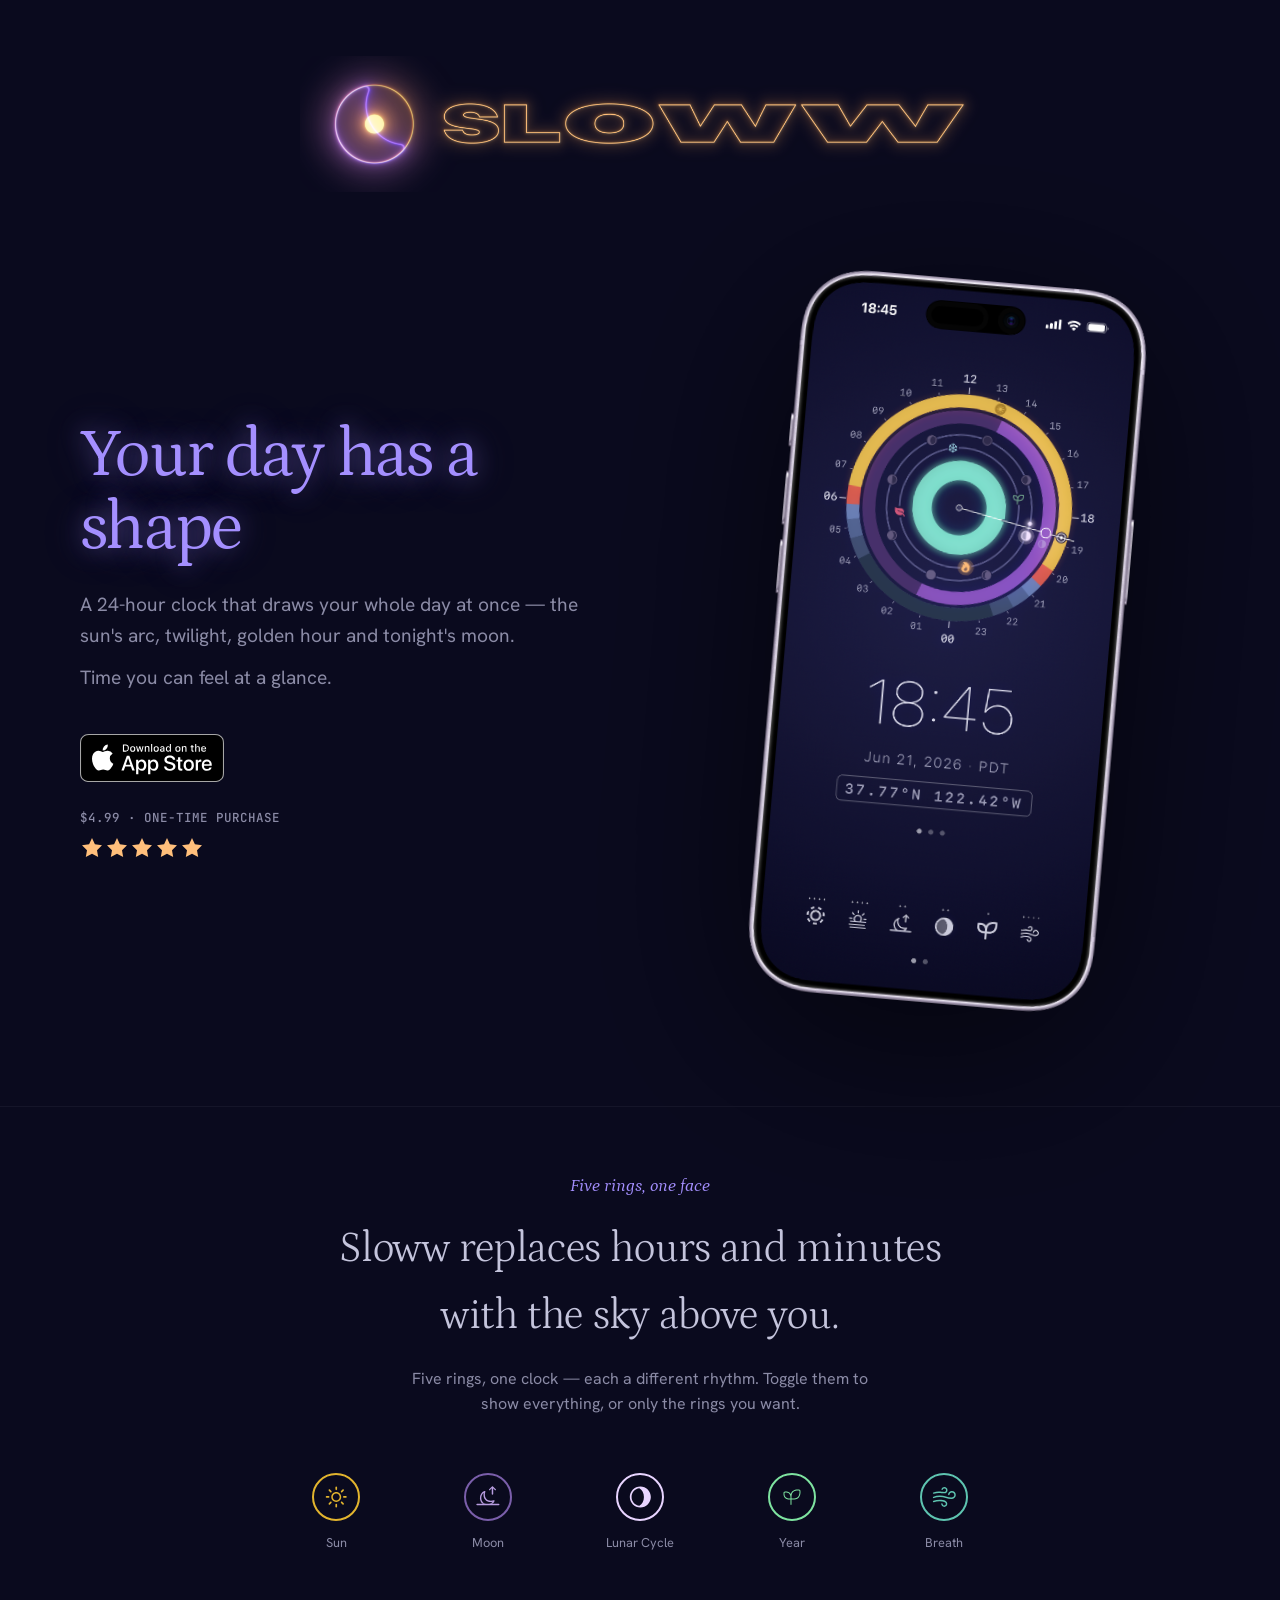
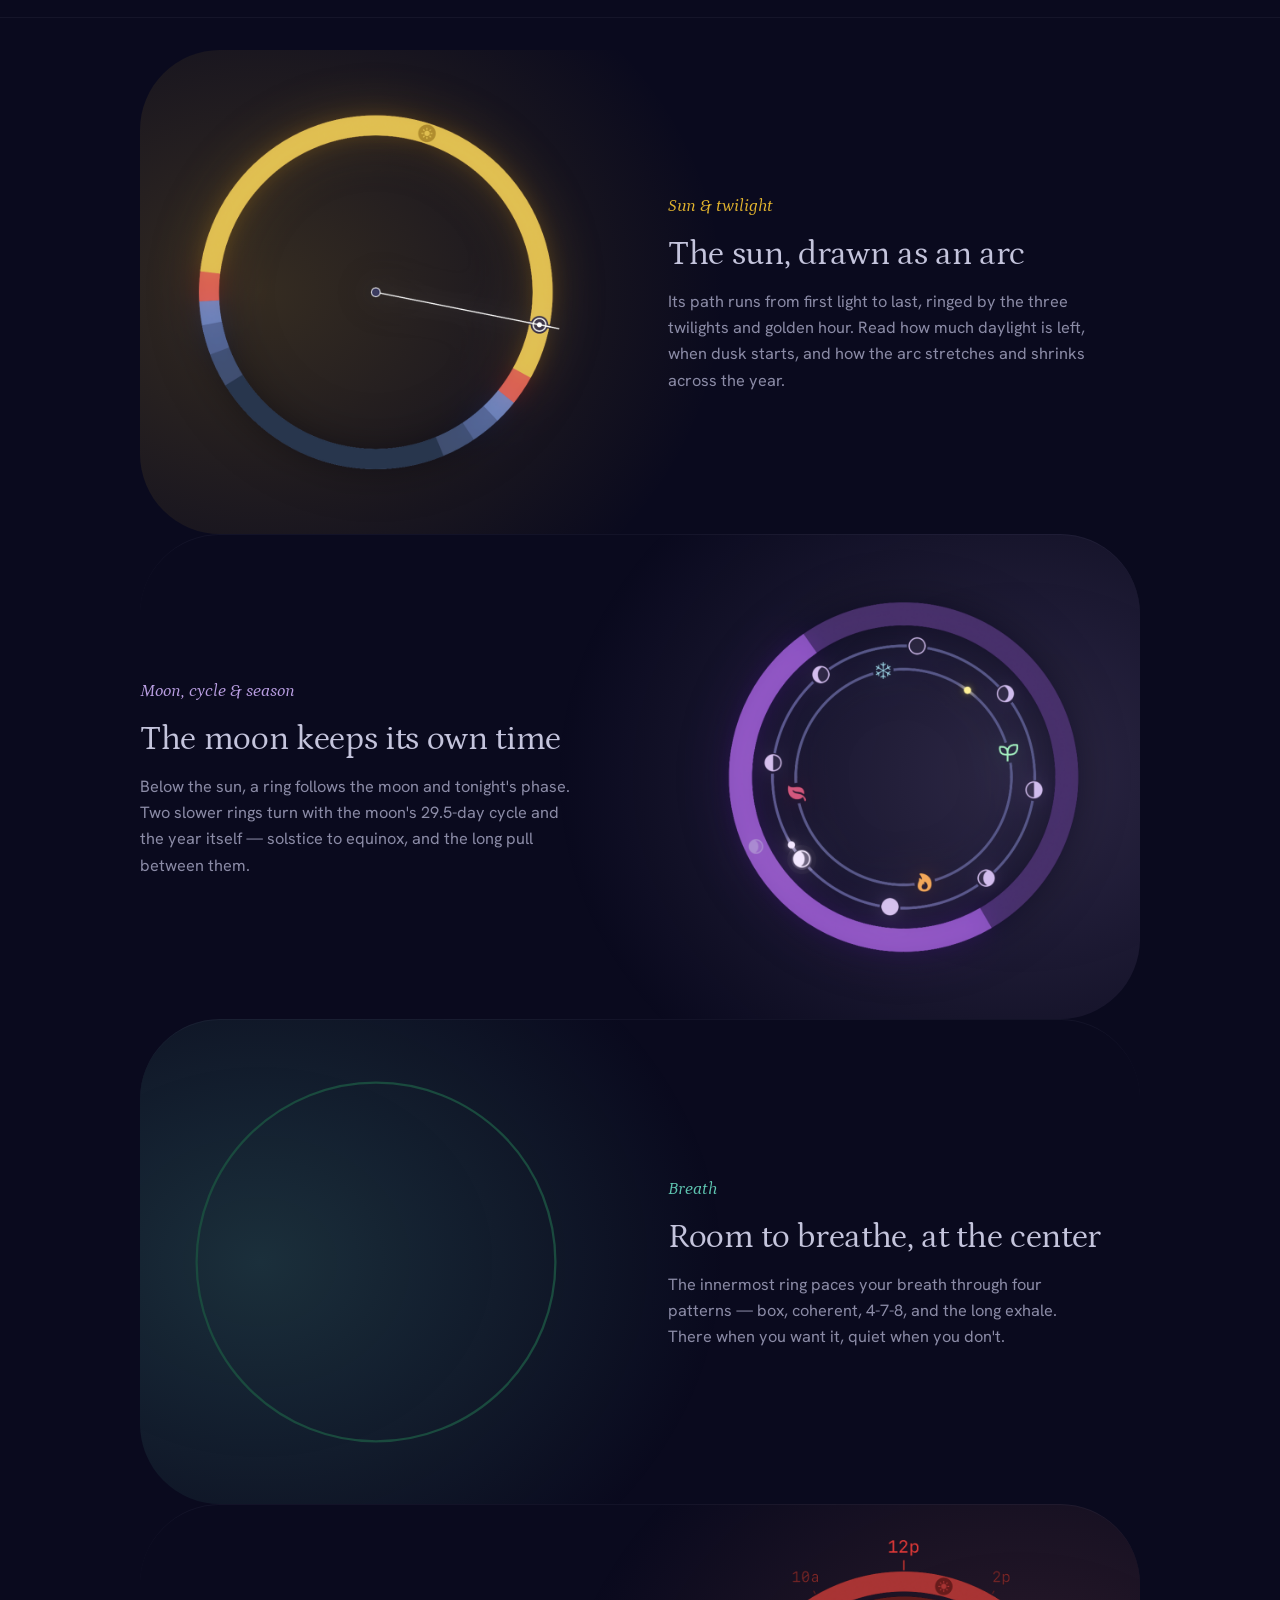
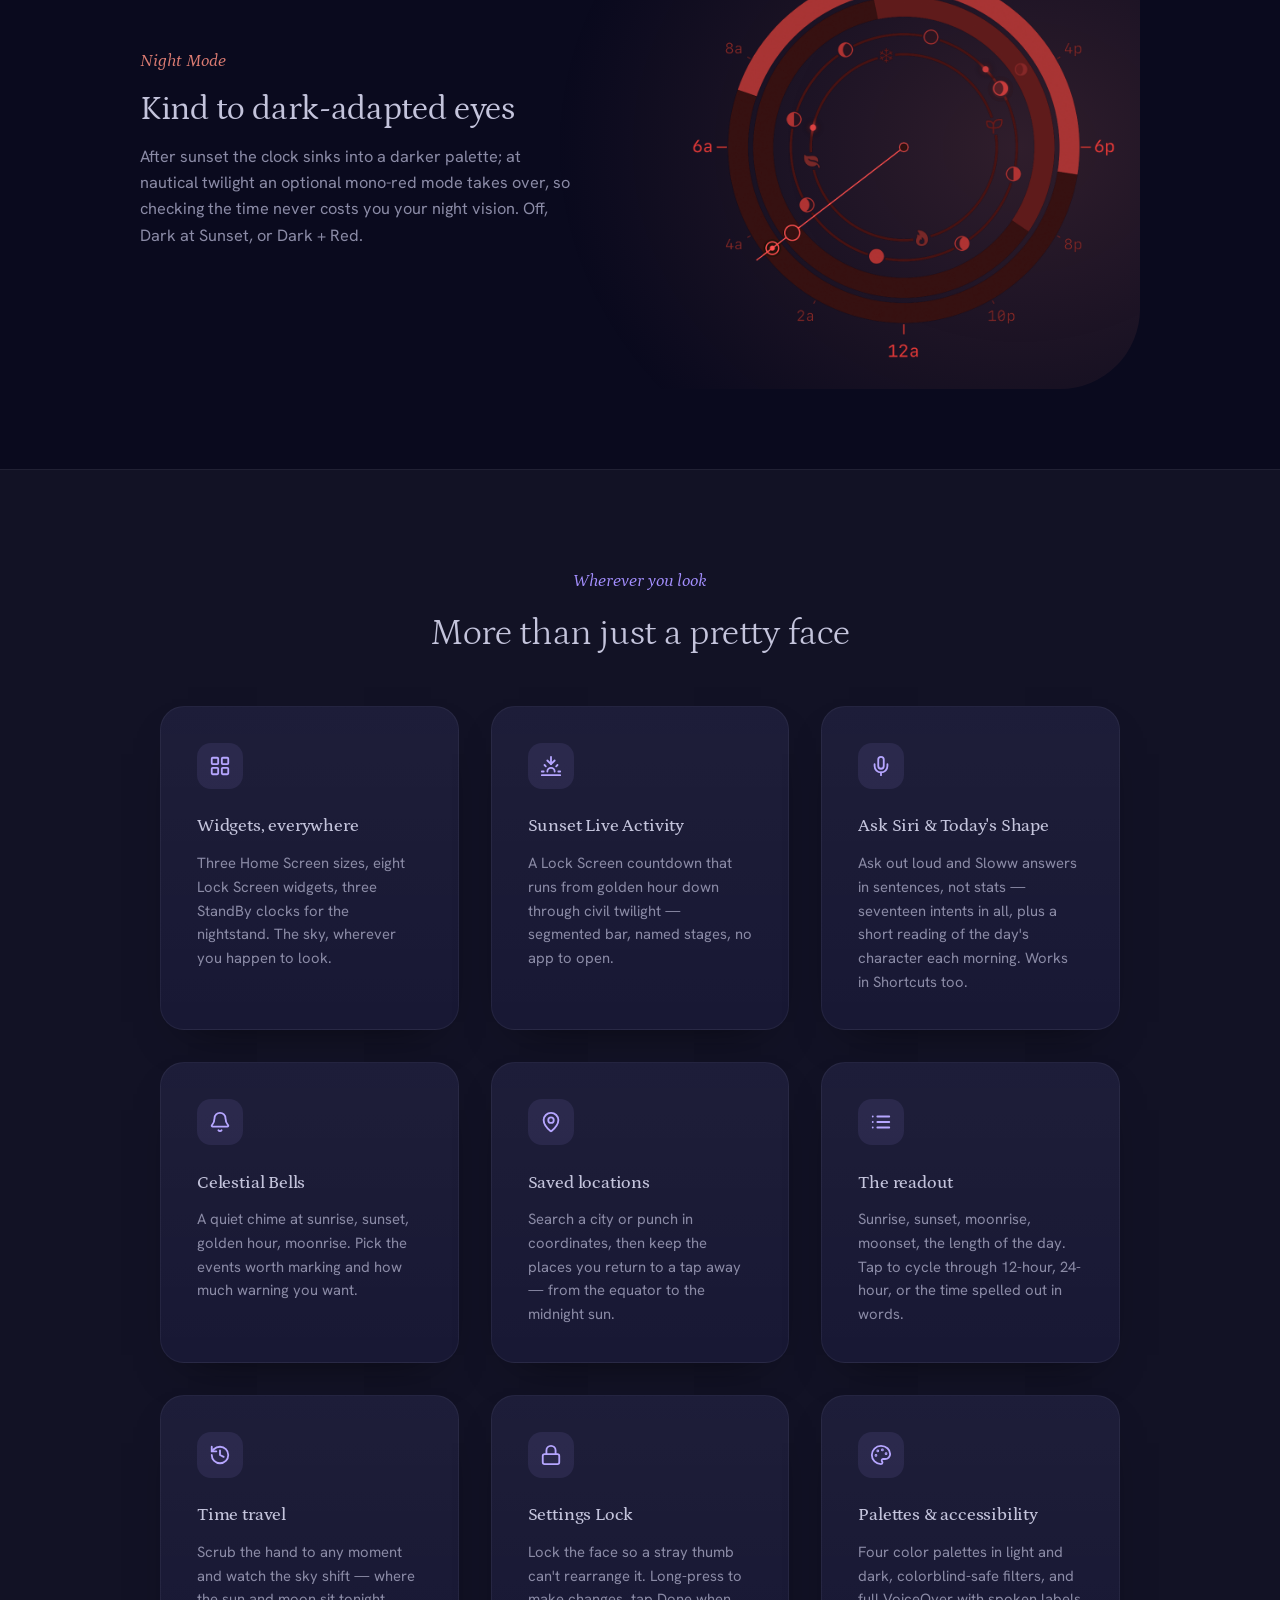
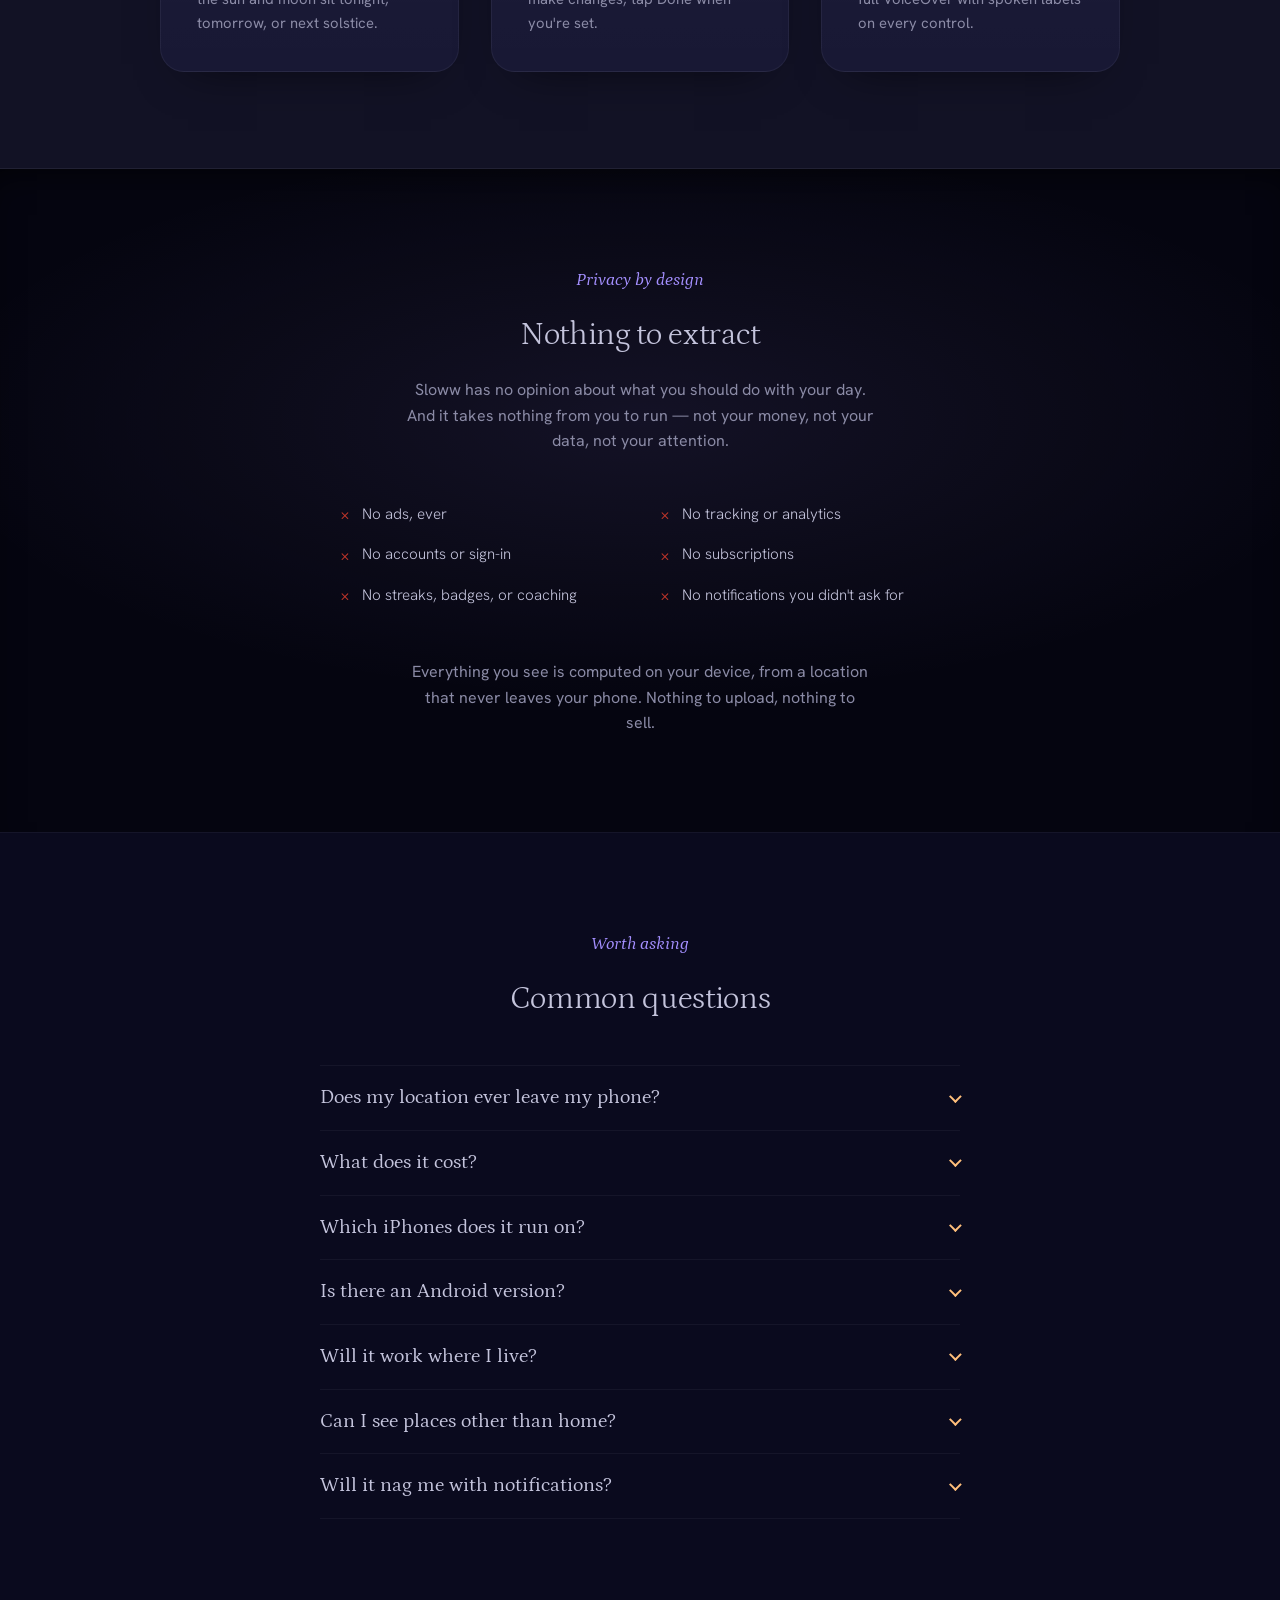
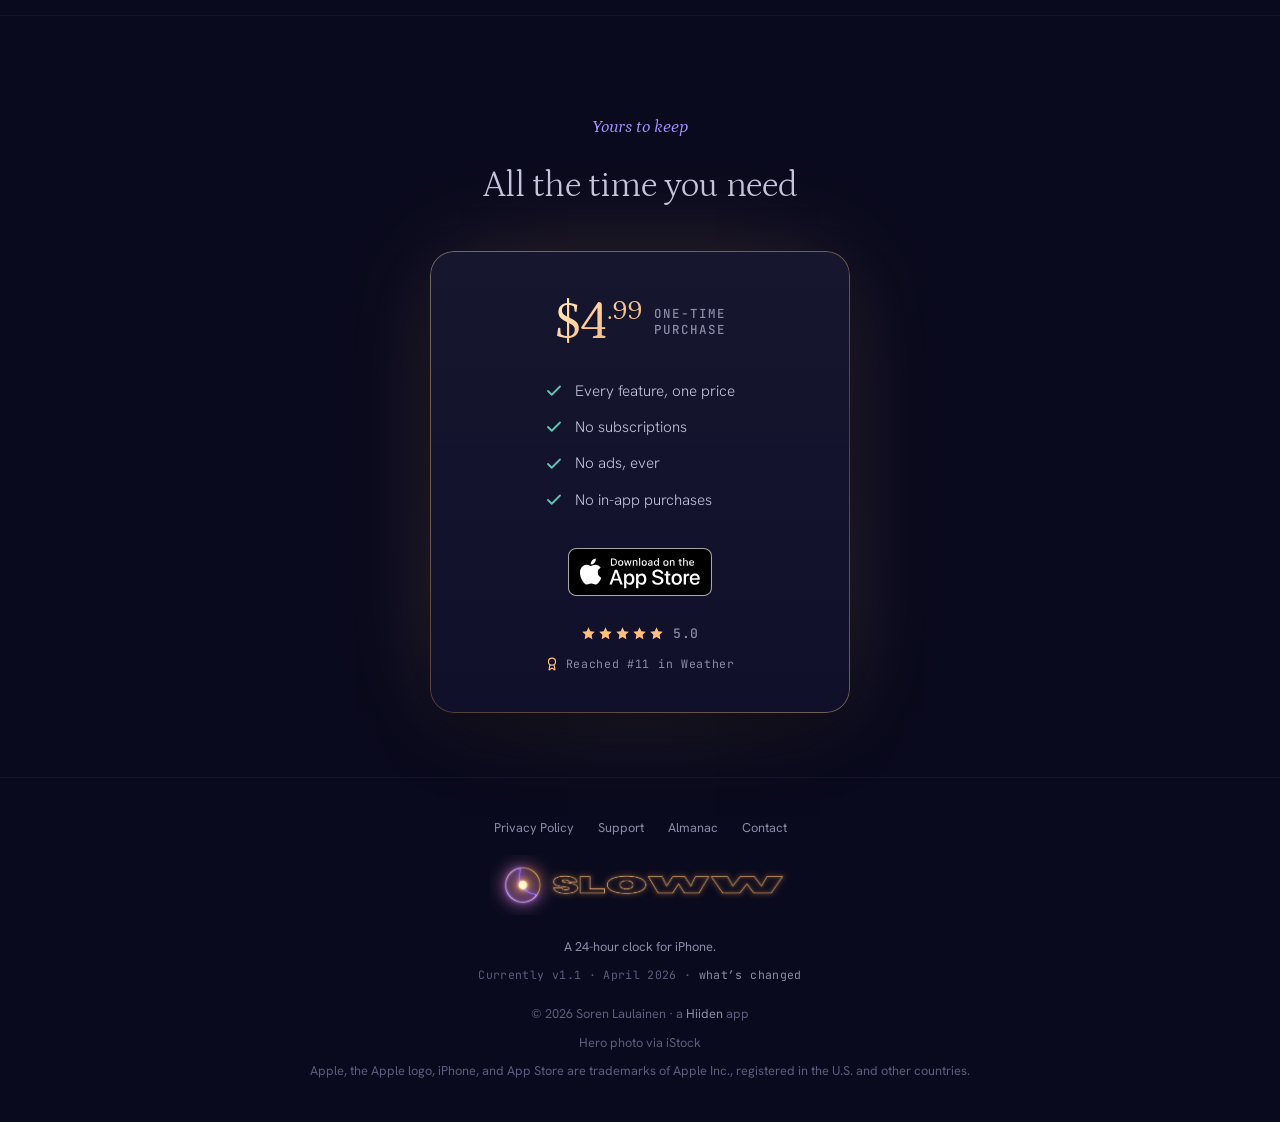
==== commit d303eb4c: "Add Almanac + single-source release pipeline Surface app releases on the site without writing change" ====
--- a/index.html
+++ b/index.html
@@ -231,7 +231,7 @@
           <svg width="22" height="22" viewBox="0 0 24 24" fill="none" stroke="currentColor" stroke-width="2" stroke-linecap="round" stroke-linejoin="round"><path d="M20 10c0 4.993-5.539 10.193-7.399 11.799a1 1 0 0 1-1.202 0C9.539 20.193 4 14.993 4 10a8 8 0 0 1 16 0"/><circle cx="12" cy="10" r="3"/></svg>
         </div>
         <h3>Saved locations</h3>
-        <p>Search a city or punch in coordinates, then keep the places you return to a tap away &mdash; anywhere on Earth, pole to pole.</p>
+        <p>Search a city or punch in coordinates, then keep the places you return to a tap away &mdash; from the equator to the midnight sun.</p>
       </div>
 
       <div class="feature-card fade-in">
@@ -315,7 +315,7 @@
 
       <details>
         <summary>Will it work where I live?</summary>
-        <p>Yes. The maths holds at every latitude, from the tropics to the far poles, and it handles the polar stretches when the sun doesn't rise or set at all.</p>
+        <p>Yes. The maths holds from the equator to the midnight sun, and it handles the polar stretches when the sun doesn't rise or set at all.</p>
       </details>
 
       <details>
@@ -372,10 +372,12 @@
     <div class="footer-links">
       <a href="privacy/">Privacy Policy</a>
       <a href="support/">Support</a>
+      <a href="almanac/">Almanac</a>
       <a href="mailto:hello@hiiden.co">Contact</a>
     </div>
     <img src="images/sloww-lockup.png" alt="Sloww" class="footer-logo">
     <p class="footer-tagline">A 24-hour clock for iPhone.</p>
+    <p class="footer-version"><!-- VERSION:START -->Currently v1.1 · April 2026 · <a href="almanac/">what’s changed</a><!-- VERSION:END --></p>
     <p>&copy; 2026 Soren Laulainen &middot; a <a href="https://hiiden.co">Hiiden</a> app</p>
     <p style="margin-top: 0.5rem;">Hero photo via iStock</p>
     <p style="margin-top: 0.5rem;">Apple, the Apple logo, iPhone, and App Store are trademarks of Apple Inc., registered in the U.S. and other countries.</p>
--- a/css/style.css
+++ b/css/style.css
@@ -96,7 +96,16 @@
 
 .footer-tagline {
   color: var(--fg-dim);
+  margin-bottom: 0.5rem;
+}
+
+.footer-version {
+  color: var(--fg-muted);
+  font-family: var(--font-mono);
+  font-size: 0.72rem;
+  letter-spacing: 0.03em;
   margin-bottom: 1.25rem;
+  min-height: 1em;
 }
 
 
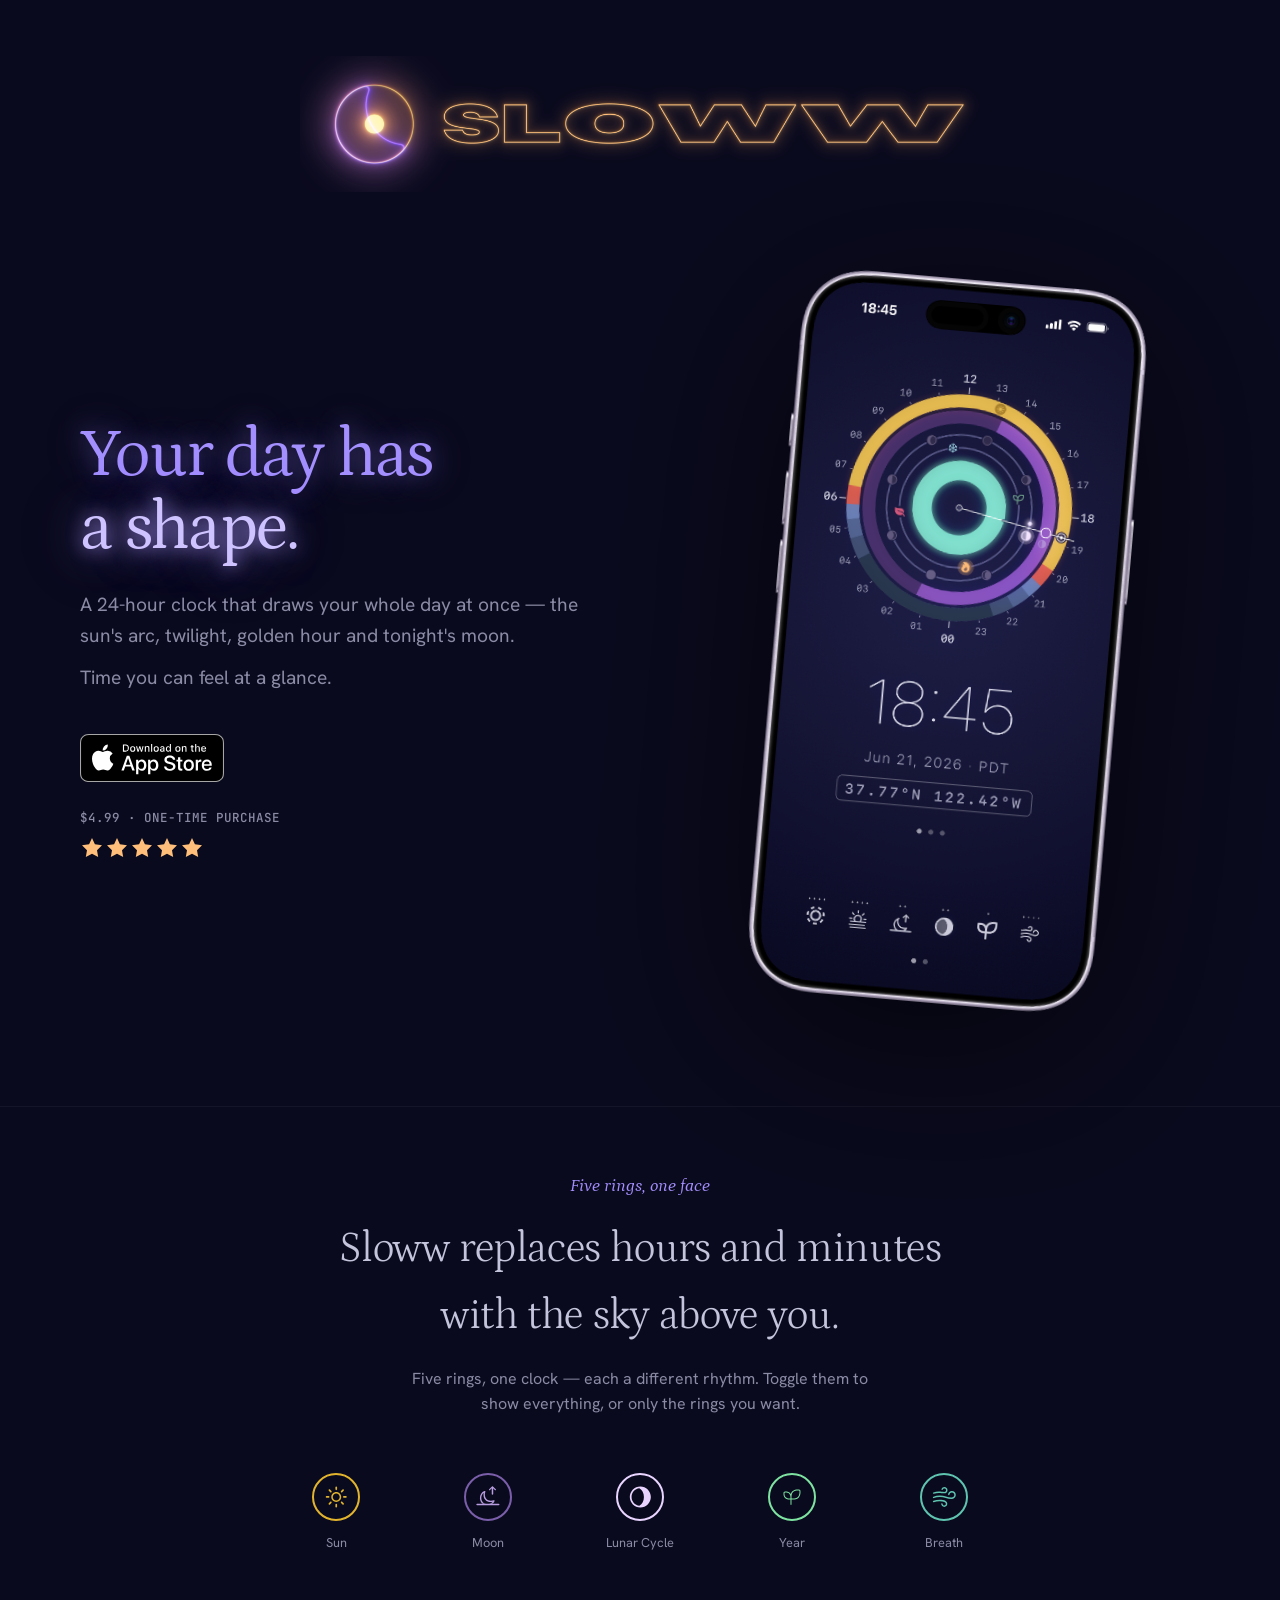
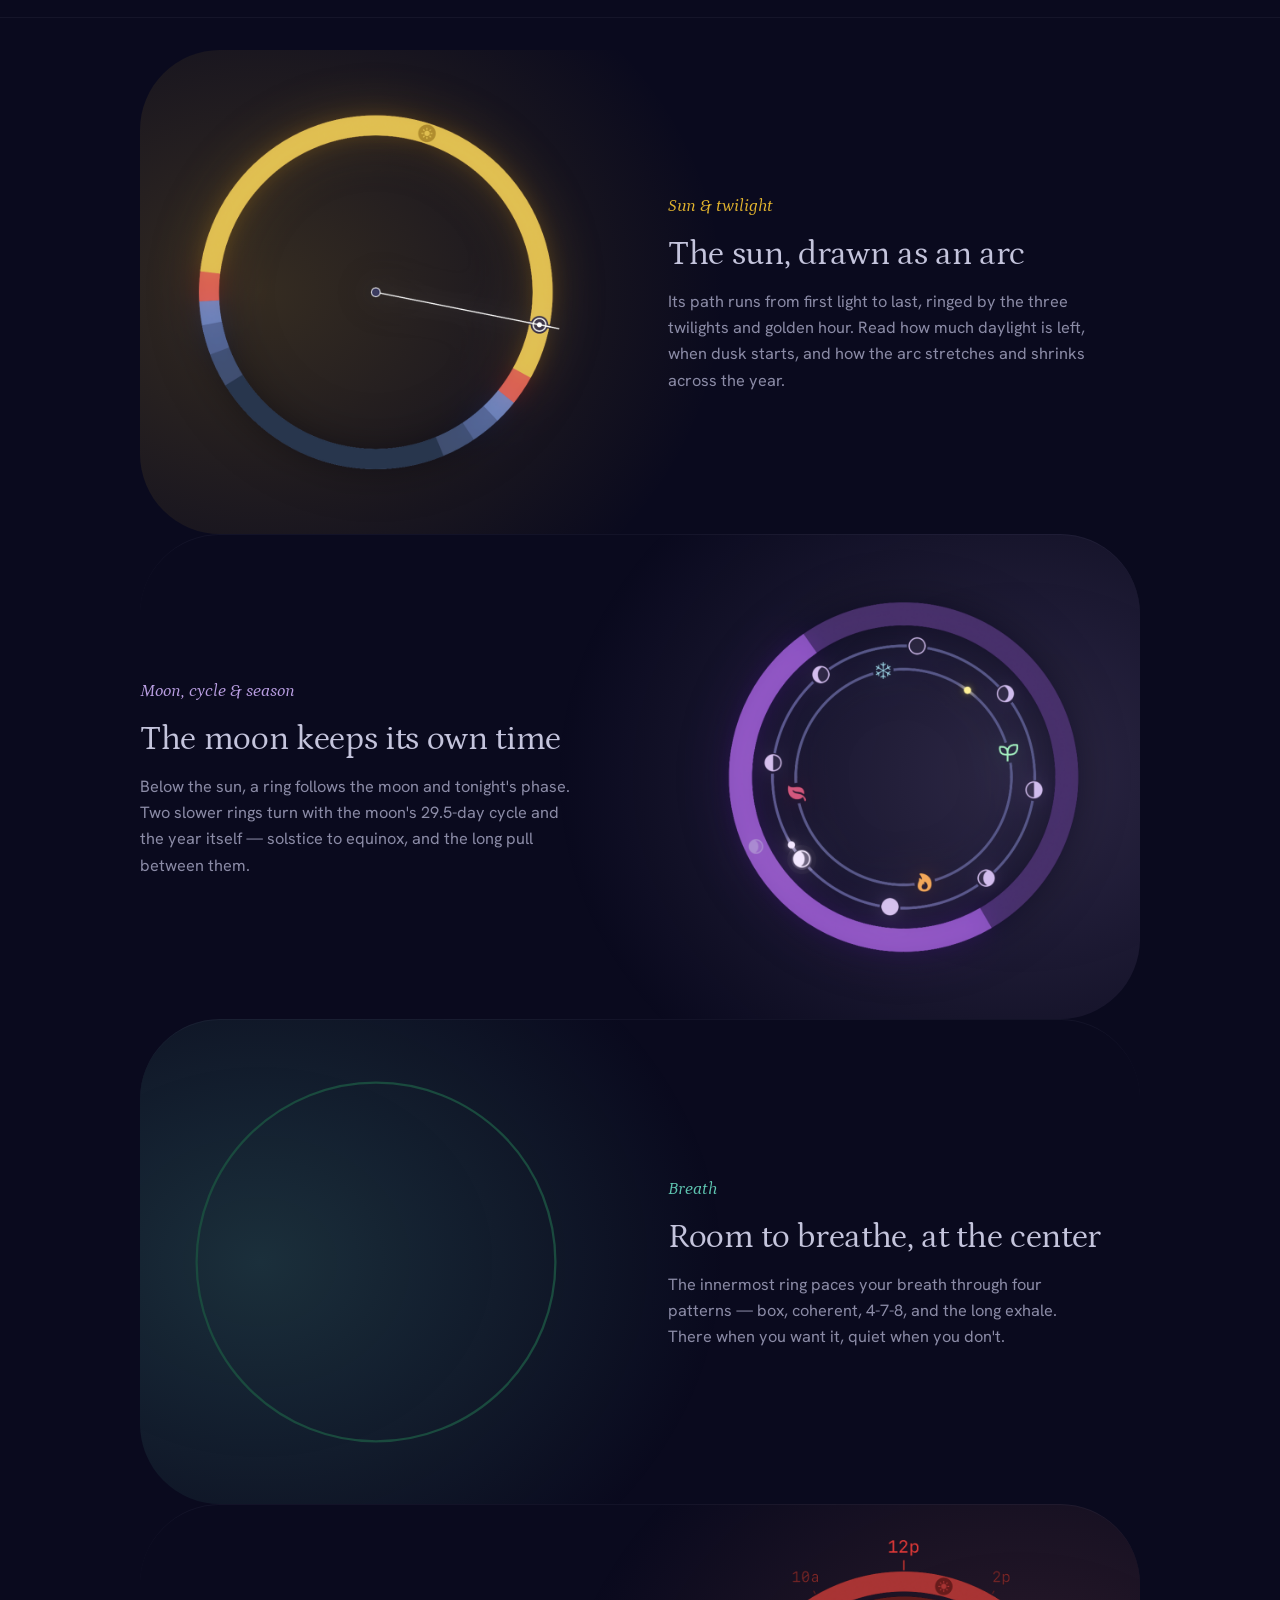
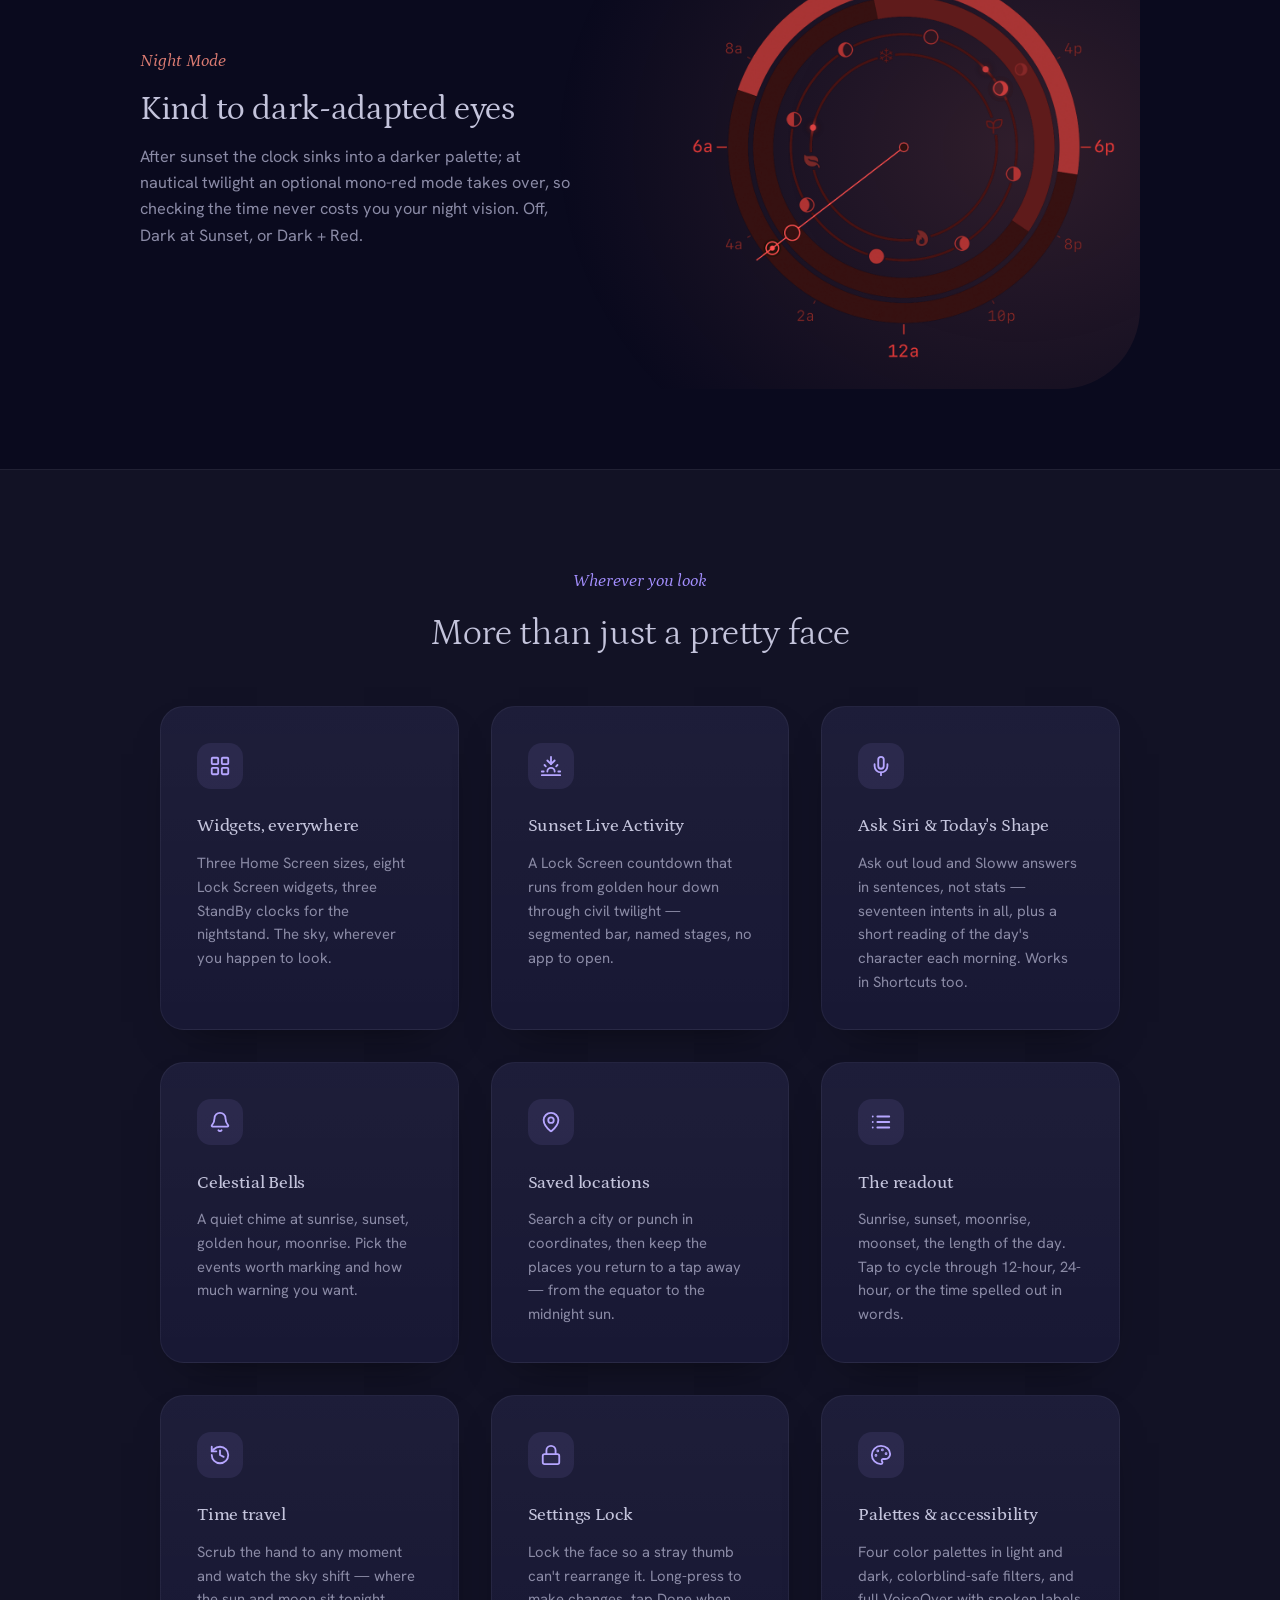
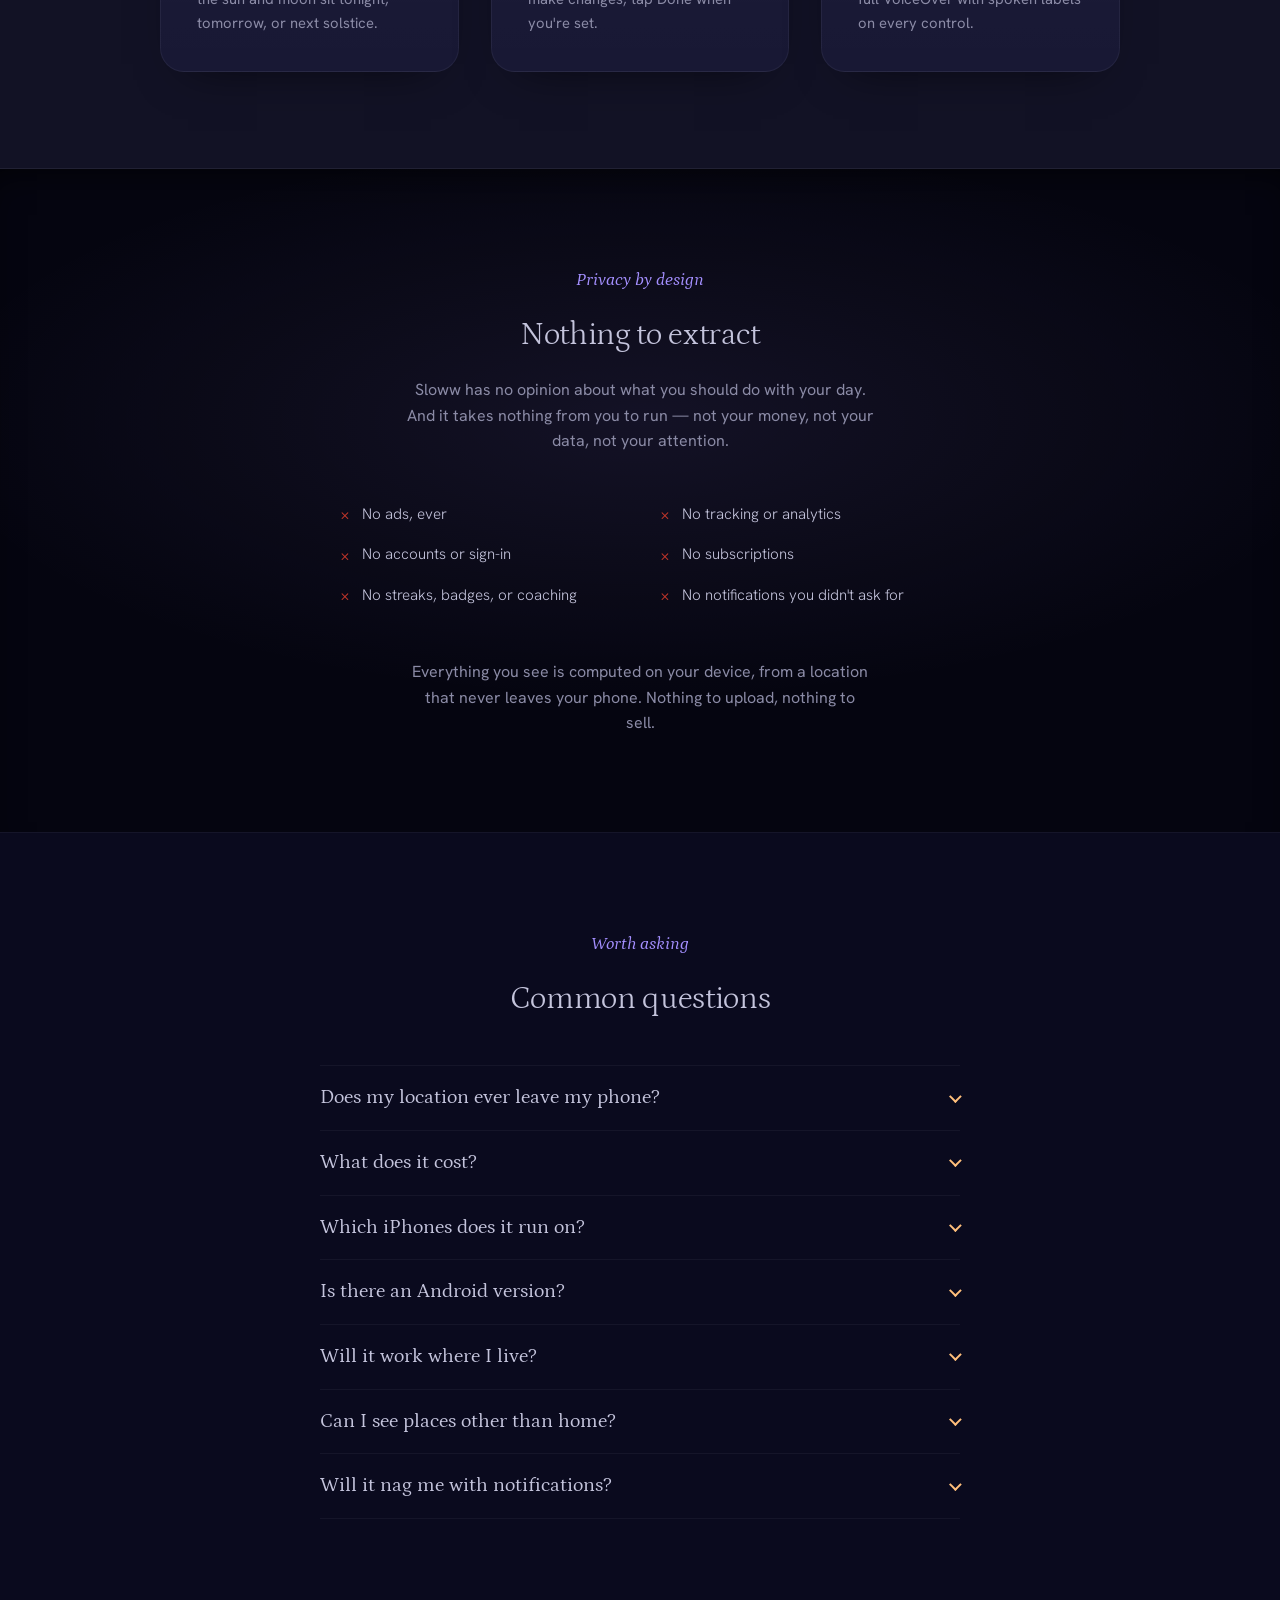
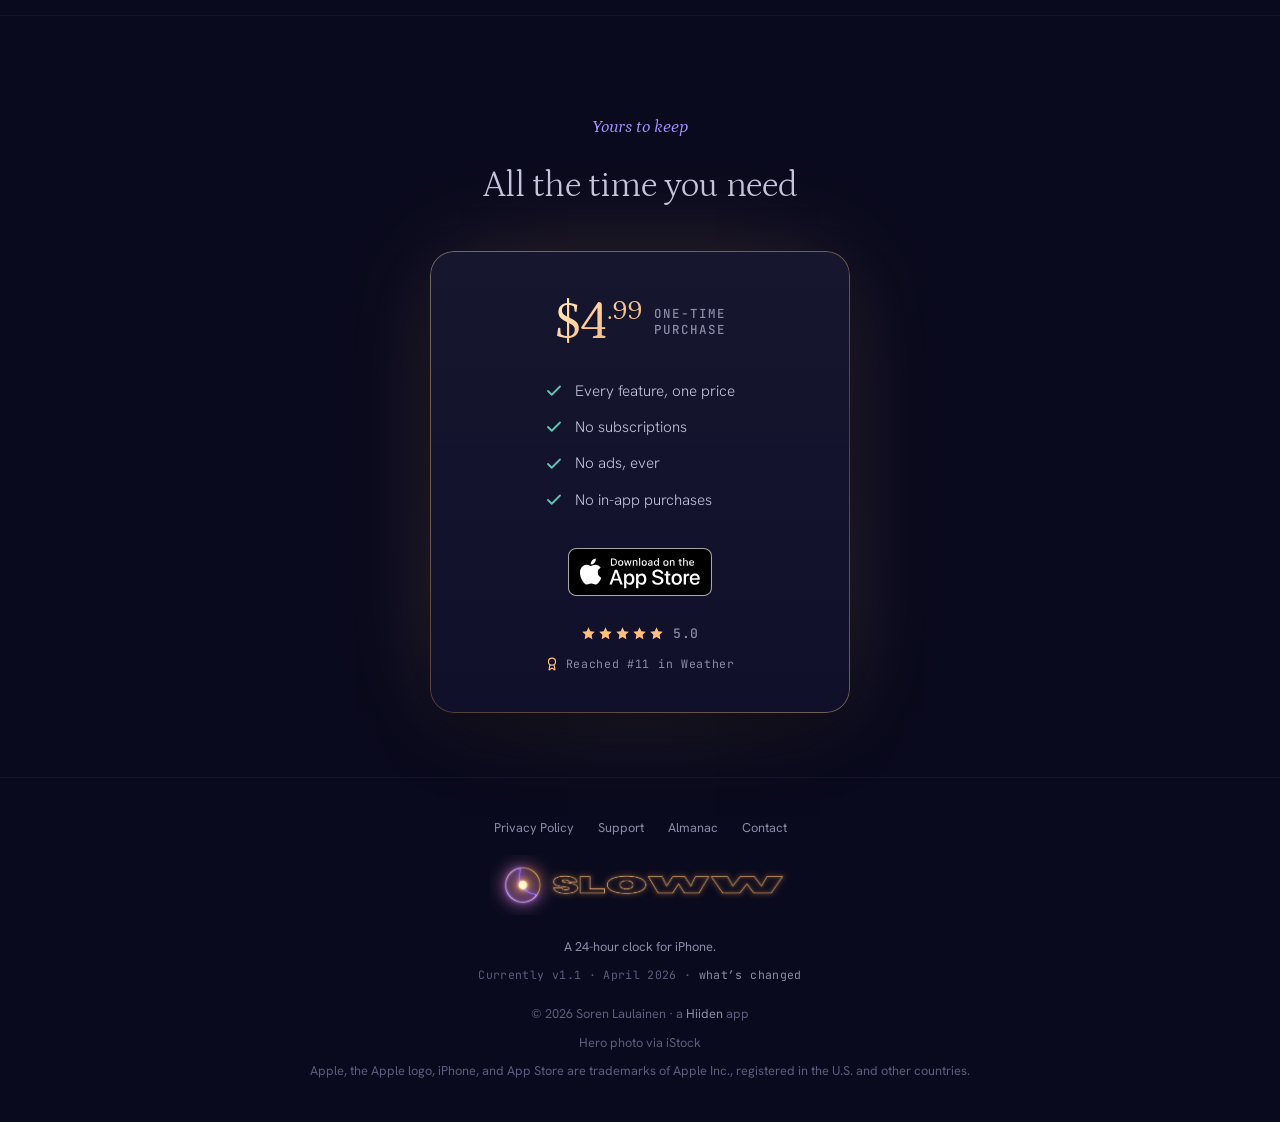
==== commit 9bdd071e: "Hero: break "a shape." onto its own line with a brighter glow bloom Add a line break after "Your day" ====
--- a/index.html
+++ b/index.html
@@ -62,7 +62,7 @@
     <img src="images/sloww-lockup.png" alt="Sloww" class="hero-lockup">
     <div class="hero-inner">
       <div class="hero-copy">
-        <h1>Your day has a shape</h1>
+        <h1>Your day has<br><span class="h1-accent">a shape.</span></h1>
         <p>A 24-hour clock that draws your whole day at once &mdash; the sun's arc, twilight, golden hour and tonight's moon.</p>
         <p>Time you can feel at a glance.</p>
 
--- a/css/style.css
+++ b/css/style.css
@@ -190,6 +190,15 @@
   text-shadow: 0 0 24px rgba(164, 143, 255, 0.45), 0 0 48px rgba(164, 143, 255, 0.25);
 }
 
+/* The payoff line blooms brighter than the setup — lighter periwinkle + warmer glow */
+.h1-accent {
+  color: #cfc3ff;
+  text-shadow:
+    0 0 18px rgba(176, 158, 255, 0.85),
+    0 0 40px rgba(176, 158, 255, 0.60),
+    0 0 80px rgba(164, 143, 255, 0.35);
+}
+
 .hero-copy > p {
   font-size: clamp(1rem, 2vw, 1.2rem);
   color: var(--fg-dim);
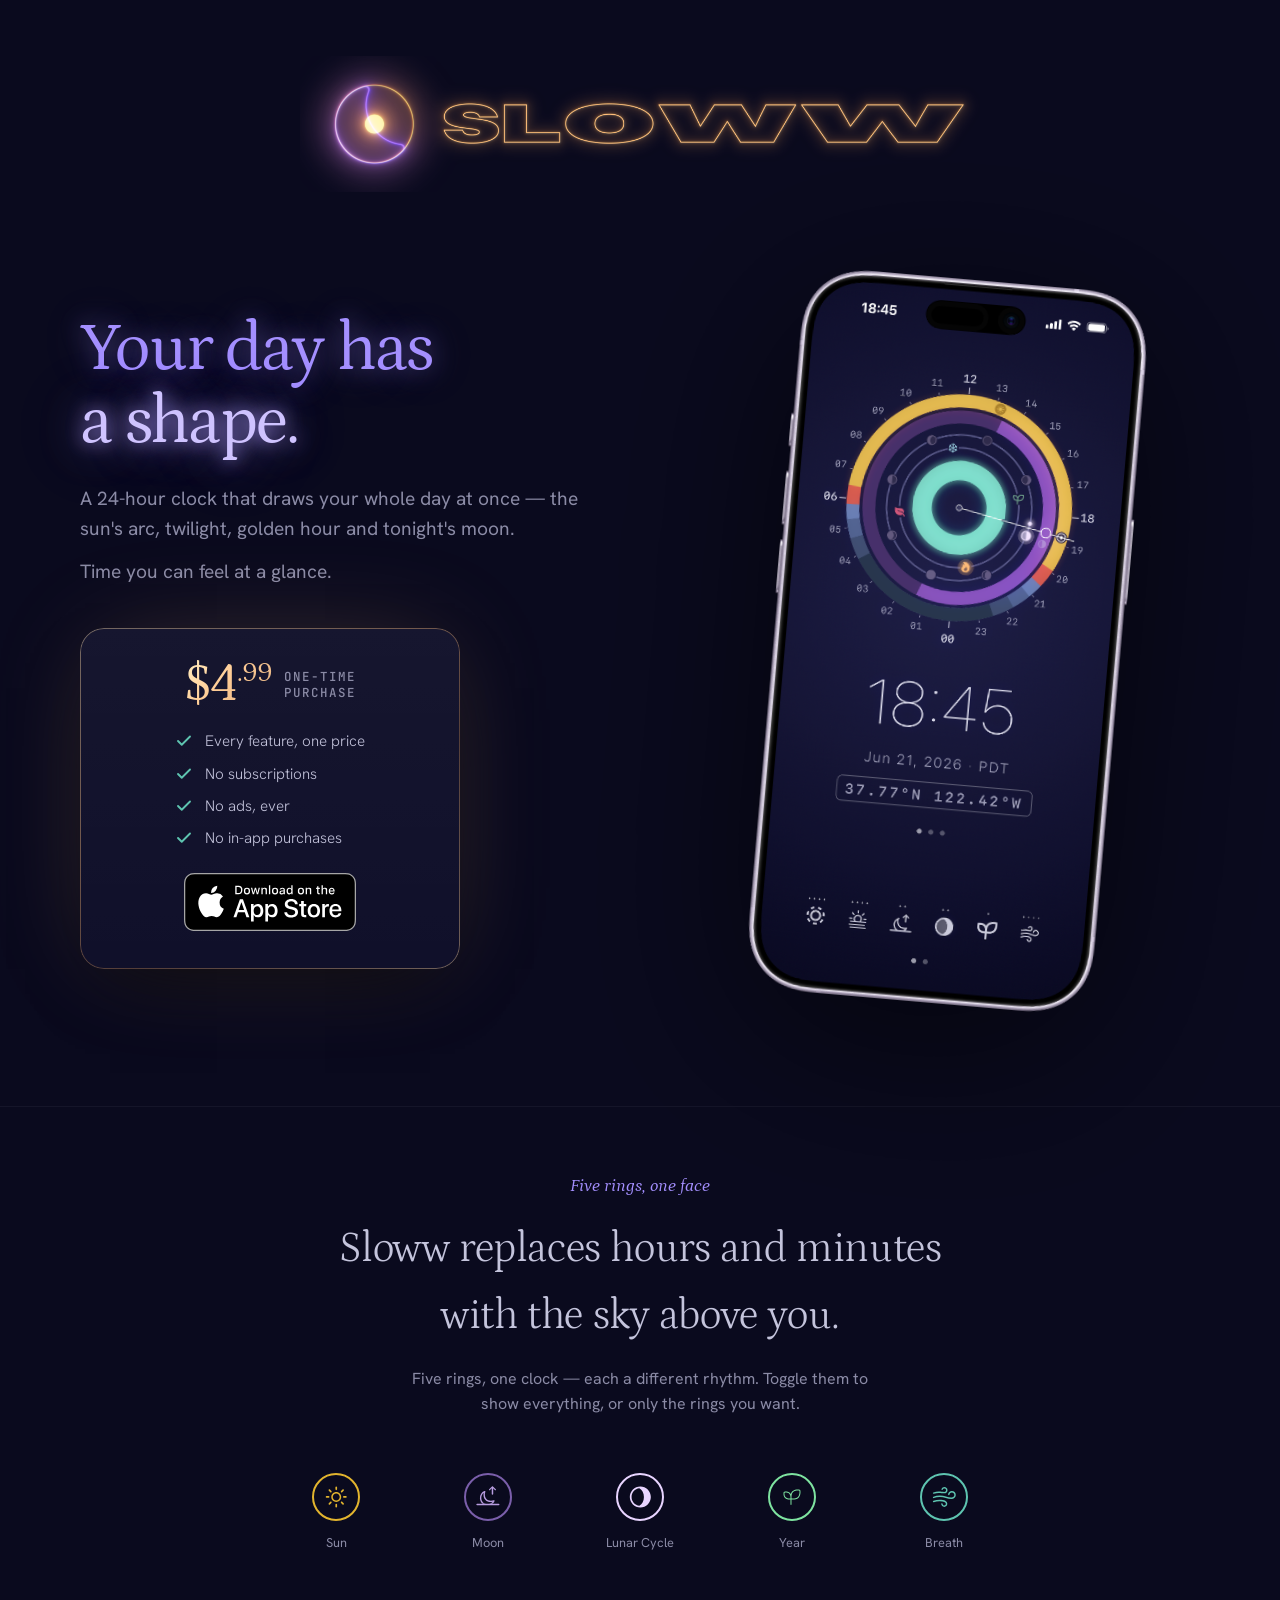
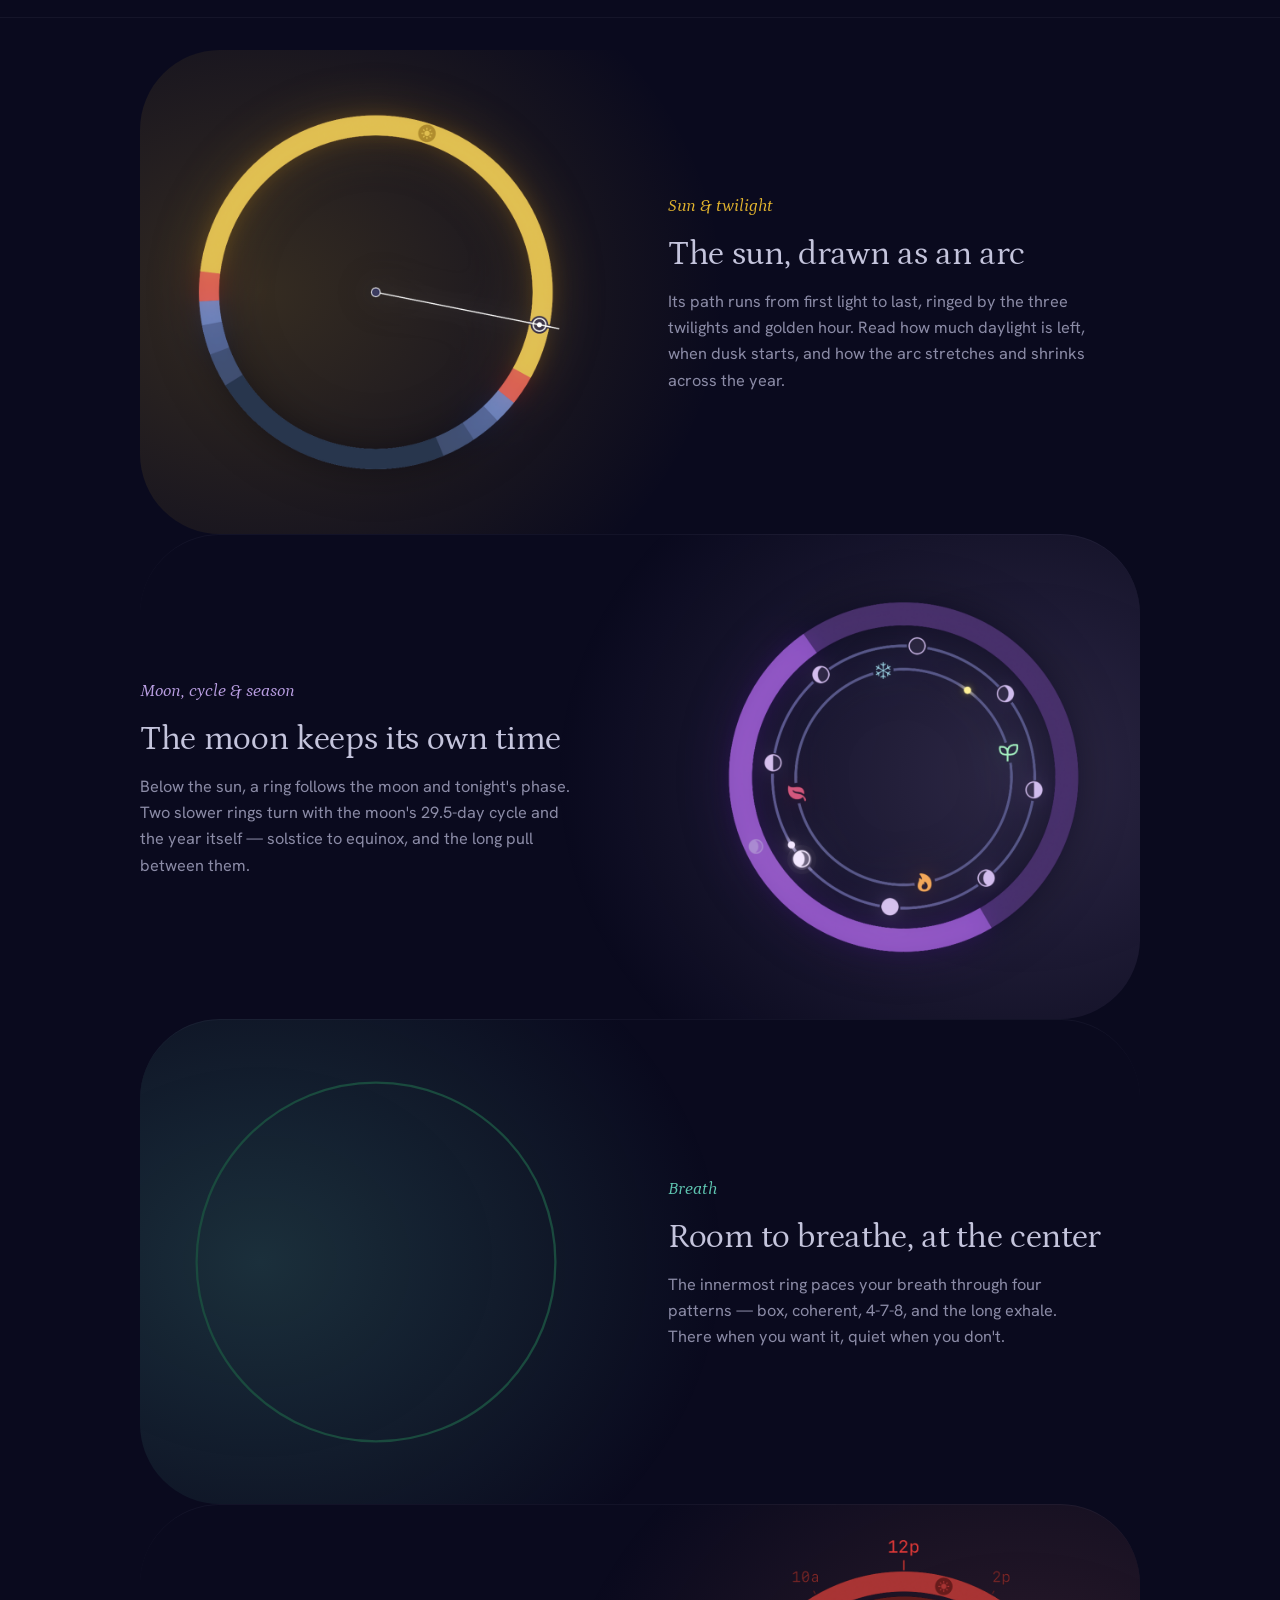
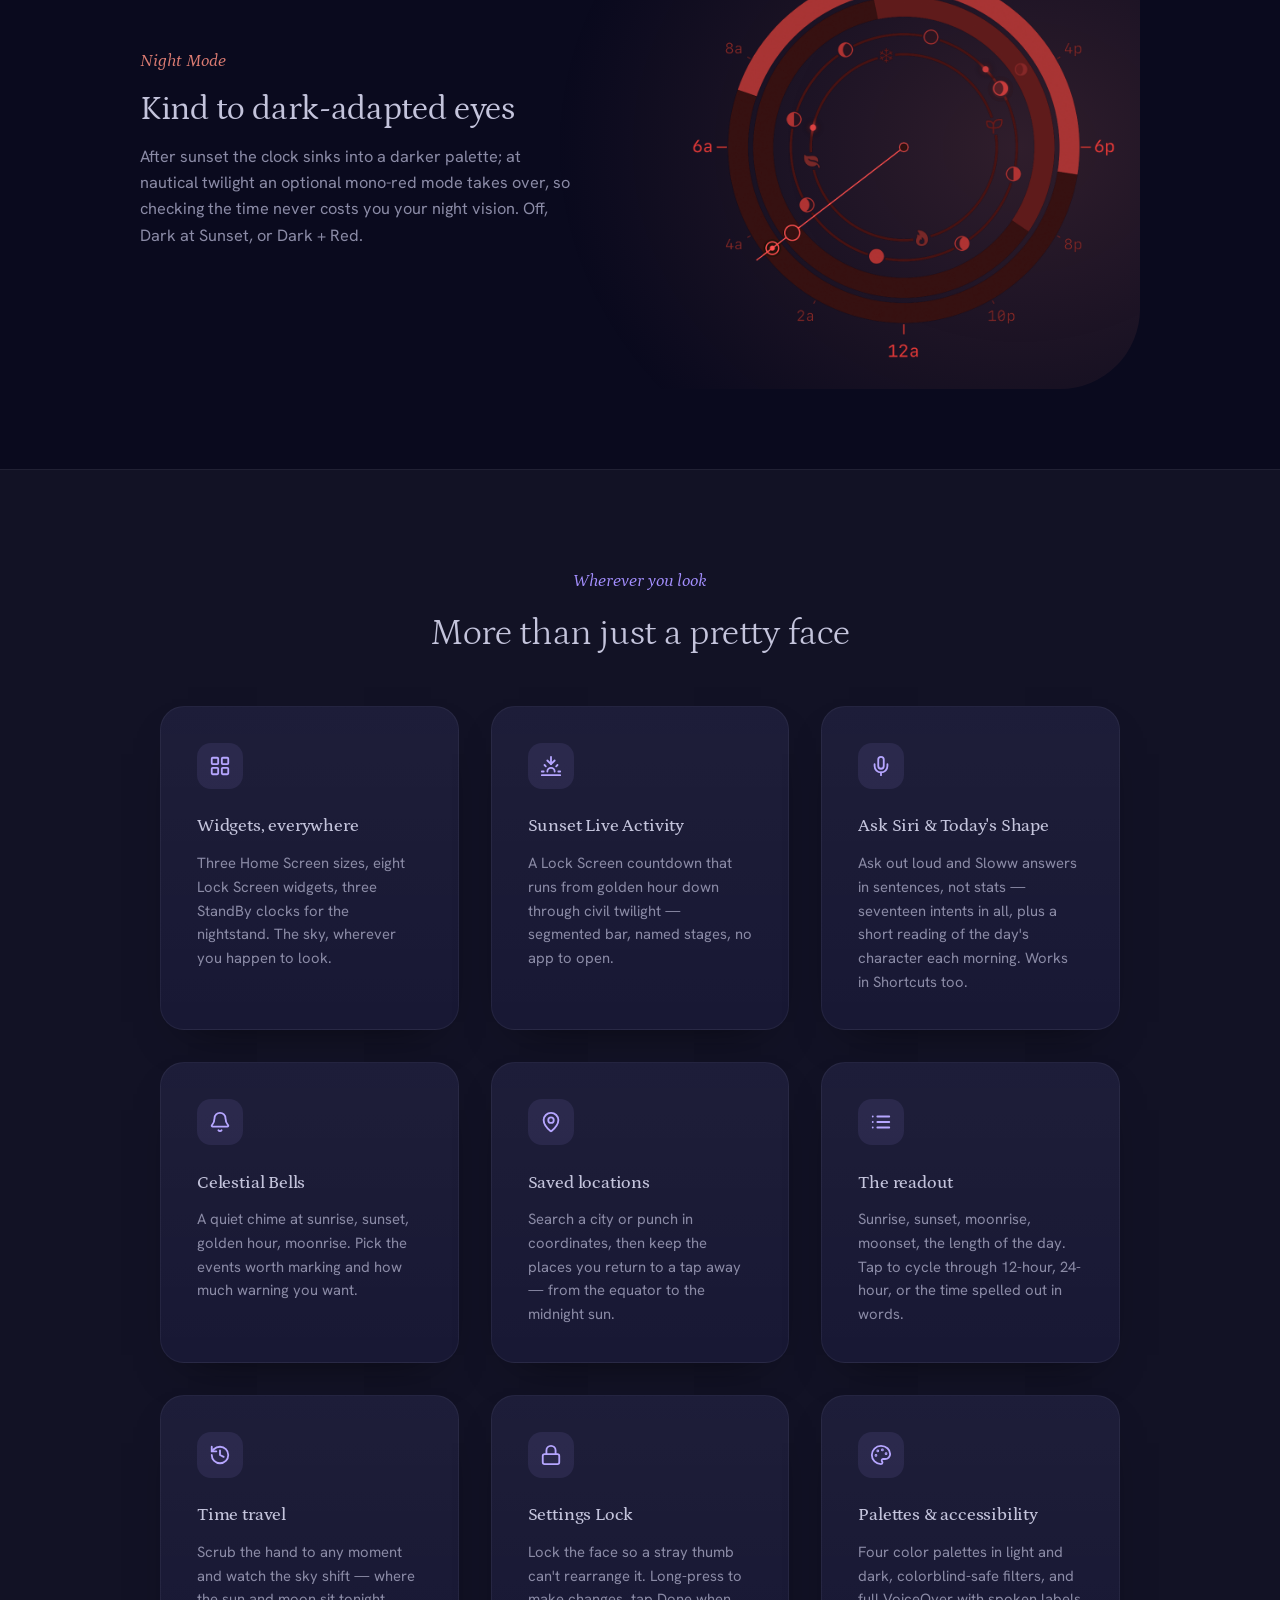
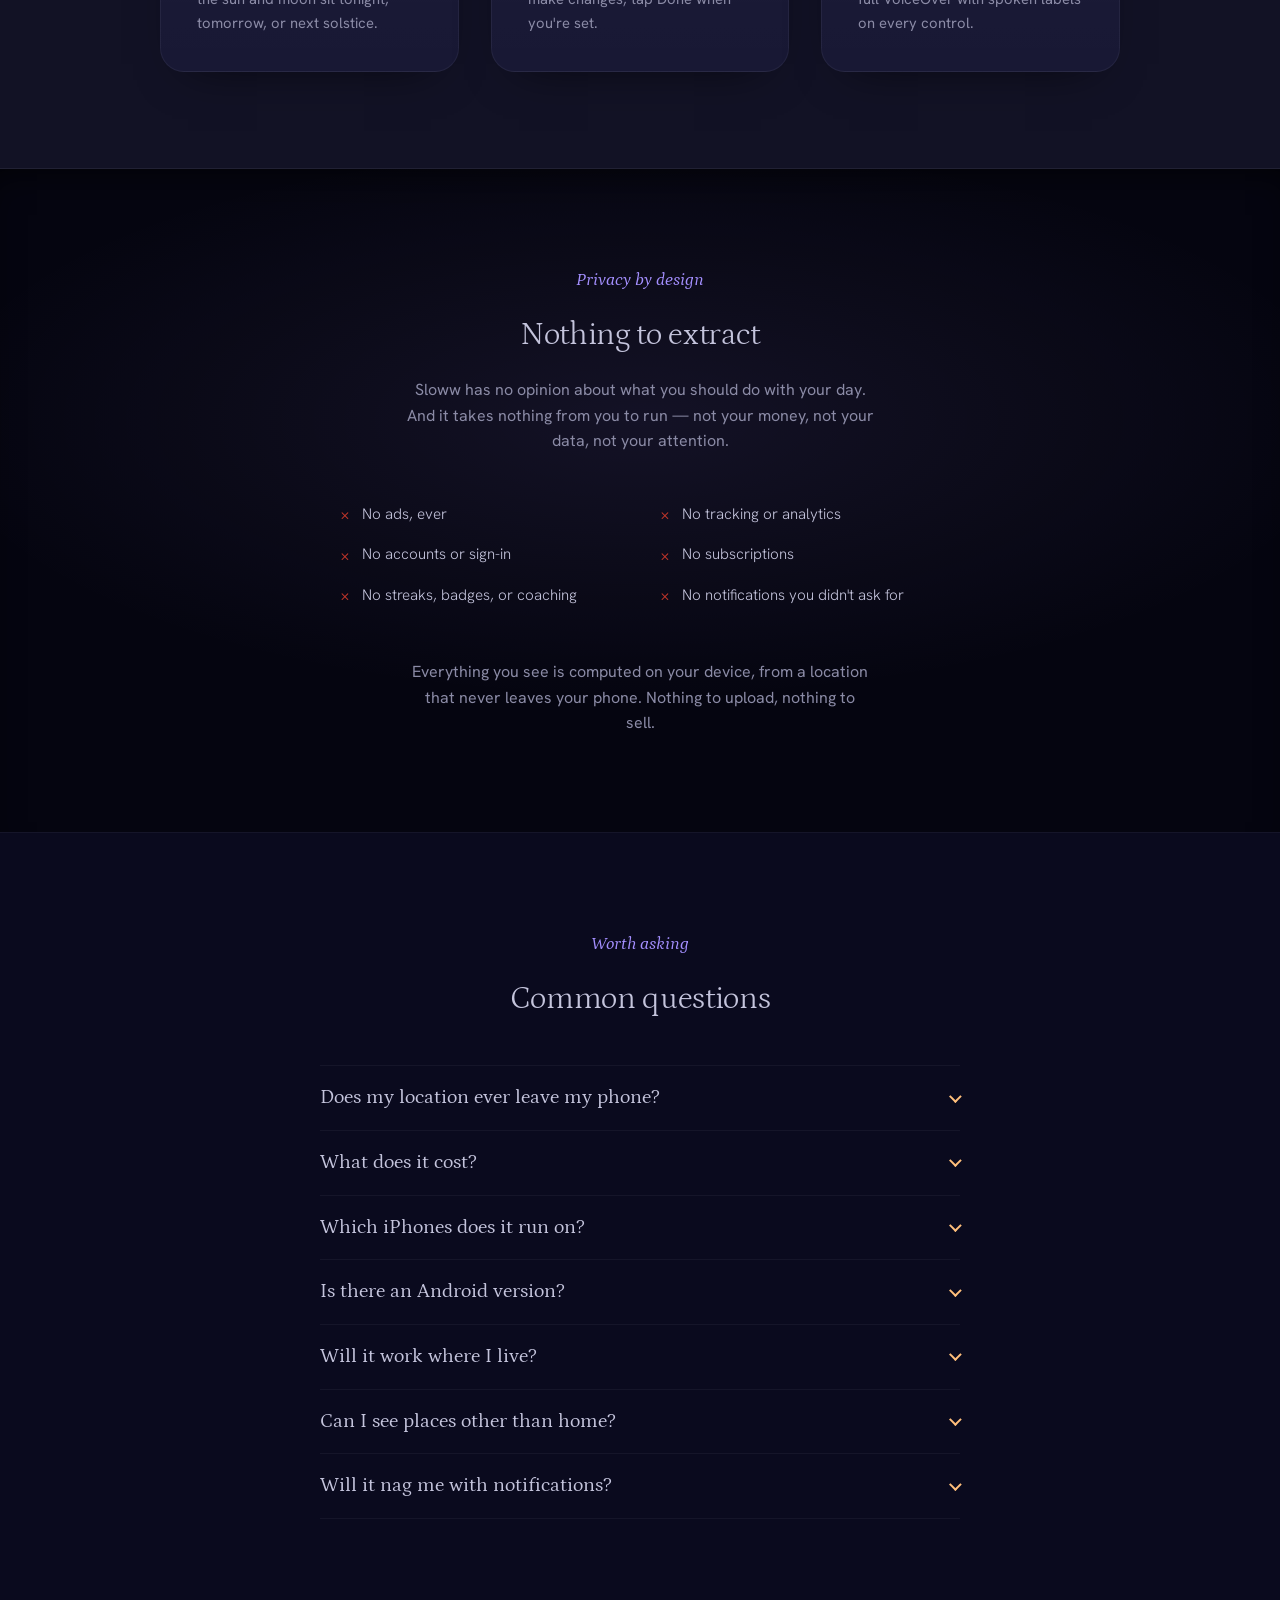
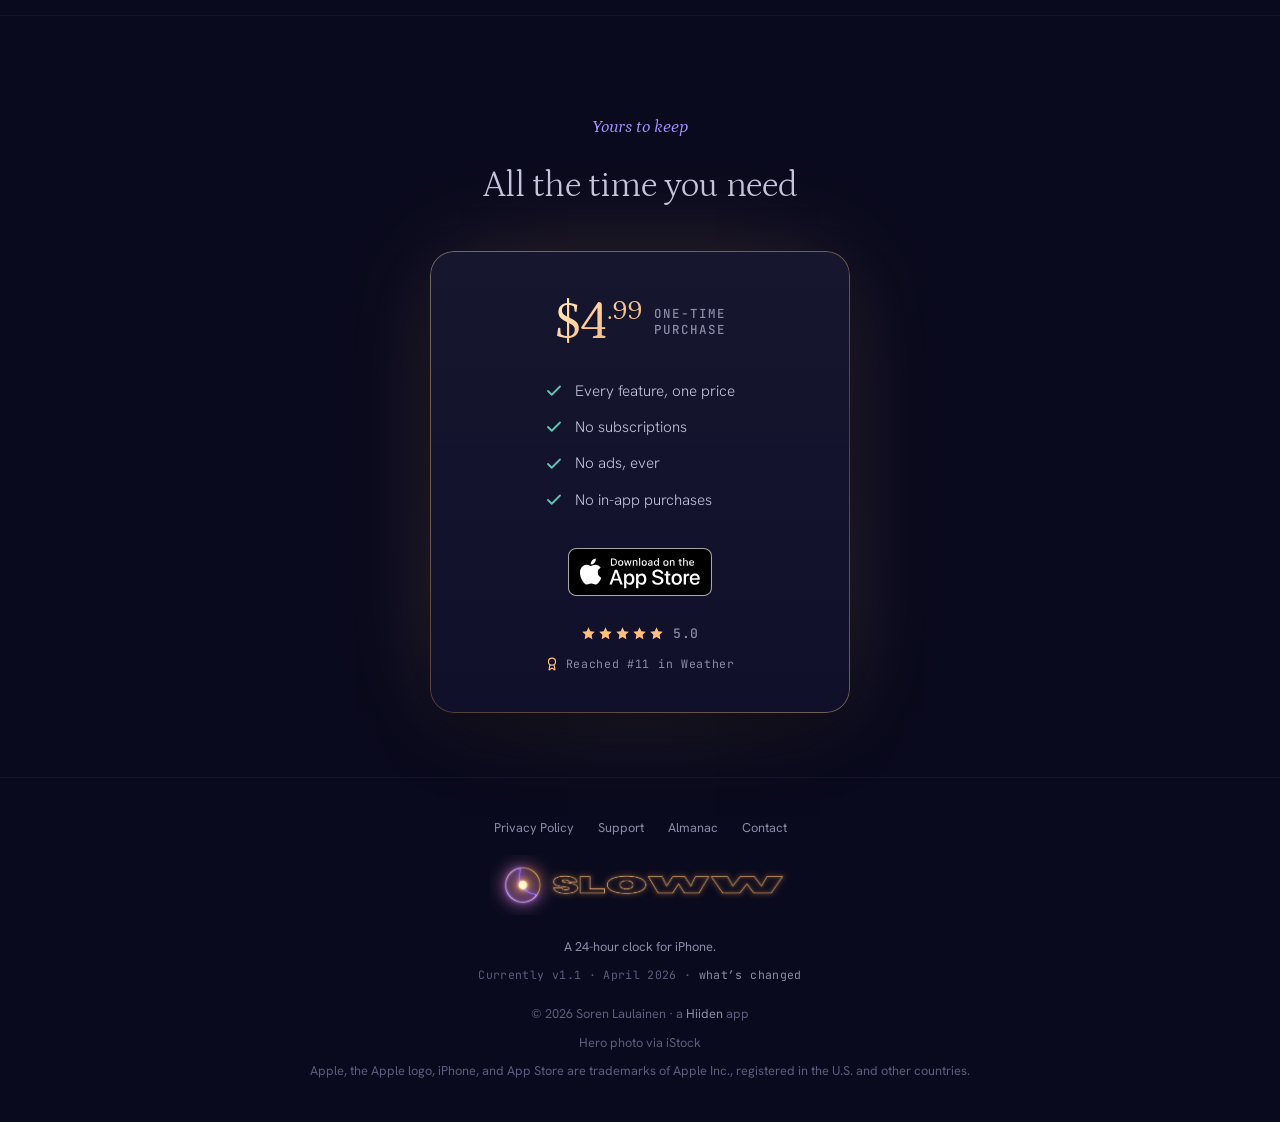
==== commit c2b35c2b: "Hero: add a compact pricing card as the primary CTA Replace the weaker app-store-badge + price/stars" ====
--- a/index.html
+++ b/index.html
@@ -66,21 +66,20 @@
         <p>A 24-hour clock that draws your whole day at once &mdash; the sun's arc, twilight, golden hour and tonight's moon.</p>
         <p>Time you can feel at a glance.</p>
 
-        <a href="https://apps.apple.com/app/id6759274049" class="app-store-badge">
-          <img src="images/app-store-badge.svg" alt="Download on the App Store">
-        </a>
-
-        <div class="hero-meta">
-          <p class="hero-price">$4.99 &middot; one-time purchase</p>
-          <p class="hero-proof" aria-label="Rated 5 out of 5 stars on the App Store">
-            <span class="hero-stars" aria-hidden="true">
-              <svg viewBox="0 0 24 24" fill="currentColor"><path d="M12 2l2.9 6.26L22 9.27l-5 4.87 1.18 6.88L12 17.77l-6.18 3.25L7 14.14 2 9.27l7.1-1.01z"/></svg>
-              <svg viewBox="0 0 24 24" fill="currentColor"><path d="M12 2l2.9 6.26L22 9.27l-5 4.87 1.18 6.88L12 17.77l-6.18 3.25L7 14.14 2 9.27l7.1-1.01z"/></svg>
-              <svg viewBox="0 0 24 24" fill="currentColor"><path d="M12 2l2.9 6.26L22 9.27l-5 4.87 1.18 6.88L12 17.77l-6.18 3.25L7 14.14 2 9.27l7.1-1.01z"/></svg>
-              <svg viewBox="0 0 24 24" fill="currentColor"><path d="M12 2l2.9 6.26L22 9.27l-5 4.87 1.18 6.88L12 17.77l-6.18 3.25L7 14.14 2 9.27l7.1-1.01z"/></svg>
-              <svg viewBox="0 0 24 24" fill="currentColor"><path d="M12 2l2.9 6.26L22 9.27l-5 4.87 1.18 6.88L12 17.77l-6.18 3.25L7 14.14 2 9.27l7.1-1.01z"/></svg>
-            </span>
-          </p>
+        <div class="pricing-card">
+          <div class="price">
+            <span class="price-amount">$4<span class="price-cents">.99</span></span>
+            <span class="price-meta">one-time<br>purchase</span>
+          </div>
+          <ul class="price-list">
+            <li><svg width="18" height="18" viewBox="0 0 24 24" fill="none" stroke="currentColor" stroke-width="2.5" stroke-linecap="round" stroke-linejoin="round"><path d="M20 6 9 17l-5-5"/></svg>Every feature, one price</li>
+            <li><svg width="18" height="18" viewBox="0 0 24 24" fill="none" stroke="currentColor" stroke-width="2.5" stroke-linecap="round" stroke-linejoin="round"><path d="M20 6 9 17l-5-5"/></svg>No subscriptions</li>
+            <li><svg width="18" height="18" viewBox="0 0 24 24" fill="none" stroke="currentColor" stroke-width="2.5" stroke-linecap="round" stroke-linejoin="round"><path d="M20 6 9 17l-5-5"/></svg>No ads, ever</li>
+            <li><svg width="18" height="18" viewBox="0 0 24 24" fill="none" stroke="currentColor" stroke-width="2.5" stroke-linecap="round" stroke-linejoin="round"><path d="M20 6 9 17l-5-5"/></svg>No in-app purchases</li>
+          </ul>
+          <a href="https://apps.apple.com/app/id6759274049" class="app-store-badge">
+            <img src="images/app-store-badge.svg" alt="Download on the App Store">
+          </a>
         </div>
       </div>
 
--- a/css/style.css
+++ b/css/style.css
@@ -558,6 +558,30 @@
   z-index: 1;
   max-width: 420px;
   margin: 0 auto;
+}
+
+/* Compact variant duplicated into the hero: ~80% scale, centered badge, no social proof */
+.hero-copy .pricing-card {
+  margin: 2.25rem 0 0;
+  max-width: 380px;
+  padding: 1.85rem 2rem 1.95rem;
+  text-align: center;
+}
+
+.hero-copy .pricing-card .price {
+  margin-bottom: 1.1rem;
+}
+
+.hero-copy .pricing-card .price-list {
+  gap: 0.5rem;
+  margin-bottom: 1.4rem;
+}
+
+.hero-copy .pricing-card .app-store-badge img {
+  height: 57.6px; /* +20% from the base 48px */
+}
+
+.pricing-card {
   padding: 2.75rem 2.5rem 2.5rem;
   border-radius: 24px;
   background: linear-gradient(180deg, rgba(255, 255, 255, 0.025), rgba(255, 255, 255, 0)), var(--bg-raised);
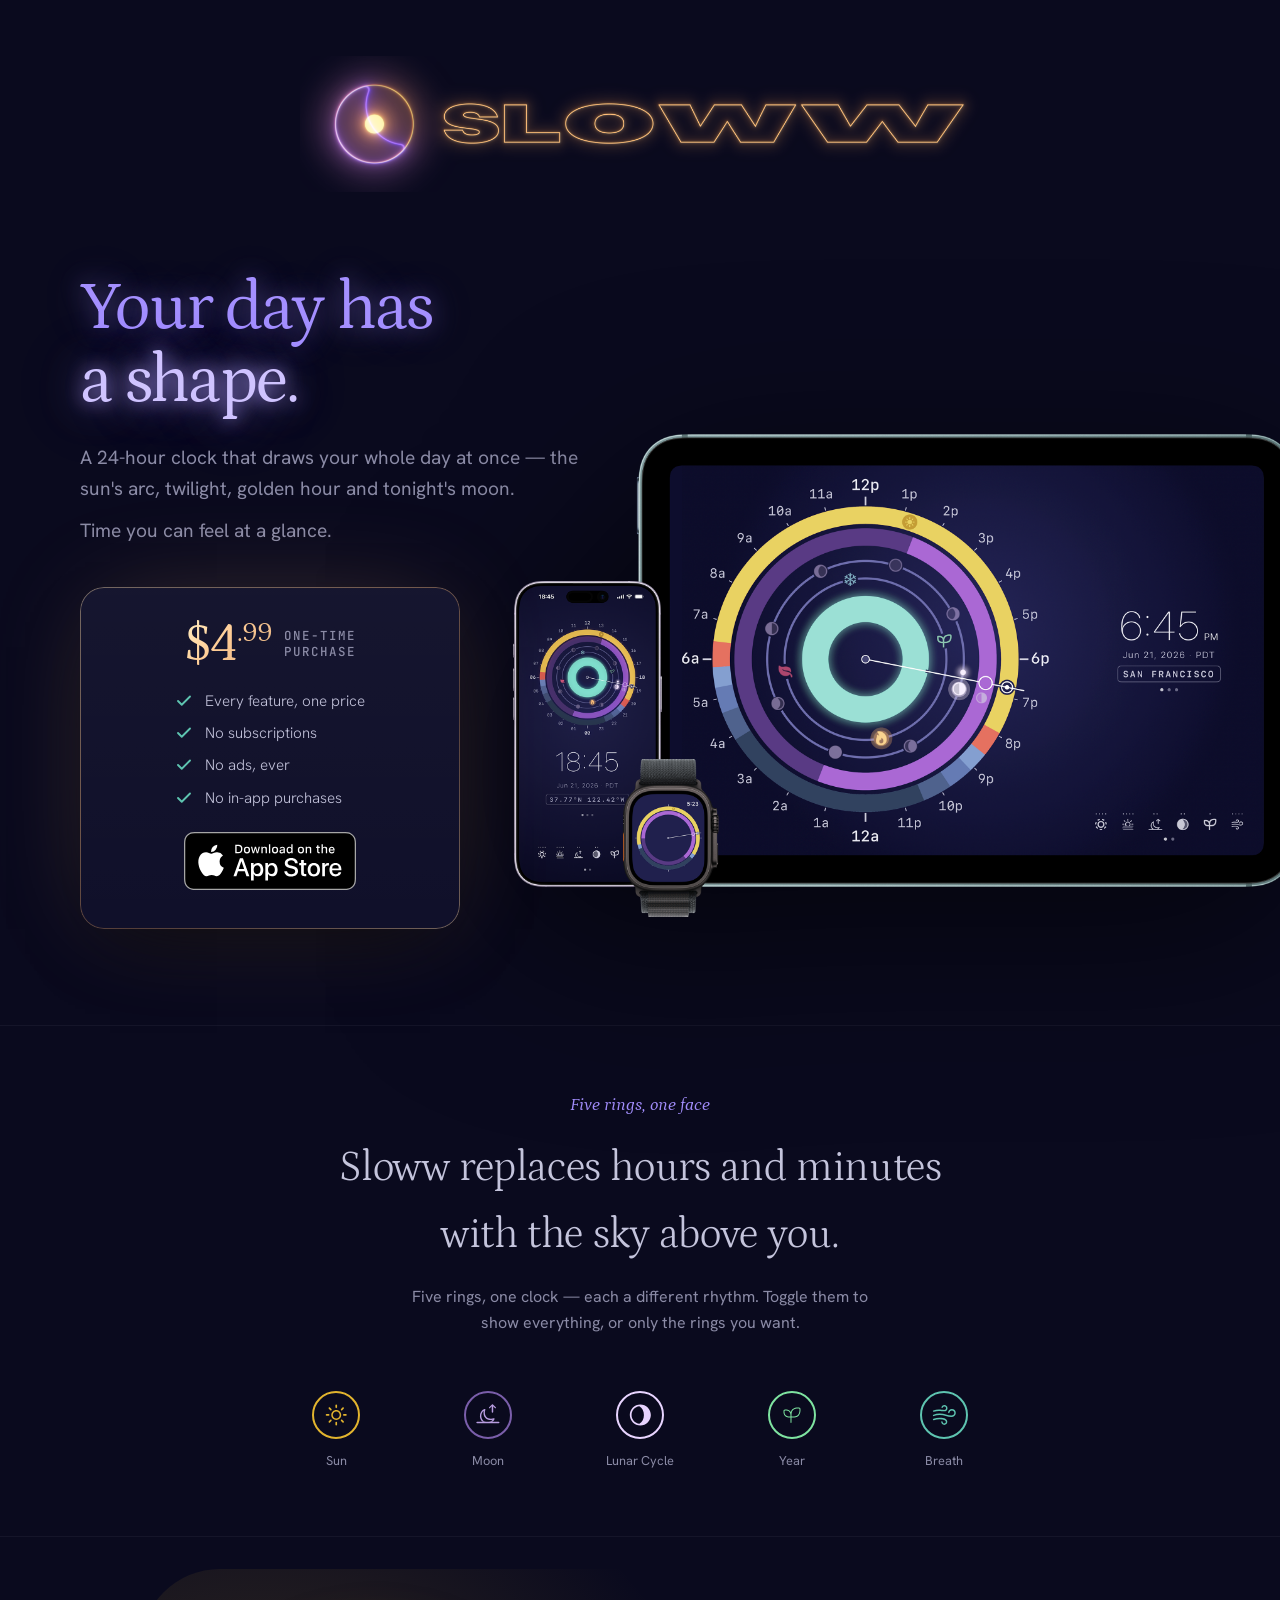
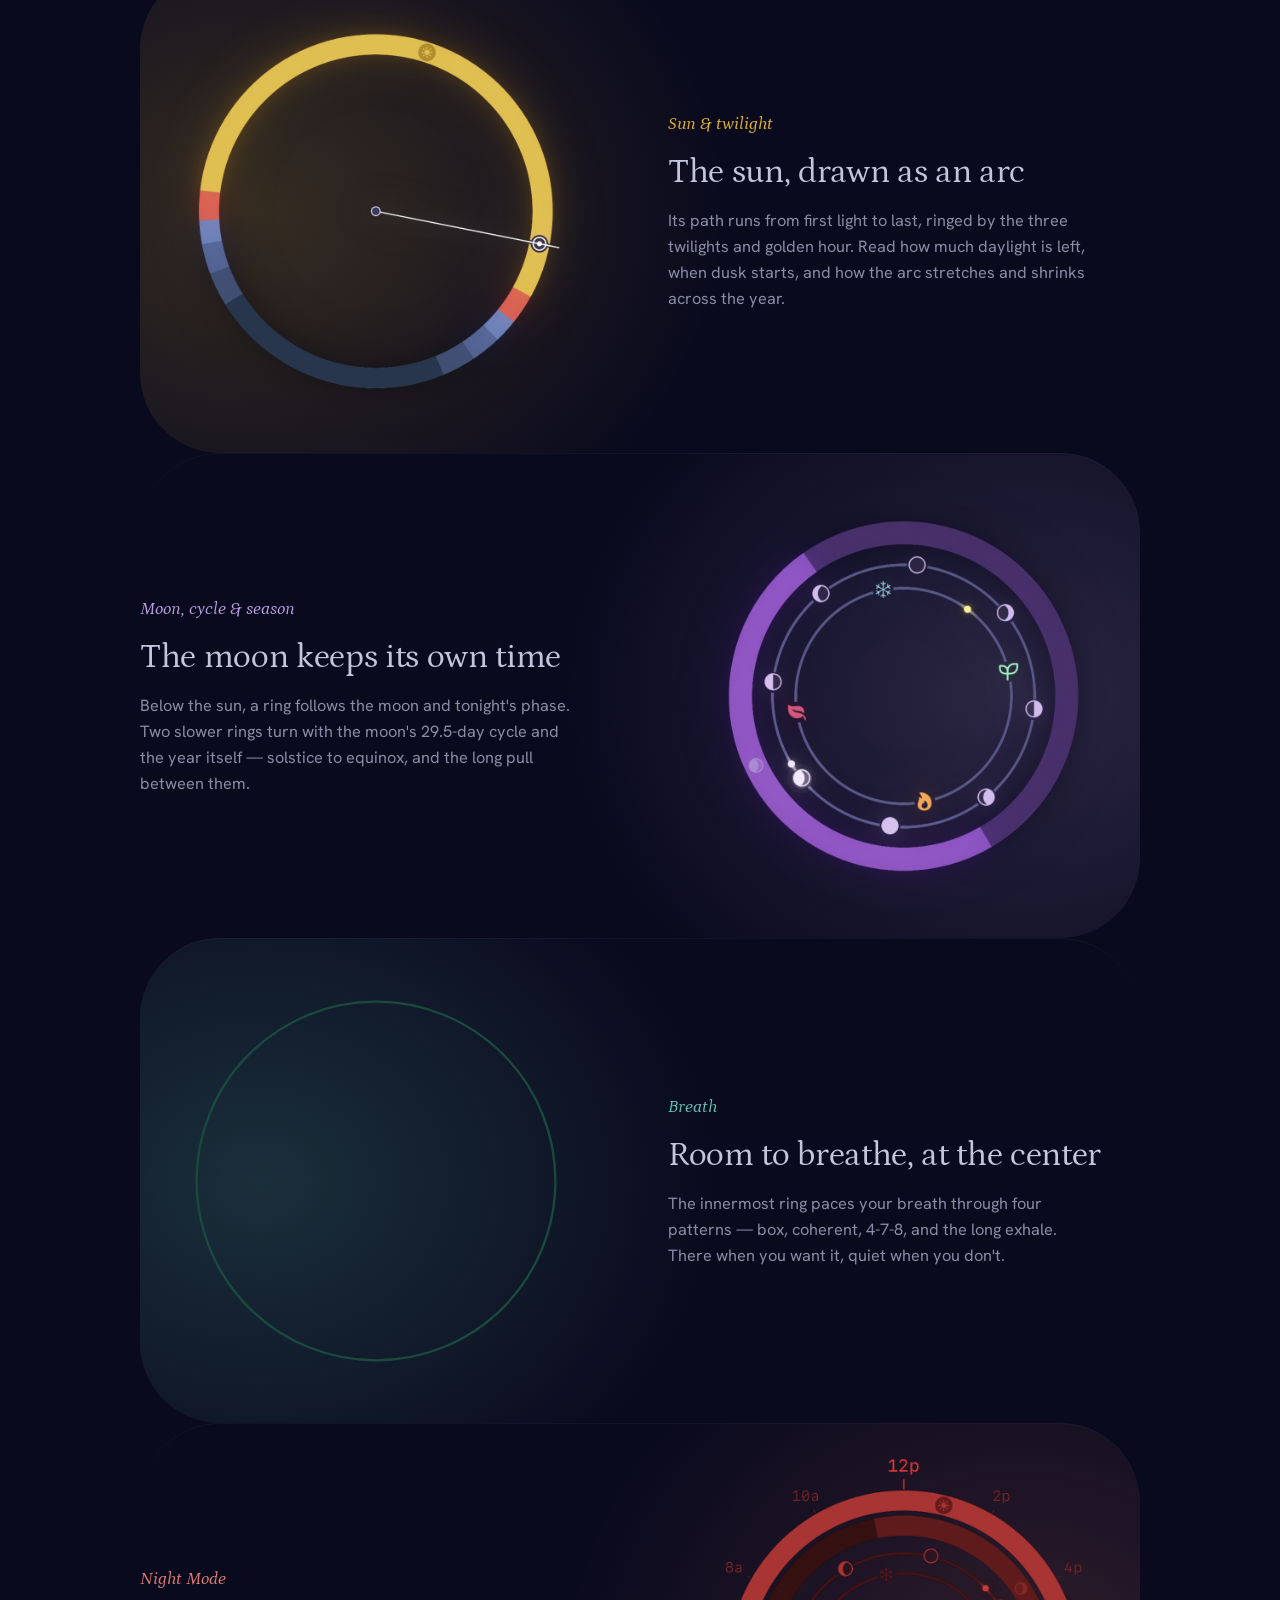
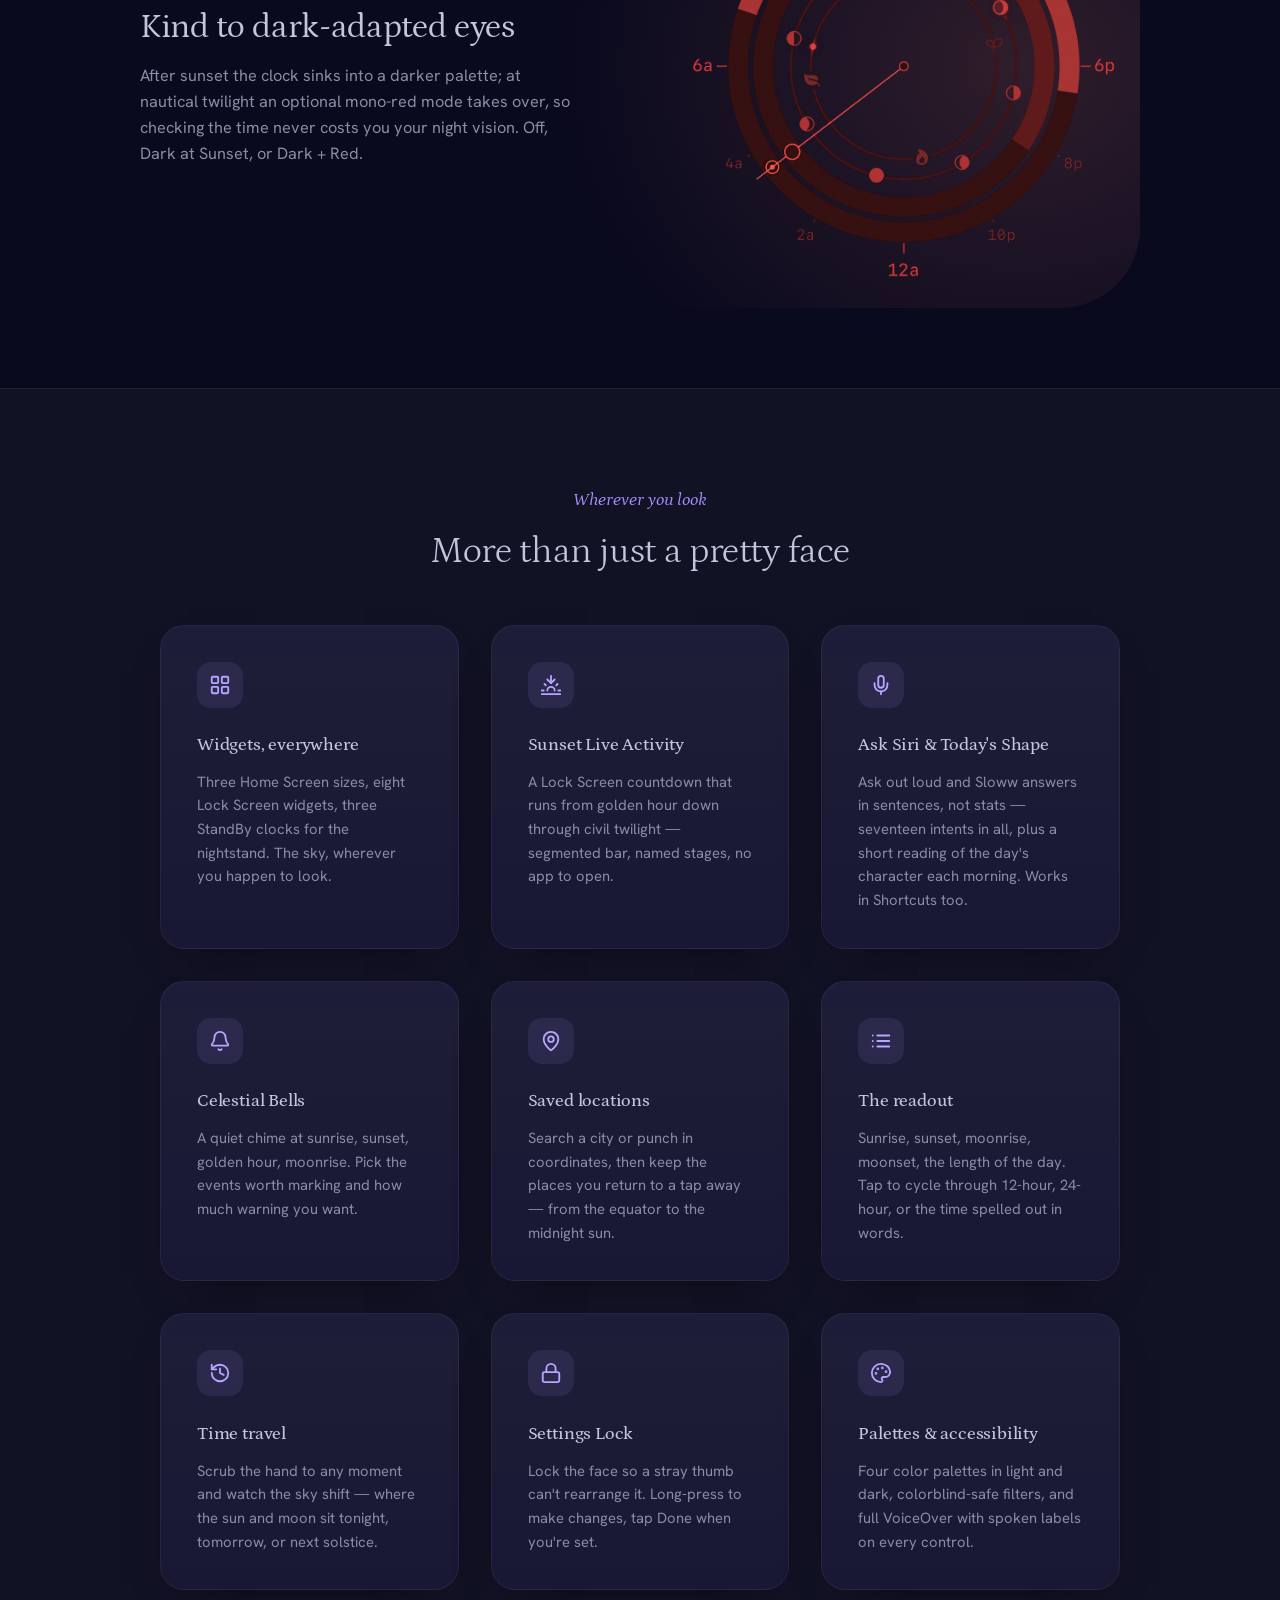
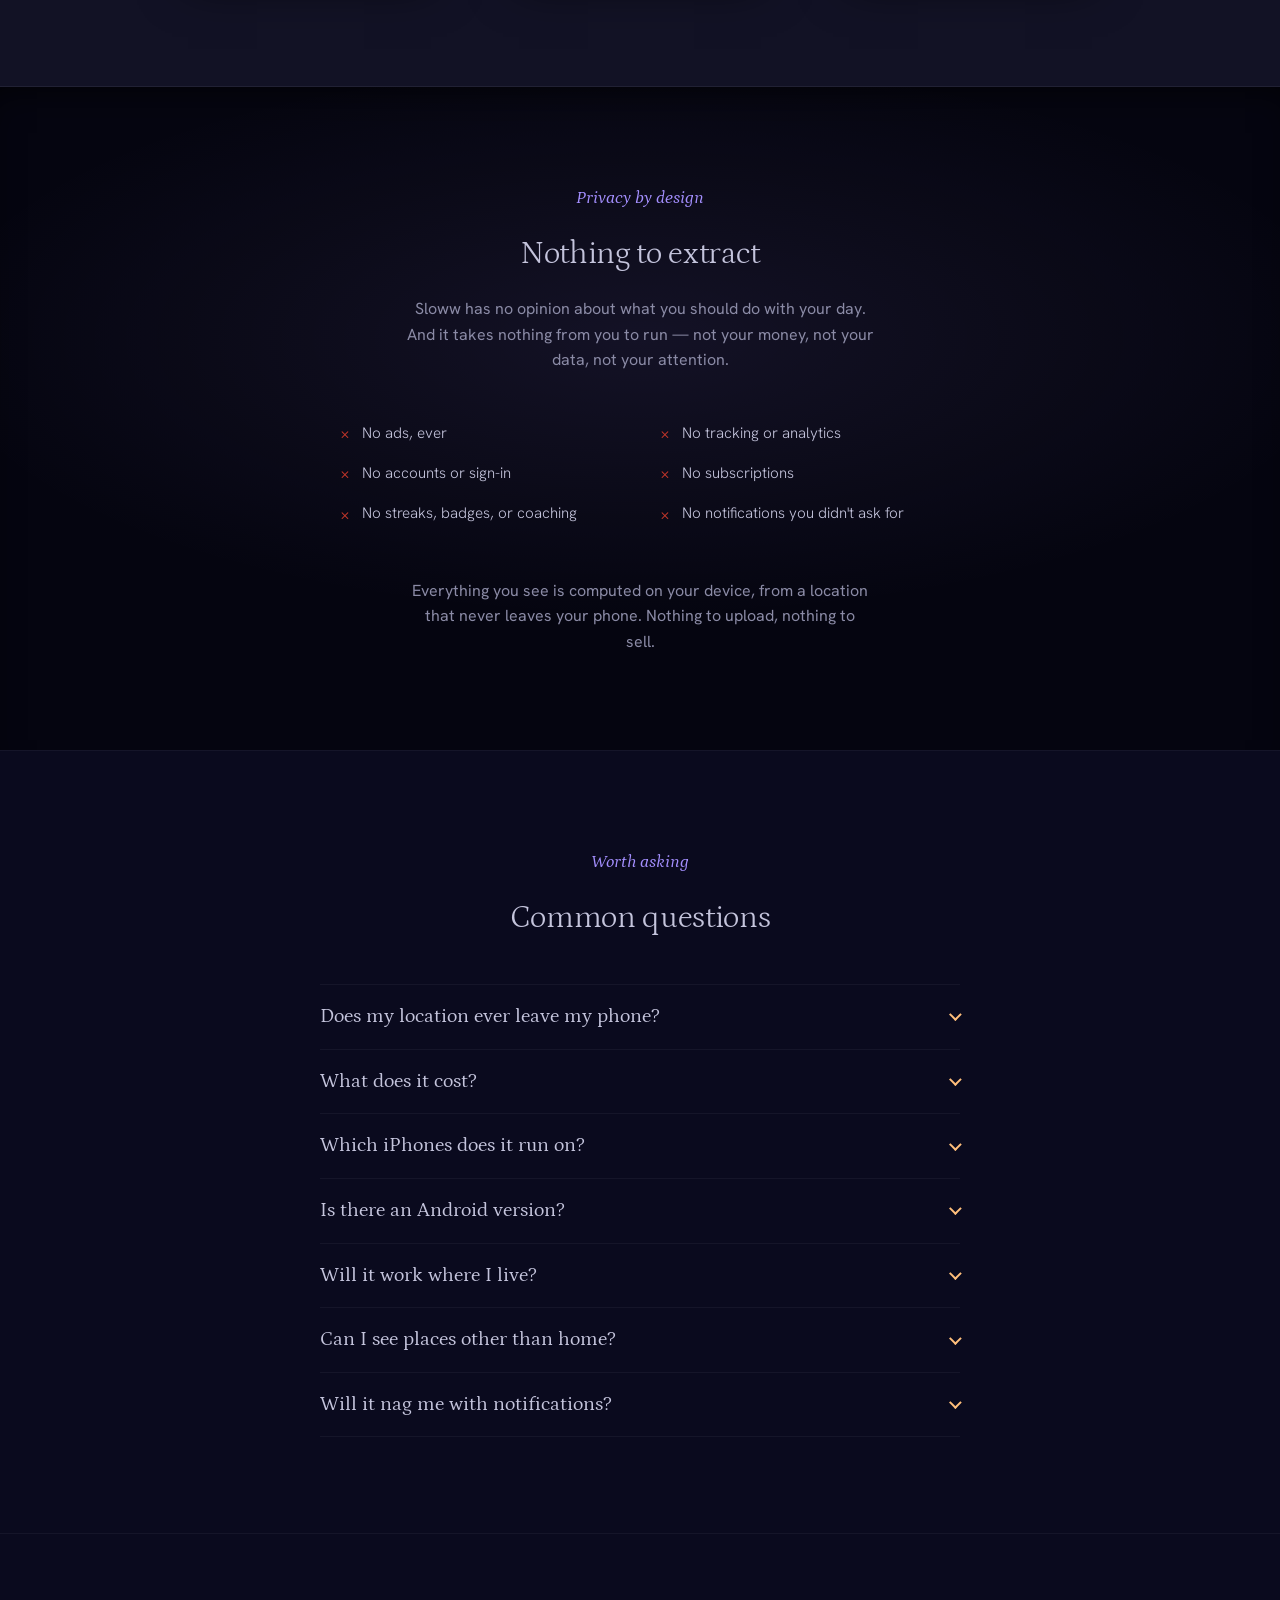
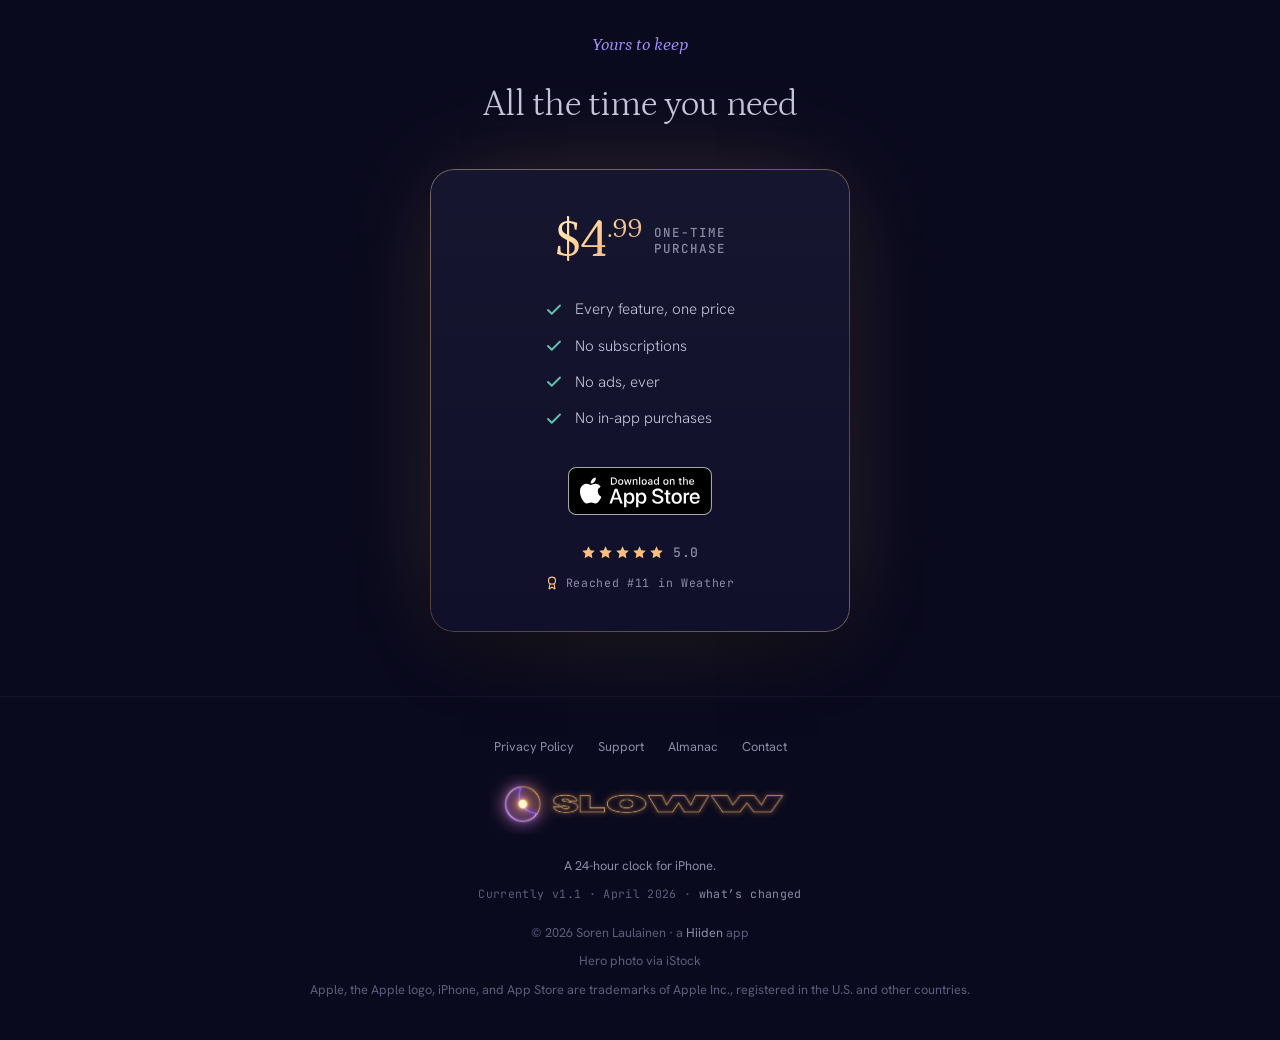
==== commit 49bd4307: "Hero: swap to device-family image with responsive sizing Replace the single-iPhone hero shot with th" ====
--- a/index.html
+++ b/index.html
@@ -84,7 +84,7 @@
       </div>
 
       <div class="hero-device">
-        <img src="images/iphone17-lavender-portrait_feature-depth.png" alt="Sloww running on iPhone" width="1350" height="2760">
+        <img src="images/family.png" alt="Sloww on iPad, iPhone, and Apple Watch" width="2500" height="1640">
       </div>
     </div>
   </section>
--- a/css/style.css
+++ b/css/style.css
@@ -140,6 +140,7 @@
   z-index: 1;
   width: 100%;
   max-width: 1120px;
+  container-type: inline-size;
   display: grid;
   grid-template-columns: 1.05fr 0.95fr;
   align-items: center;
@@ -155,14 +156,15 @@
 .hero-device {
   min-width: 0;
   display: flex;
-  justify-content: center;
+  align-items: center;
+  justify-content: flex-end;
 }
 
 .hero-device img {
   width: auto;
-  max-width: 100%;
-  max-height: min(82vh, 800px);
-  transform: rotate(5deg);
+  height: clamp(360px, 46cqw, 520px);
+  max-width: none;
+  transform: translate(6rem, 4.5rem);
   filter: drop-shadow(0 40px 90px rgba(0, 0, 0, 0.6));
 }
 
@@ -225,42 +227,6 @@
 .app-store-badge img {
   height: 48px;
   width: auto;
-}
-
-/* ── Hero price + social proof ── */
-.hero-meta {
-  margin-top: 1.15rem;
-}
-
-.hero-price {
-  font-family: var(--font-mono);
-  font-size: 0.78rem;
-  font-weight: 500;
-  letter-spacing: 0.08em;
-  text-transform: uppercase;
-  color: var(--fg-dim);
-  margin-bottom: 0.5rem;
-}
-
-.hero-proof {
-  font-family: var(--font-mono);
-  font-size: 0.82rem;
-  font-weight: 500;
-  letter-spacing: 0.04em;
-  color: var(--fg-dim);
-}
-
-.hero-stars {
-  display: inline-flex;
-  gap: 1px;
-  vertical-align: -0.22em;
-  margin-right: 0.2rem;
-  color: var(--gold);
-}
-
-.hero-stars svg {
-  width: 24px;
-  height: 24px;
 }
 
 /* ── Section shared ── */
@@ -1181,7 +1147,8 @@
   .hero-copy { text-align: center; }
   .hero h1 { margin-left: auto; margin-right: auto; }
   .hero-copy > p { margin-left: auto; margin-right: auto; }
-  .hero-device img { width: 280px; max-width: 100%; height: auto; max-height: none; }
+  .hero-device { justify-content: center; order: -1; }
+  .hero-device img { width: 100%; max-width: 100%; height: auto; max-height: none; transform: none; }
 }
 
 /* Below the width where all five rings fit one row: force 3-over-2 (Year & Breath wrap together) */
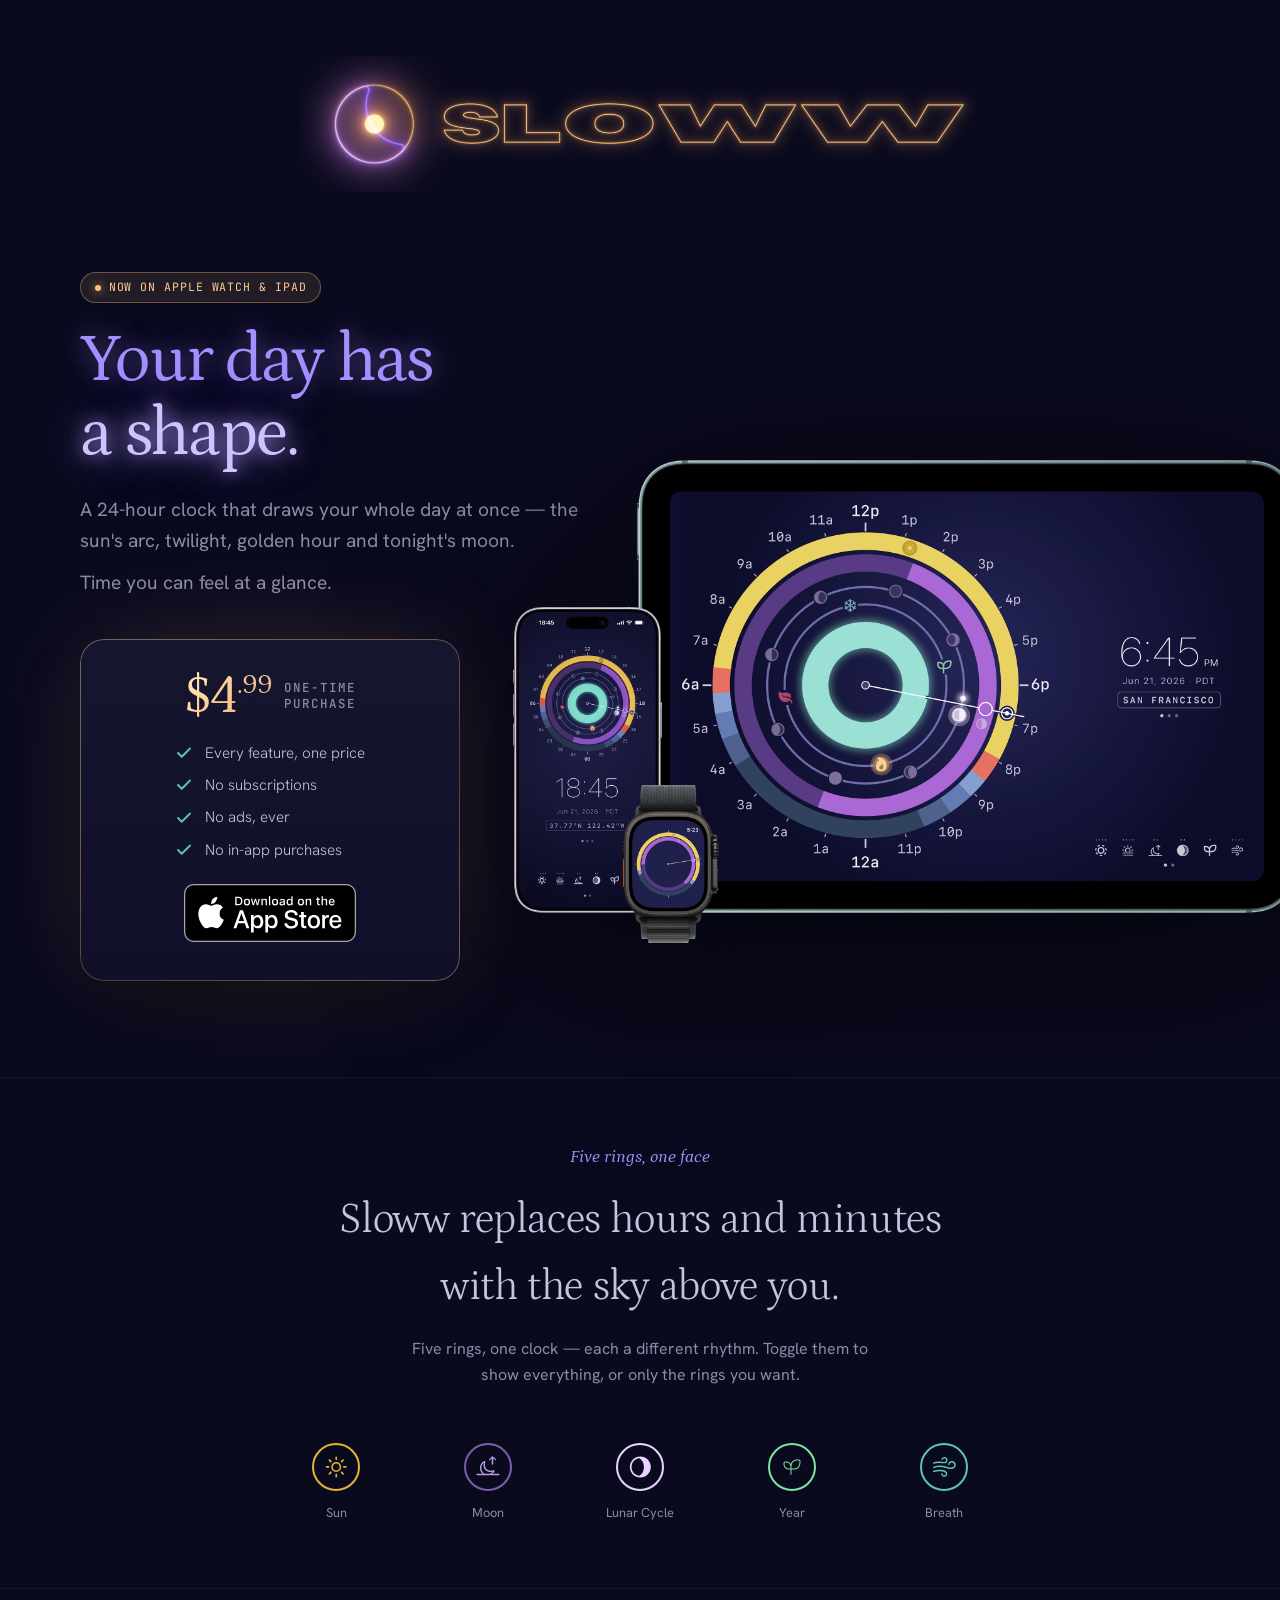
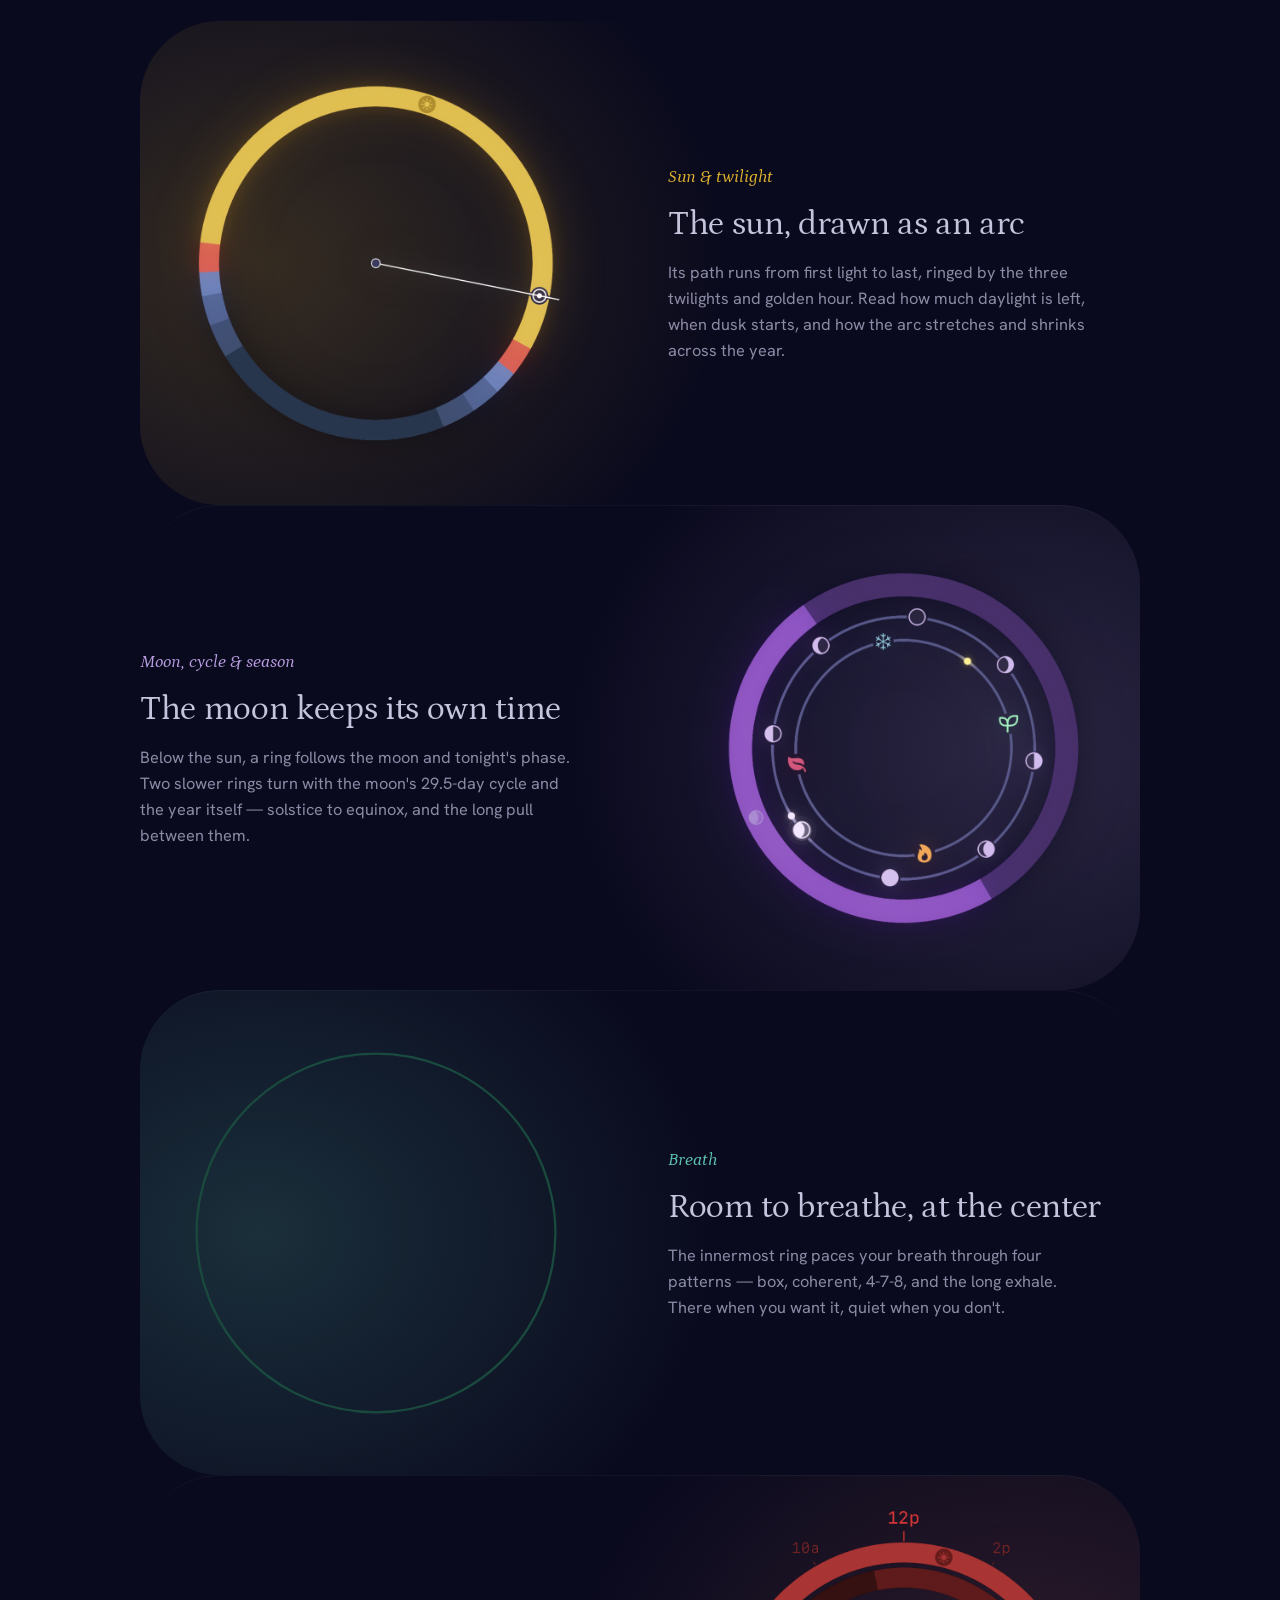
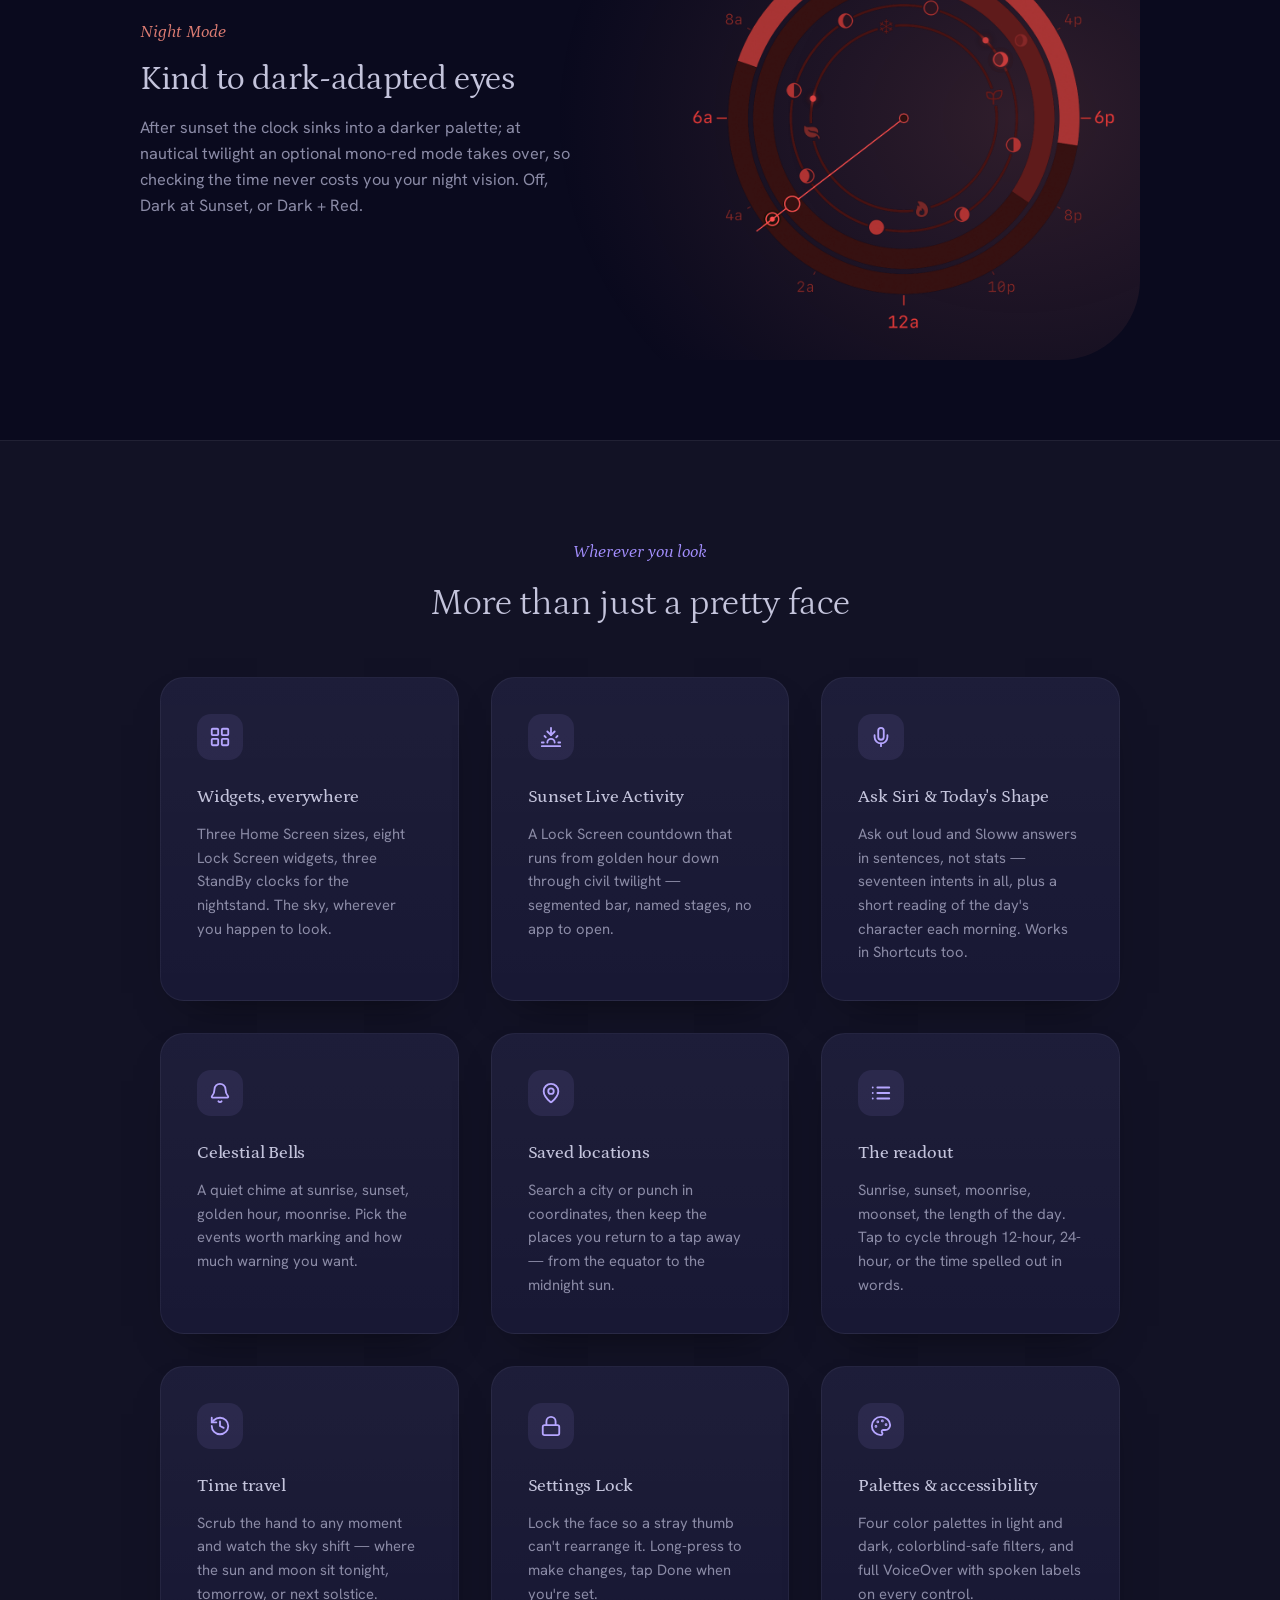
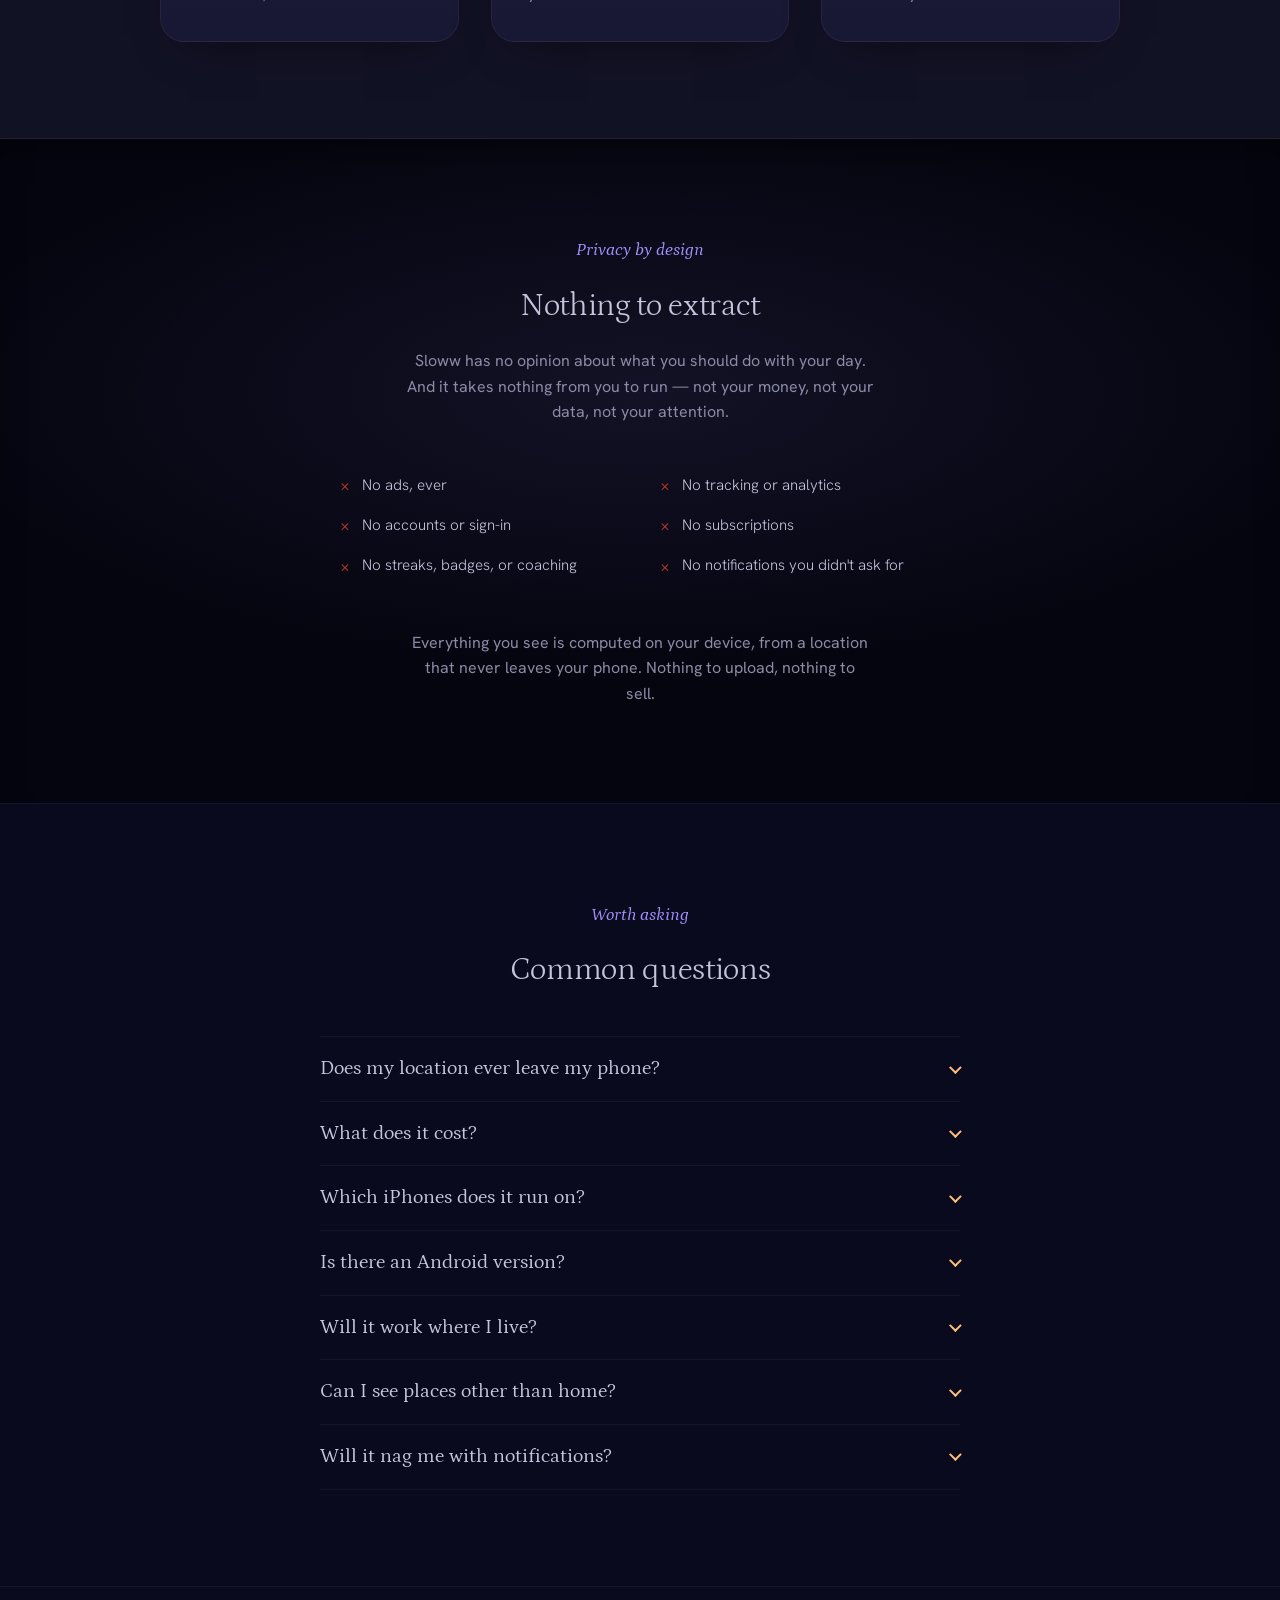
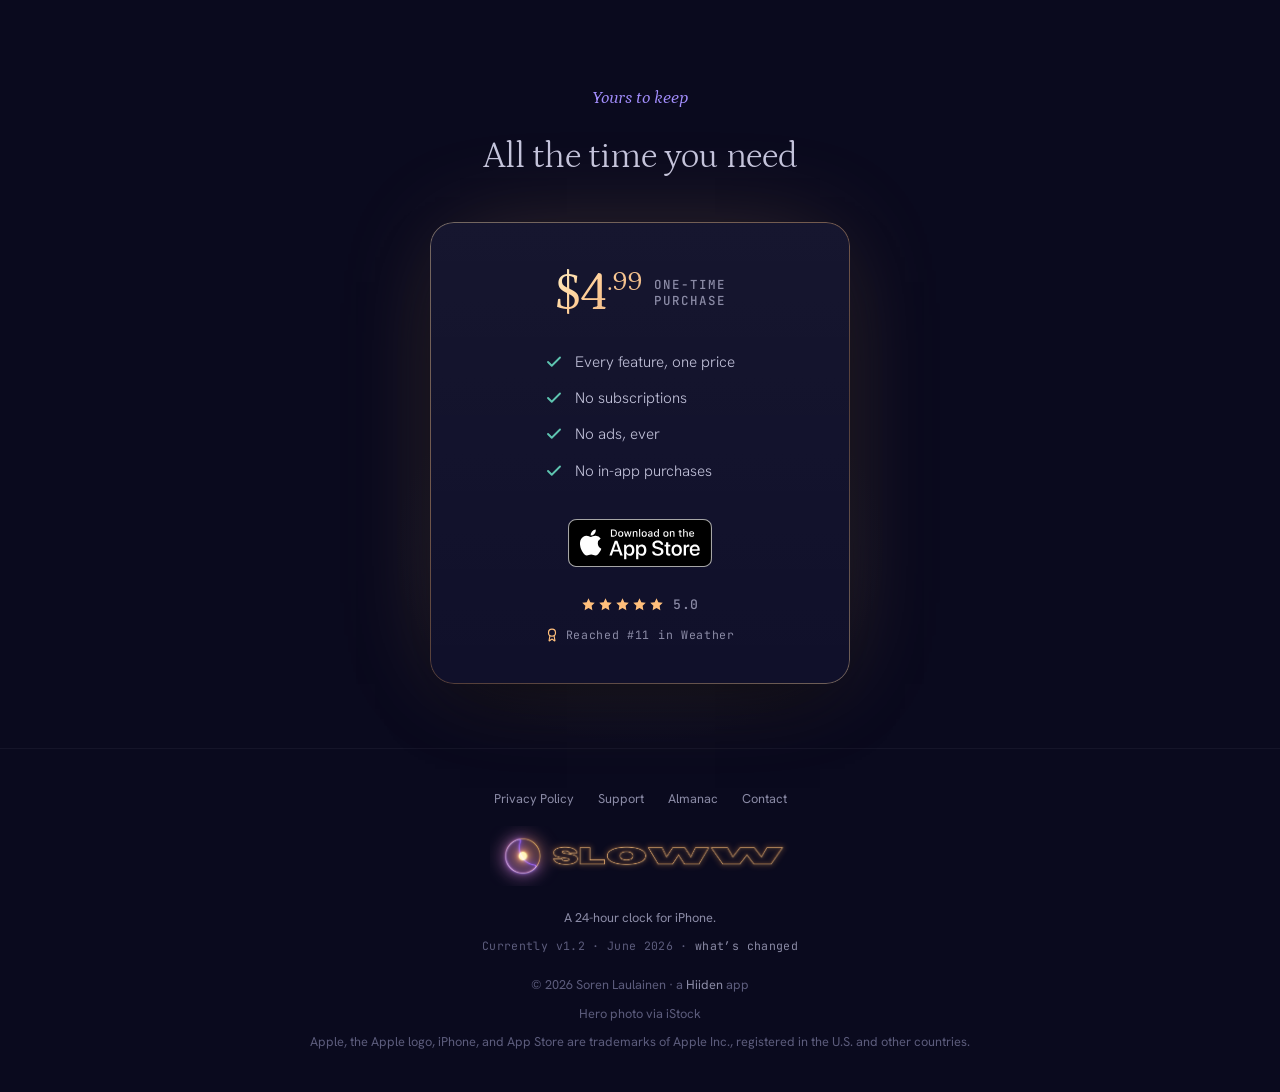
==== commit 4107c3c0: "Almanac: add v1.2 release; hero: add 'Now on Apple Watch & iPad' badge Add the v1.2 entry (On Every " ====
--- a/index.html
+++ b/index.html
@@ -62,6 +62,7 @@
     <img src="images/sloww-lockup.png" alt="Sloww" class="hero-lockup">
     <div class="hero-inner">
       <div class="hero-copy">
+        <span class="hero-badge">Now on Apple&nbsp;Watch &amp; iPad</span>
         <h1>Your day has<br><span class="h1-accent">a shape.</span></h1>
         <p>A 24-hour clock that draws your whole day at once &mdash; the sun's arc, twilight, golden hour and tonight's moon.</p>
         <p>Time you can feel at a glance.</p>
@@ -376,7 +377,7 @@
     </div>
     <img src="images/sloww-lockup.png" alt="Sloww" class="footer-logo">
     <p class="footer-tagline">A 24-hour clock for iPhone.</p>
-    <p class="footer-version"><!-- VERSION:START -->Currently v1.1 · April 2026 · <a href="almanac/">what’s changed</a><!-- VERSION:END --></p>
+    <p class="footer-version"><!-- VERSION:START -->Currently v1.2 · June 2026 · <a href="almanac/">what’s changed</a><!-- VERSION:END --></p>
     <p>&copy; 2026 Soren Laulainen &middot; a <a href="https://hiiden.co">Hiiden</a> app</p>
     <p style="margin-top: 0.5rem;">Hero photo via iStock</p>
     <p style="margin-top: 0.5rem;">Apple, the Apple logo, iPhone, and App Store are trademarks of Apple Inc., registered in the U.S. and other countries.</p>
--- a/css/style.css
+++ b/css/style.css
@@ -193,6 +193,31 @@
 }
 
 /* The payoff line blooms brighter than the setup — lighter periwinkle + warmer glow */
+.hero-badge {
+  display: inline-flex;
+  align-items: center;
+  gap: 0.5rem;
+  margin-bottom: 1.3rem;
+  padding: 0.34rem 0.85rem;
+  font-family: var(--font-mono);
+  font-size: 0.72rem;
+  letter-spacing: 0.08em;
+  text-transform: uppercase;
+  color: #ffcc95;
+  background: rgba(255, 191, 123, 0.10);
+  border: 1px solid rgba(255, 191, 123, 0.35);
+  border-radius: 999px;
+}
+
+.hero-badge::before {
+  content: "";
+  width: 6px;
+  height: 6px;
+  border-radius: 50%;
+  background: var(--gold);
+  box-shadow: 0 0 8px rgba(255, 191, 123, 0.85);
+}
+
 .h1-accent {
   color: #cfc3ff;
   text-shadow:
